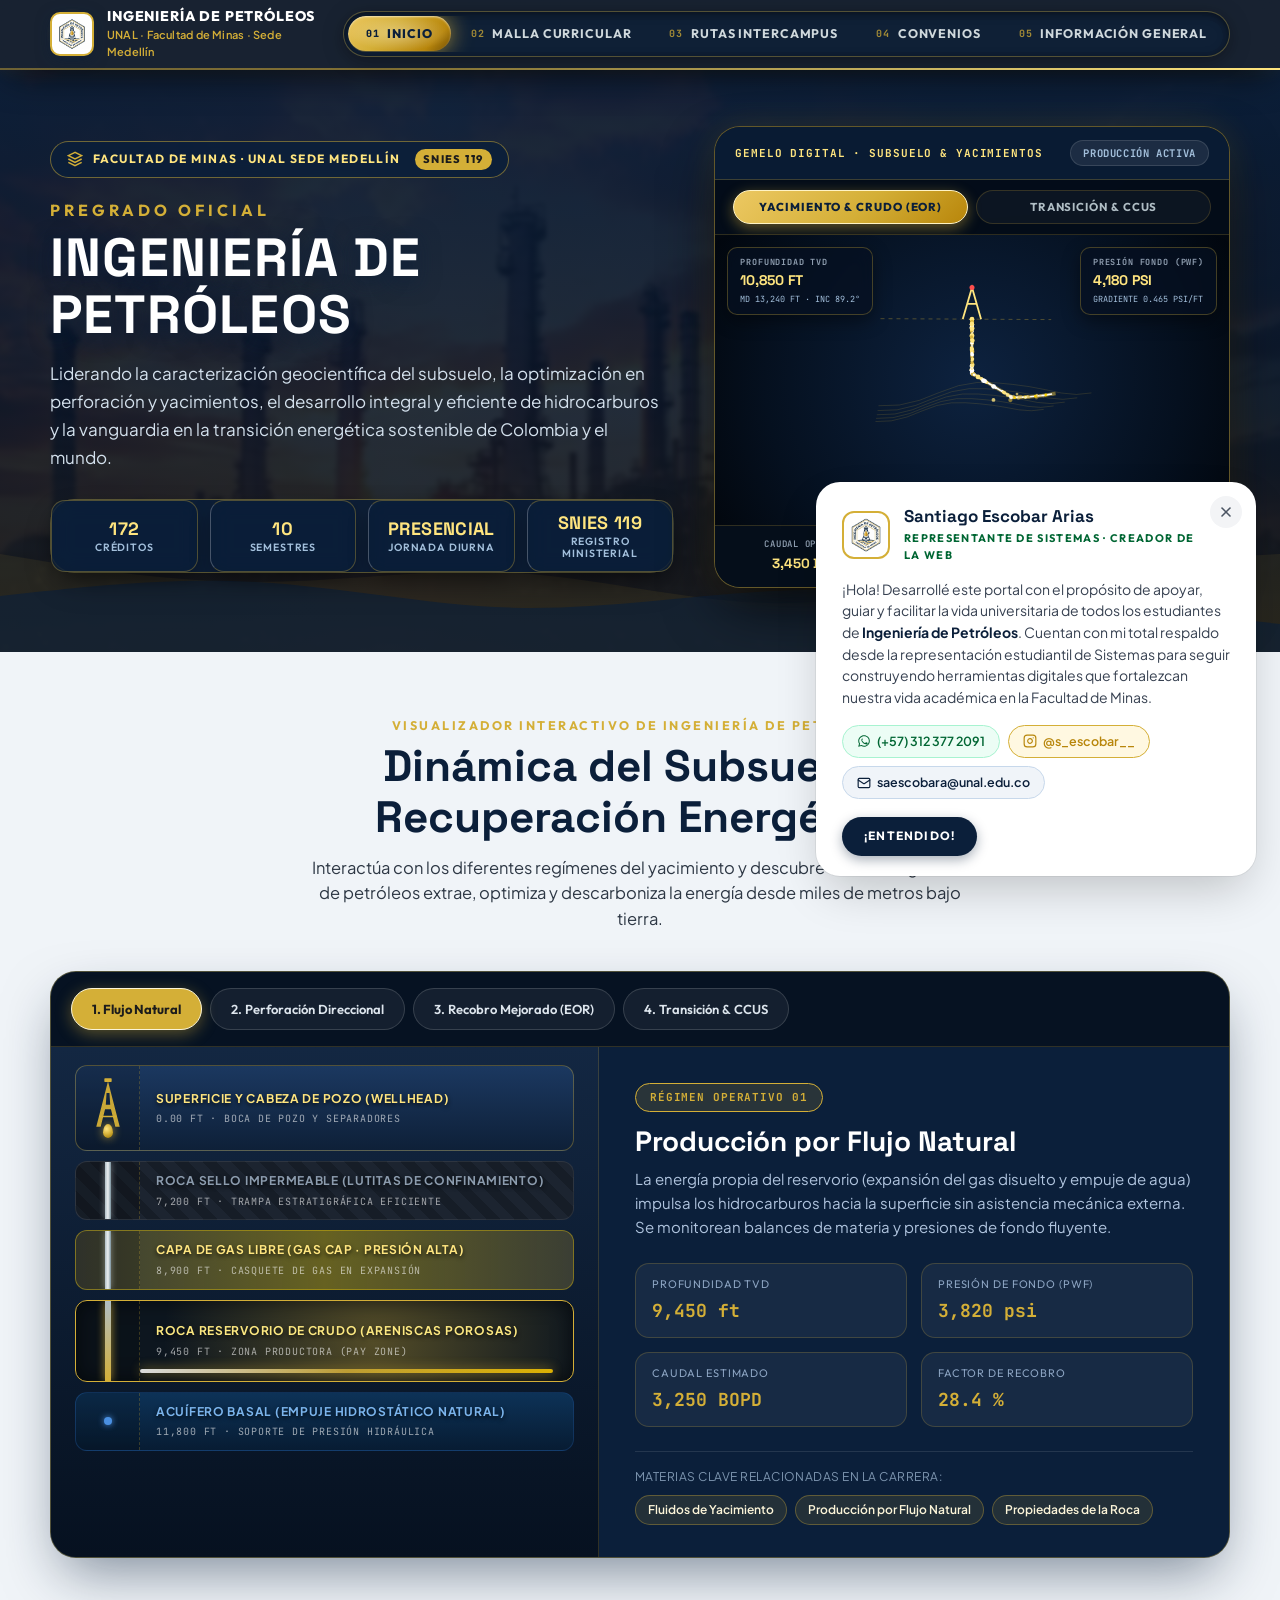
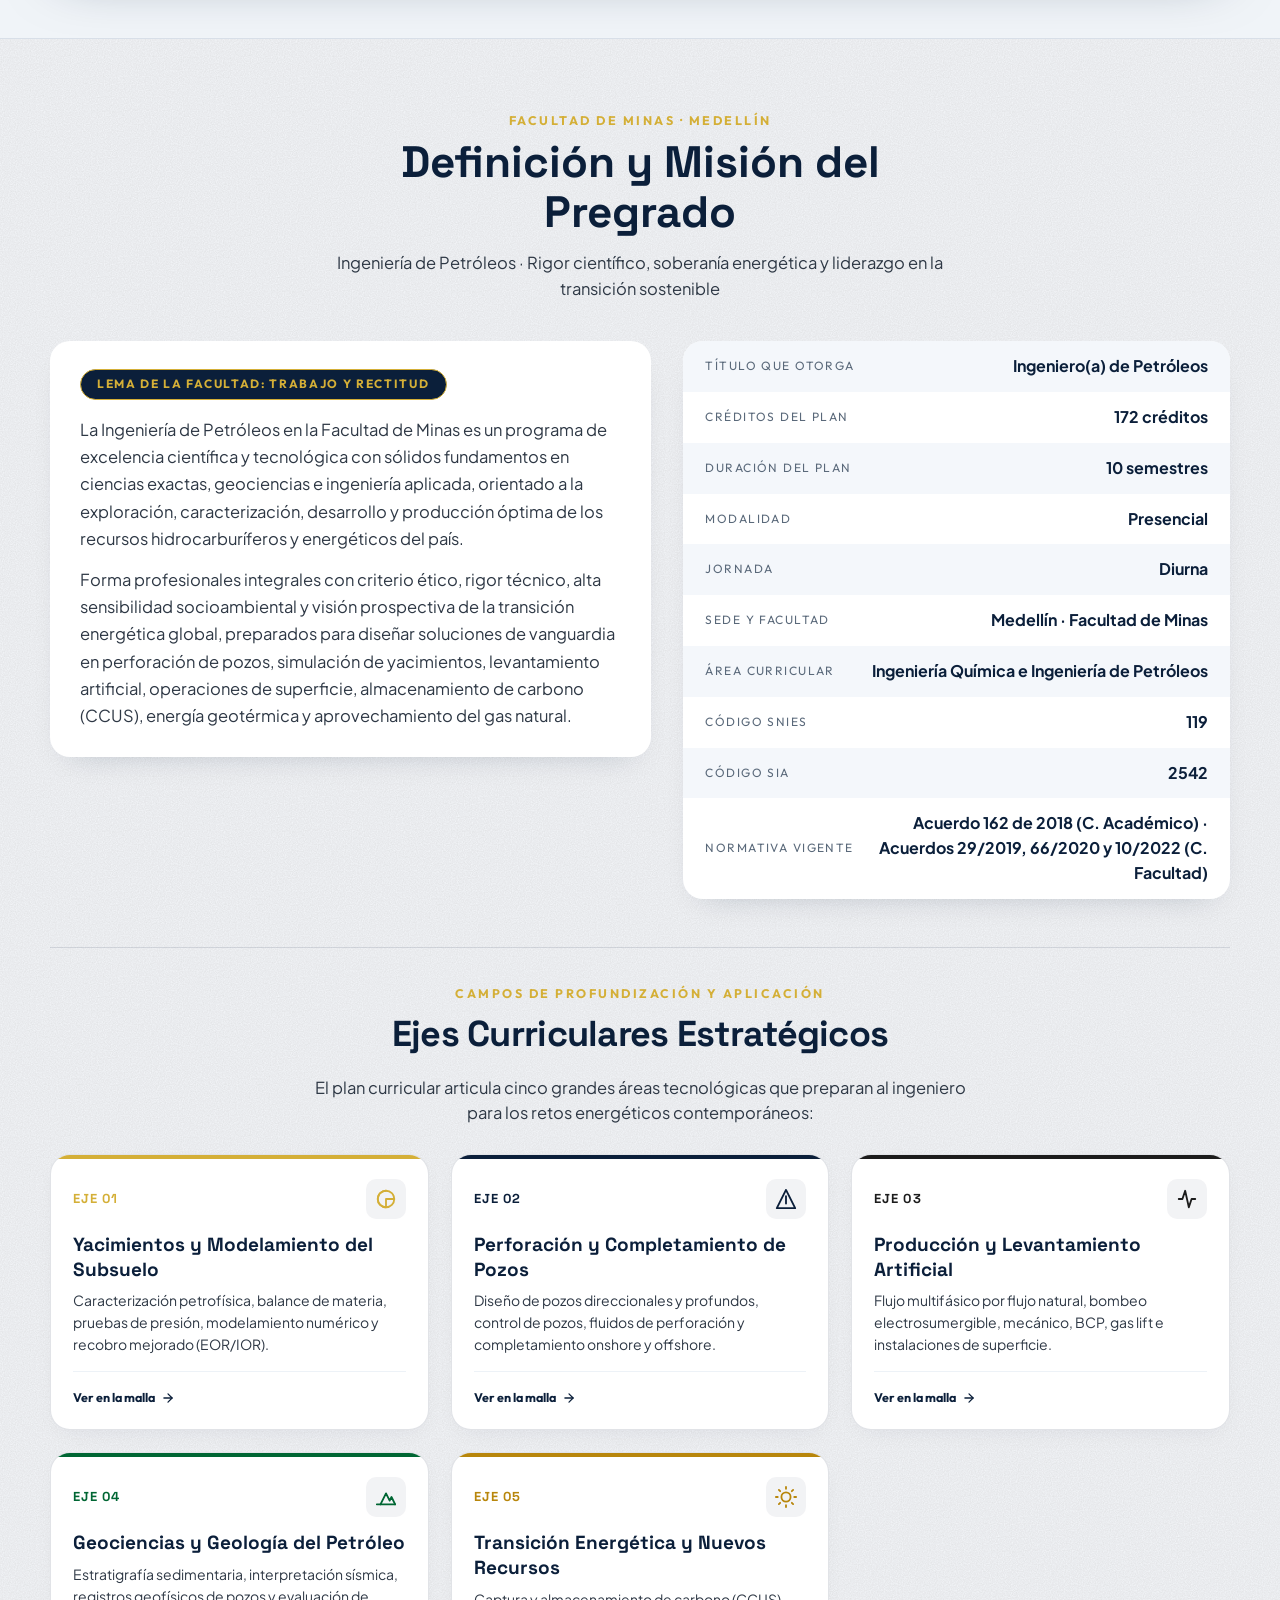
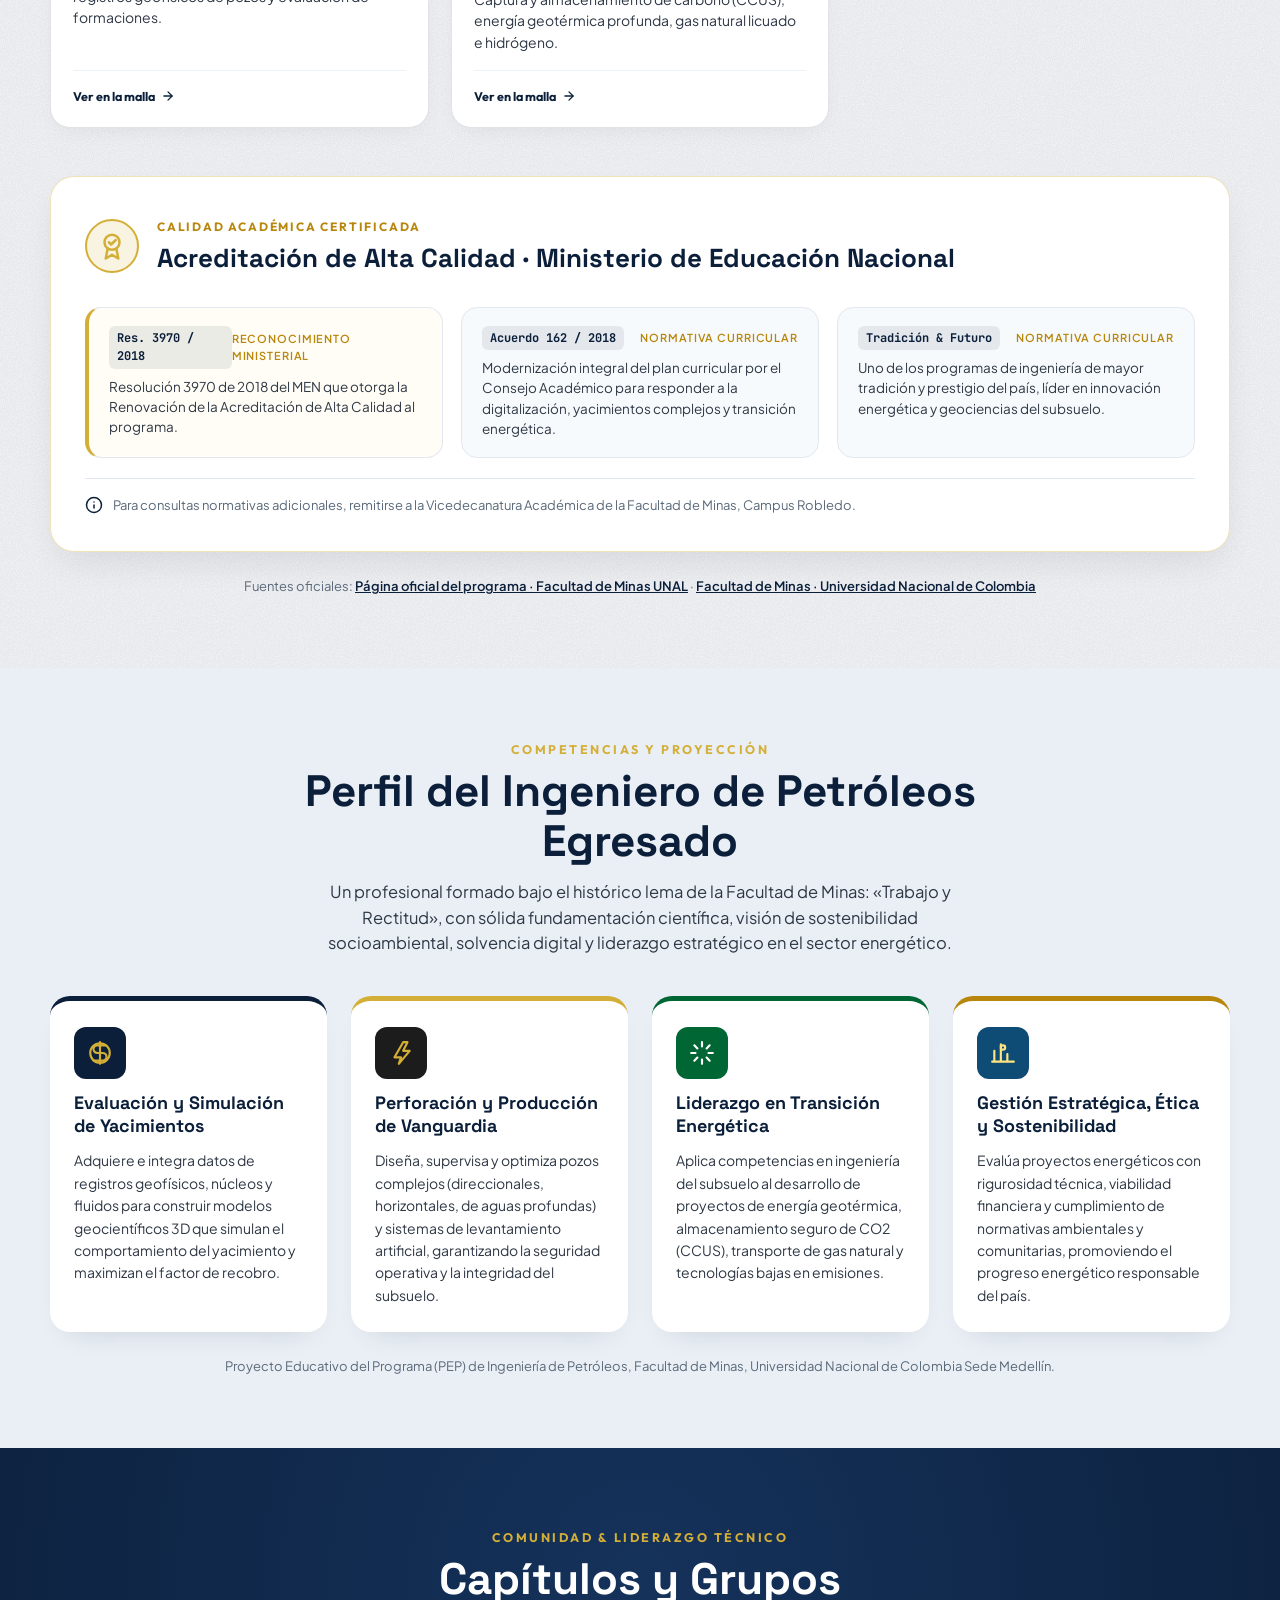
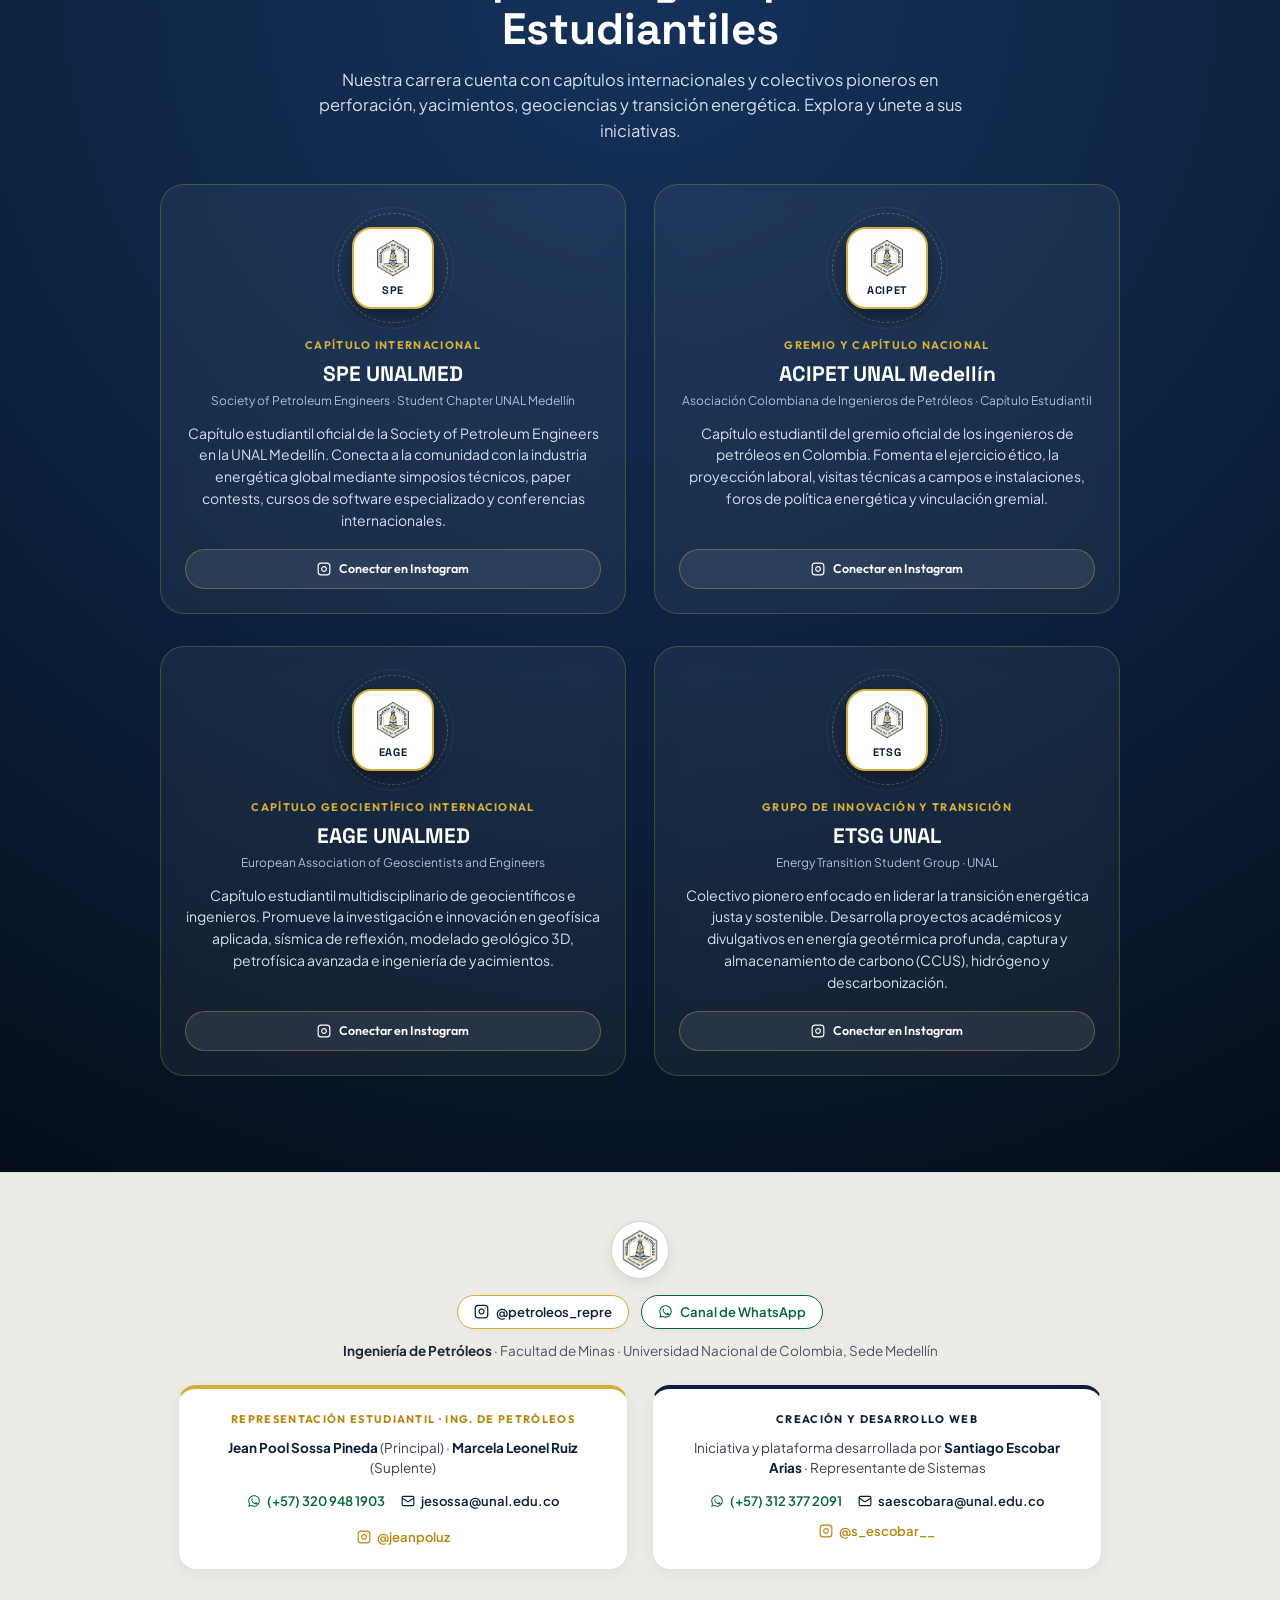
==== index.html @ 53677787 "alpha web ing petroleos" ====
<!doctype html>
<html lang="es">
<head>
  <meta charset="utf-8">
  <meta name="viewport" content="width=device-width, initial-scale=1">
  <title>Ingeniería de Petróleos · UNAL Medellín</title>
  <meta name="description" content="Portal oficial de Ingeniería de Petróleos de la Facultad de Minas, Universidad Nacional de Colombia Sede Medellín: información del programa, malla curricular interactiva (172 créditos), capítulos estudiantiles (SPE, ACIPET, EAGE, ETSG), recursos de estudio y guía estudiantil.">
  <link rel="icon" type="image/png" href="img/logo-petroleos.png">
  <link rel="preconnect" href="https://fonts.googleapis.com">
  <link rel="preconnect" href="https://fonts.gstatic.com" crossorigin>
  <link rel="stylesheet" href="https://fonts.googleapis.com/css2?family=Space+Grotesk:wght@500;600;700&family=Outfit:wght@400;500;600;700;800;900&family=Plus+Jakarta+Sans:ital,wght@0,400;0,500;0,600;0,700;0,800;1,400;1,600&family=JetBrains+Mono:wght@500;700&display=swap">
  <link rel="stylesheet" href="css/base.css">
  <link rel="stylesheet" href="css/inicio.css">
</head>
<body data-pagina="inicio">

  <div id="barra"></div>

  <!-- PORTADA / HERO LANDING -->
  <!-- PORTADA DE INICIO: REDISEÑO EN 2 COLUMNAS CON CENTRO DE ANIMACIÓN PETROLERA -->
  <section class="portada foto foto--entrada hero-petroleos">
    <div class="hero-petroleos__ondas" aria-hidden="true">
      <svg class="hero-petroleos__svg-estratigrafia" viewBox="0 0 1440 320" preserveAspectRatio="none">
        <path fill="rgba(212, 175, 55, 0.08)" d="M0,96L48,112C96,128,192,160,288,160C384,160,480,128,576,138.7C672,149,768,203,864,208C960,213,1056,171,1152,144C1248,117,1344,107,1392,101.3L1440,96L1440,320L1392,320C1344,320,1248,320,1152,320C1056,320,960,320,864,320C768,320,672,320,576,320C480,320,384,320,288,320C192,320,96,320,48,320L0,320Z"></path>
        <path fill="rgba(11, 31, 58, 0.65)" d="M0,192L48,181.3C96,171,192,149,288,160C384,171,480,213,576,218.7C672,224,768,192,864,181.3C960,171,1056,181,1152,197.3C1248,213,1344,235,1392,245.3L1440,256L1440,320L1392,320C1344,320,1248,320,1152,320C1056,320,960,320,864,320C768,320,672,320,576,320C480,320,384,320,288,320C192,320,96,320,48,320L0,320Z"></path>
      </svg>
    </div>

    <div class="contenedor hero-petroleos__grid">
      <!-- COLUMNA IZQUIERDA: INFORMACIÓN Y TITULAR OFICIAL -->
      <div class="hero-petroleos__info">
        <div class="hero-petroleos__insignia">
          <span class="hero-petroleos__icono-unal" aria-hidden="true">
            <svg viewBox="0 0 24 24" fill="none" stroke="currentColor" stroke-width="2.2" width="16" height="16"><path d="M12 2L2 7l10 5 10-5-10-5zM2 17l10 5 10-5M2 12l10 5 10-5"/></svg>
          </span>
          <span>Facultad de Minas · UNAL Sede Medellín</span>
          <span class="hero-petroleos__snies-pill">SNIES 119</span>
        </div>

        <h1 class="hero-petroleos__titulo">
          <span class="hero-petroleos__antetitulo">Pregrado Oficial</span>
          <span class="letras-varsity hero-petroleos__nombre-carrera" data-texto="Ingeniería de Petróleos">Ingeniería de Petróleos</span>
        </h1>

        <p class="hero-petroleos__desc">
          Liderando la caracterización geocientífica del subsuelo, la optimización en perforación y yacimientos, el desarrollo integral y eficiente de hidrocarburos y la vanguardia en la transición energética sostenible de Colombia y el mundo.
        </p>

        <!-- DATOS CLAVE DEL PROGRAMA EN EL HERO (SIN BOTONES DE ACCIÓN) -->
        <ul class="portada__cifras hero-petroleos__cifras" id="portada-cifras" aria-label="Datos clave del programa"></ul>
      </div>

      <!-- COLUMNA DERECHA: GEMELO DIGITAL HOLOGRÁFICO DEL SUBSUELO Y YACIMIENTOS -->
      <div class="hero-petroleos__visual" id="petro-visual-wrap">
        <div class="digital-twin-console" id="digital-twin-console">
          
          <!-- Encabezado de la consola de telemetría -->
          <div class="console-header">
            <div class="console-header__radar">
              <span class="console-title">GEMELO DIGITAL · SUBSUELO &amp; YACIMIENTOS</span>
            </div>
            <div class="console-header__badge">
              <span id="dt-modo-label">PRODUCCIÓN ACTIVA</span>
            </div>
          </div>

          <!-- Selector interactivo de régimen tecnológico -->
          <div class="console-switch" role="group" aria-label="Régimen operativo del gemelo digital">
            <button type="button" class="console-switch__btn is-active" id="btn-dt-produccion" data-modo="produccion">
              <span>Yacimiento &amp; Crudo (EOR)</span>
            </button>
            <button type="button" class="console-switch__btn" id="btn-dt-ccus" data-modo="ccus">
              <span>Transición &amp; CCUS</span>
            </button>
          </div>

          <!-- Lienzo Interactivo 3D con partículas de fluidos y trayectoria del pozo -->
          <div class="console-canvas-wrap">
            <canvas id="canvas-petro-digital" width="520" height="300" aria-label="Simulación 3D interactiva del yacimiento y flujo de hidrocarburos"></canvas>
            
            <!-- HUD de Telemetría Flotante sobre el modelo 3D -->
            <div class="console-hud">
              <div class="hud-item hud-item--depth">
                <span class="hud-label">PROFUNDIDAD TVD</span>
                <span class="hud-val" id="hud-tvd">10,850 FT</span>
                <span class="hud-sub">MD 13,240 FT · INC 89.2°</span>
              </div>
              <div class="hud-item hud-item--pressure">
                <span class="hud-label">PRESIÓN FONDO (PWF)</span>
                <span class="hud-val" id="hud-presion">4,180 PSI</span>
                <span class="hud-sub">GRADIENTE 0.465 PSI/FT</span>
              </div>
            </div>
          </div>

          <!-- Pie de consola: Telemetría de Producción / Almacenamiento -->
          <div class="console-footer">
            <div class="console-metric">
              <span class="metric-label">CAUDAL OPERATIVO</span>
              <span class="metric-val" id="dt-caudal">3,450 BOPD</span>
            </div>
            <div class="console-metric">
              <span class="metric-label">FACTOR DE RECOBRO</span>
              <span class="metric-val" id="dt-recobro">48.2 %</span>
            </div>
            <div class="console-metric console-metric--highlight">
              <span class="metric-label">ESTADO DE FORMACIÓN</span>
              <span class="metric-val" id="dt-estado">POROSIDAD 22% · PAYZONE</span>
            </div>
          </div>

        </div>
      </div>
    </div>
  </section>

  <!-- SECCIÓN INTERACTIVA: EXPLORADOR DEL SUBSUELO Y YACIMIENTOS -->
  <section class="seccion seccion--simulador" id="simulador-subsuelo" aria-labelledby="simulador-titulo">
    <div class="contenedor">
      <div class="seccion-titulo">
        <p class="seccion-titulo__antetitulo">Visualizador Interactivo de Ingeniería de Petróleos</p>
        <h2 id="simulador-titulo">Dinámica del Subsuelo & Recuperación Energética</h2>
        <p class="seccion-titulo__intro">Interactúa con los diferentes regímenes del yacimiento y descubre cómo la ingeniería de petróleos extrae, optimiza y descarboniza la energía desde miles de metros bajo tierra.</p>
      </div>

      <div class="simulador-caja">
        <!-- Selector de modos -->
        <div class="simulador-tabs" role="tablist" aria-label="Modos operativos de yacimiento">
          <button type="button" class="simulador-tab is-activa" data-modo="flujo-natural" role="tab" aria-selected="true">
            1. Flujo Natural
          </button>
          <button type="button" class="simulador-tab" data-modo="perforacion" role="tab" aria-selected="false">
            2. Perforación Direccional
          </button>
          <button type="button" class="simulador-tab" data-modo="recobro-eor" role="tab" aria-selected="false">
            3. Recobro Mejorado (EOR)
          </button>
          <button type="button" class="simulador-tab" data-modo="transicion" role="tab" aria-selected="false">
            4. Transición &amp; CCUS
          </button>
        </div>

        <div class="simulador-grid">
          <!-- Columna Izquierda: Gráfico Visual del Subsuelo con separación limpia de tubería y etiquetas -->
          <div class="simulador-visual" id="simulador-visual">
            <div class="estrato estrato--superficie">
              <div class="estrato__pozo-col">
                <div class="estrato__torre">
                  <svg viewBox="0 0 60 70" width="44" height="52" fill="currentColor" aria-hidden="true">
                    <path d="M30 4 L14 66 L20 66 L26 42 L34 42 L40 66 L46 66 L30 4 Z M28 20 L32 20 L33 36 L27 36 Z" opacity="0.95"/>
                    <rect x="25" y="0" width="10" height="5" rx="1"/>
                    <line x1="18" y1="52" x2="42" y2="52" stroke="currentColor" stroke-width="2"/>
                  </svg>
                  <div class="estrato__gota-animada" id="sim-gota" title="Flujo de hidrocarburos"></div>
                </div>
              </div>
              <div class="estrato__info-col">
                <span class="estrato__etiqueta">Superficie y Cabeza de Pozo (Wellhead)</span>
                <span class="estrato__cota">0.00 FT · BOCA DE POZO Y SEPARADORES</span>
              </div>
            </div>

            <div class="estrato estrato--sello">
              <div class="estrato__pozo-col">
                <div class="estrato__sarta-linea" id="sim-sarta-sello"></div>
              </div>
              <div class="estrato__info-col">
                <span class="estrato__etiqueta">Roca Sello Impermeable (Lutitas de Confinamiento)</span>
                <span class="estrato__cota">7,200 FT · TRAMPA ESTRATIGRÁFICA EFICIENTE</span>
              </div>
            </div>

            <div class="estrato estrato--gas">
              <div class="estrato__pozo-col">
                <div class="estrato__sarta-linea" id="sim-sarta-gas"></div>
              </div>
              <div class="estrato__info-col">
                <span class="estrato__etiqueta">Capa de Gas Libre (Gas Cap · Presión Alta)</span>
                <span class="estrato__cota">8,900 FT · CASQUETE DE GAS EN EXPANSIÓN</span>
              </div>
            </div>

            <div class="estrato estrato--petroleo">
              <div class="estrato__pozo-col">
                <div class="estrato__pozo-interactivo" id="sim-pozo-interactivo"></div>
              </div>
              <div class="estrato__info-col">
                <span class="estrato__etiqueta">Roca Reservorio de Crudo (Areniscas Porosas)</span>
                <span class="estrato__cota">9,450 FT · ZONA PRODUCTORA (PAY ZONE)</span>
              </div>
              <!-- Trayectoria horizontal o swept zone para modos especiales -->
              <div class="estrato__pozo-horizontal-overlay" id="sim-pozo-h"></div>
            </div>

            <div class="estrato estrato--acuifero">
              <div class="estrato__pozo-col">
                <div class="estrato__acuifero-indicador"></div>
              </div>
              <div class="estrato__info-col">
                <span class="estrato__etiqueta">Acuífero Basal (Empuje Hidrostático Natural)</span>
                <span class="estrato__cota">11,800 FT · SOPORTE DE PRESIÓN HIDRÁULICA</span>
              </div>
            </div>
          </div>

          <!-- Columna Derecha: Panel de Telemetría y Explicación Técnica -->
          <div class="simulador-panel">
            <div class="simulador-panel__badge" id="sim-badge">RÉGIMEN OPERATIVO 01</div>
            <h3 class="simulador-panel__titulo" id="sim-titulo">Producción por Flujo Natural</h3>
            <p class="simulador-panel__desc" id="sim-desc">
              La energía propia del reservorio (expansión del gas disuelto y empuje de agua) impulsa los hidrocarburos hacia la superficie sin asistencia mecánica externa. Se monitorean balances de materia y presiones de fondo fluyente.
            </p>

            <div class="simulador-telemetria">
              <div class="telemetria-card">
                <span class="telemetria-card__label">Profundidad TVD</span>
                <span class="telemetria-card__valor" id="sim-prof">9,450 ft</span>
              </div>
              <div class="telemetria-card">
                <span class="telemetria-card__label">Presión de Fondo (Pwf)</span>
                <span class="telemetria-card__valor" id="sim-presion">3,820 psi</span>
              </div>
              <div class="telemetria-card">
                <span class="telemetria-card__label">Caudal Estimado</span>
                <span class="telemetria-card__valor" id="sim-caudal">3,250 BOPD</span>
              </div>
              <div class="telemetria-card">
                <span class="telemetria-card__label">Factor de Recobro</span>
                <span class="telemetria-card__valor" id="sim-recobro">28.4 %</span>
              </div>
            </div>

            <div class="simulador-panel__materias">
              <span class="materias-label">Materias clave relacionadas en la carrera:</span>
              <div class="materias-pildoras" id="sim-materias">
                <a href="malla.html" class="materia-chip">Fluidos de Yacimiento</a>
                <a href="malla.html" class="materia-chip">Producción por Flujo Natural</a>
                <a href="malla.html" class="materia-chip">Propiedades de la Roca</a>
              </div>
            </div>
          </div>
        </div>
      </div>
    </div>
  </section>

  <main>

    <!-- EL PROGRAMA: se carga al abrir la página -->
    <section class="seccion programa" id="programa" aria-labelledby="programa-titulo">
      <div class="contenedor" id="programa-contenido">
        <p class="cargando">Cargando programa…</p>
      </div>
    </section>

    <!-- PERFIL DEL EGRESADO: se carga cuando la persona se acerca -->
    <section class="seccion perfil" id="perfil" aria-labelledby="perfil-titulo" data-carga="perfil">
      <div class="contenedor" id="perfil-contenido">
        <p class="cargando">Cargando perfil…</p>
      </div>
    </section>

    <!-- GRUPOS ESTUDIANTILES Y CAPÍTULOS TÉCNICOS: se carga cuando la persona se acerca -->
    <section class="grupos" id="grupos" aria-labelledby="grupos-titulo" data-carga="grupos">
      <div class="contenedor" id="grupos-contenido">
        <p class="cargando">Cargando grupos…</p>
      </div>
    </section>

  </main>

  <div id="pie"></div>

  <script src="js/comun.js"></script>
  <script src="js/inicio.js"></script>
</body>
</html>
---- css/base.css ----
/* =========================================================
   INGENIERÍA DE PETRÓLEOS · UNAL MEDELLÍN — ESTILOS COMUNES
   Los usan todas las páginas (módulos).
   1. Variables y base
   2. Fondos con fotos
   3. Barra superior y navegación
   4. Portada
   5. Títulos de sección y mensajes
   6. Pie (Diseño con dos tarjetas oficiales)
   7. Mensaje flotante de bienvenida (Diseño modal oficial)
   ========================================================= */


/* ---------- 1. Variables y base ---------- */

:root {
  /* Paleta Oficial Ingeniería de Petróleos */
  --azul-petroleo: #0B1F3A;        /* Primario: Profundo, navegación, encabezados */
  --dorado-ambar: #D4AF37;         /* Acento: Dorado / Ámbar de hidrocarburos y excelencia */
  --dorado-suave: #FBF4D8;         /* Fondo suave de insignias y elementos secundarios */
  --negro-crudo: #1C1C1C;          /* Secundario: Contraste profundo, texto principal */
  --verde-minas: #006633;          /* Institucional: Verde oficial Facultad de Minas */
  --gris-arena: #F5F7FA;           /* Fondo claro: Gris arena moderno y limpio */
  --azul-acero: #1A3E6D;

  /* Aliases para compatibilidad total con módulos existentes */
  --azul-marino: #0B1F3A;          /* Garantiza alto contraste en tabs, modales y textos */
  --verde-bosque: #006633;
  --turquesa: #D4AF37;
  --lima-vibrante: #D4AF37;
  --lima-suave: #FBF4D8;

  --color-primario: var(--azul-petroleo);
  --color-acento: var(--dorado-ambar);
  --color-secundario: var(--negro-crudo);
  --color-institucional: var(--verde-minas);

  --azul: #0B1F3A;
  --azul-oscuro: #061120;
  --azul-brillante: #1E4E8C;
  --papel: #F5F7FA;
  --tinta: #1C1C1C;
  --tinta-suave: #2E3845;
  --gris: #5A697A;
  --linea: #D8DFE8;

  /* Colores de los componentes de la malla */
  --fundamentacion: #0E4B75;       /* Azul Geológico / Ciencias Básicas */
  --disciplinar: #0B1F3A;          /* Azul Petróleo Profundo (Profesional / Disciplinar) */
  --libre: #D4AF37;                /* Dorado / Ámbar (Libre Elección) */

  /* Tipografías modernas para Ingeniería de Petróleos */
  --letra-titulo: 'Space Grotesk', 'Outfit', -apple-system, BlinkMacSystemFont, "Segoe UI", Roboto, sans-serif;
  --letra-universidad: 'Outfit', 'Plus Jakarta Sans', -apple-system, BlinkMacSystemFont, "Segoe UI", Roboto, sans-serif;
  --letra-texto: 'Plus Jakarta Sans', -apple-system, BlinkMacSystemFont, "Segoe UI", Roboto, sans-serif;
  --letra-codigo: 'JetBrains Mono', monospace;
  --letra-estrecha: 'Plus Jakarta Sans', -apple-system, BlinkMacSystemFont, "Segoe UI", Roboto, sans-serif;
}

*, *::before, *::after { box-sizing: border-box; }
[hidden] { display: none !important; }

html { scroll-behavior: smooth; }

body {
  margin: 0;
  font-family: var(--letra-texto);
  line-height: 1.55;
  color: var(--tinta);
  background: url(../img/textura.svg), var(--papel);
}

h1, h2, h3, h4, p { margin: 0; }
svg { display: block; }
button { font: inherit; color: inherit; cursor: pointer; }
a { color: var(--azul-brillante); }

.contenedor {
  width: min(1180px, 100% - 32px);
  margin-inline: auto;
}

.solo-lectores {
  position: absolute;
  width: 1px; height: 1px;
  overflow: hidden;
  clip-path: inset(50%);
  white-space: nowrap;
}

@keyframes aparecer {
  from { opacity: 0; transform: translateY(8px); }
  to { opacity: 1; transform: none; }
}


/* ---------- 2. Fondos con fotos de la Facultad de Minas / Entorno Energético ---------- */

.foto {
  position: relative;
  isolation: isolate;
  overflow: hidden;
  background-color: var(--azul-petroleo);
}
.foto::before,
.foto::after {
  content: '';
  position: absolute;
  z-index: -1;
}
.foto::before {
  inset: -14px;
  background-size: cover;
  background-position: center;
  filter: blur(2px);
}
.foto::after {
  inset: 0;
  background: linear-gradient(180deg, rgba(11, 31, 58, 0.94) 0%, rgba(7, 20, 38, 0.88) 58%, rgba(28, 28, 28, 0.96) 100%);
}
.foto--entrada::before { background-image: url(../img/campus-entrada.jpg); }
.foto--panoramica::before,
.foto--edificio::before { background-image: url(../img/campus-edificio.jpg); }


/* ---------- 3. Barra superior y navegación ---------- */

.barra {
  position: sticky;
  top: 0;
  z-index: 100;
  background: rgba(6, 17, 33, 0.92);
  backdrop-filter: blur(20px);
  -webkit-backdrop-filter: blur(20px);
  border-bottom: 2px solid rgba(212, 175, 55, 0.45);
  box-shadow: 0 12px 36px -10px rgba(0, 0, 0, 0.8), 0 0 20px rgba(212, 175, 55, 0.1);
  transition: background .2s ease, box-shadow .2s ease;
}

/* Línea de oleoducto / haz de energía superior */
.barra::after {
  content: '';
  position: absolute;
  bottom: -2px;
  left: 0;
  right: 0;
  height: 2px;
  background: linear-gradient(90deg, 
    transparent 0%, 
    rgba(212, 175, 55, 0.2) 15%, 
    #FFE57F 50%, 
    rgba(212, 175, 55, 0.2) 85%, 
    transparent 100%);
  background-size: 200% 100%;
  animation: flujoPipeline 6s linear infinite;
  pointer-events: none;
}

@keyframes flujoPipeline {
  0% { background-position: 100% 0; }
  100% { background-position: -100% 0; }
}

.barra__contenido {
  display: flex;
  align-items: center;
  justify-content: space-between;
  gap: 16px;
  min-height: 68px;
}

.barra__marca {
  display: flex;
  align-items: center;
  gap: 13px;
  color: #fff;
  text-decoration: none;
  transition: transform .2s ease;
}

.barra__marca:hover {
  transform: translateY(-1px);
}

.barra__escudo {
  width: 44px;
  height: 44px;
  flex: none;
  display: flex;
  align-items: center;
  justify-content: center;
  position: relative;
}

.barra__escudo-halo {
  position: absolute;
  inset: -4px;
  border-radius: 14px;
  background: radial-gradient(circle, rgba(212, 175, 55, 0.6) 0%, transparent 70%);
  opacity: 0.6;
  animation: haloBreathing 3s ease-in-out infinite alternate;
  pointer-events: none;
}

@keyframes haloBreathing {
  0% { transform: scale(0.95); opacity: 0.3; }
  100% { transform: scale(1.12); opacity: 0.8; }
}

.barra__escudo-img {
  width: 44px;
  height: 44px;
  border-radius: 10px;
  object-fit: contain;
  padding: 2px;
  border: 2px solid var(--dorado-ambar);
  background: #ffffff;
  display: block;
  box-shadow: 0 4px 14px rgba(11, 31, 58, 0.5);
  position: relative;
  z-index: 1;
}

.barra__texto {
  display: flex;
  flex-direction: column;
}

.barra__carrera-nombre {
  font-family: var(--letra-universidad);
  font-size: 14px;
  font-weight: 800;
  line-height: 1.15;
  letter-spacing: .06em;
  text-transform: uppercase;
  color: #ffffff;
}

.barra__carrera-facultad {
  font-family: var(--letra-texto);
  font-size: 11px;
  letter-spacing: .02em;
  color: var(--dorado-ambar);
  font-weight: 600;
  margin-top: 2px;
}

/* =========================================================
   MANIFOLD DE NAVEGACIÓN: OLEODUCTO DINÁMICO DE CRUDO
   ========================================================= */

.nav-manifold {
  position: relative;
  display: inline-flex;
  align-items: center;
  background: rgba(11, 31, 58, 0.65);
  border: 1.5px solid rgba(212, 175, 55, 0.35);
  border-radius: 999px;
  padding: 4px;
  box-shadow: inset 0 2px 10px rgba(0, 0, 0, 0.5), 0 4px 20px rgba(0, 0, 0, 0.35);
  isolation: isolate;
}

/* Tubería / Pista interna del fluido */
.nav-manifold__tuberia {
  position: absolute;
  inset: 4px;
  border-radius: 999px;
  pointer-events: none;
  overflow: hidden;
  z-index: 1;
}

/* El bloque o gota de crudo líquido que se desplaza hacia la pestaña seleccionada */
.nav-manifold__crudo-slider {
  position: absolute;
  top: 0;
  bottom: 0;
  left: 0;
  width: 0;
  border-radius: 999px;
  background: linear-gradient(135deg, #ECC862 0%, #D4AF37 40%, #B8860B 80%, #704E07 100%);
  box-shadow: 0 0 22px rgba(212, 175, 55, 0.75), inset 0 1px 2px rgba(255, 255, 255, 0.6);
  pointer-events: none;
  transform-origin: center;
  will-change: left, width, transform;
}

/* Estilo y onda de viscosidad mientras el crudo viaja */
.nav-manifold__crudo-slider.is-fluyendo {
  background: linear-gradient(90deg, 
    #704E07 0%, 
    #B8860B 20%, 
    #FFE57F 50%, 
    #D4AF37 80%, 
    #704E07 100%);
  background-size: 200% 100%;
  animation: crudoSurge .45s linear infinite;
  box-shadow: 0 0 28px rgba(255, 229, 127, 0.9), inset 0 0 8px rgba(255, 255, 255, 0.8);
}

@keyframes crudoSurge {
  0% { background-position: 100% 0; }
  100% { background-position: -100% 0; }
}

.crudo-slider__onda {
  position: absolute;
  inset: 0;
  border-radius: 999px;
  background: radial-gradient(ellipse at 50% 50%, rgba(255, 255, 255, 0.45) 0%, transparent 70%);
  opacity: 0.7;
}

.crudo-slider__gota {
  position: absolute;
  right: -4px;
  top: 50%;
  transform: translateY(-50%);
  width: 8px;
  height: 8px;
  border-radius: 50%;
  background: #FFE57F;
  box-shadow: 0 0 8px #FFE57F;
  opacity: 0;
  transition: opacity .2s;
}

.nav-manifold__crudo-slider.is-fluyendo .crudo-slider__gota {
  opacity: 1;
}

/* Estaciones de la tubería */
.nav-manifold__estaciones {
  position: relative;
  z-index: 2;
  display: flex;
  align-items: center;
  gap: 2px;
}

.nav-estacion {
  position: relative;
  display: inline-flex;
  align-items: center;
  gap: 8px;
  padding: 8px 18px;
  border-radius: 999px;
  text-decoration: none;
  font-family: var(--letra-universidad);
  font-size: 12.5px;
  font-weight: 700;
  letter-spacing: .07em;
  text-transform: uppercase;
  color: #CFD8DC;
  background: transparent;
  border: none;
  white-space: nowrap;
  cursor: pointer;
  transition: color .2s ease;
  user-select: none;
}

.nav-estacion__cod {
  font-family: var(--letra-codigo);
  font-size: 10px;
  color: var(--dorado-ambar);
  opacity: 0.75;
  transition: color .2s, opacity .2s;
}

.nav-estacion:hover {
  color: #FFE57F;
}

.nav-estacion:hover .nav-estacion__cod {
  opacity: 1;
  color: #FFE57F;
}

/* Pestaña activa: iluminada directamente por el crudo líquido */
.nav-estacion.is-activa {
  color: var(--azul-petroleo) !important;
  font-weight: 800;
}

.nav-estacion.is-activa .nav-estacion__cod {
  color: var(--azul-petroleo) !important;
  opacity: 1;
  font-weight: 800;
}

.nav-estacion__pulso {
  width: 6px;
  height: 6px;
  border-radius: 50%;
  background: var(--azul-petroleo);
  box-shadow: 0 0 0 0 rgba(11, 31, 58, 0.6);
  animation: pulsoEstacion 1.8s infinite;
  margin-left: 2px;
}

@keyframes pulsoEstacion {
  0% { box-shadow: 0 0 0 0 rgba(11, 31, 58, 0.8); }
  70% { box-shadow: 0 0 0 6px rgba(11, 31, 58, 0); }
  100% { box-shadow: 0 0 0 0 rgba(11, 31, 58, 0); }
}

.nav-estacion:focus-visible {
  outline: 2px solid var(--dorado-ambar);
  outline-offset: 2px;
}

/* Botón menú móvil (oculto en pantallas grandes) */
.barra__boton-menu {
  display: none;
  align-items: center;
  gap: 8px;
  padding: 8px 14px;
  border-radius: 999px;
  border: 1.5px solid rgba(212, 175, 55, 0.4);
  background: rgba(255, 255, 255, 0.08);
  color: #fff;
  font-family: var(--letra-universidad);
  font-size: 12px;
  letter-spacing: .1em;
  text-transform: uppercase;
  font-weight: 600;
  transition: background .15s, border-color .15s, color .15s, transform .1s;
}
.barra__boton-menu:hover {
  background: rgba(255, 255, 255, 0.2);
  border-color: #fff;
}
.barra__boton-menu:active {
  transform: scale(0.97);
}
.barra__boton-menu:focus-visible {
  outline: 3px solid var(--dorado-ambar);
  outline-offset: 2px;
}
.barra__icono {
  width: 18px;
  height: 18px;
  display: flex;
  align-items: center;
  justify-content: center;
}
.barra__icono svg {
  width: 18px;
  height: 18px;
}
.barra__icono--cerrar {
  display: none;
}

/* Estado abierto en la barra */
.barra.is-menu-abierto .barra__boton-menu {
  background: #fff;
  color: var(--azul-petroleo);
  border-color: var(--dorado-ambar);
}
.barra.is-menu-abierto .barra__icono--abrir {
  display: none;
}
.barra.is-menu-abierto .barra__icono--cerrar {
  display: flex;
}


/* ---------- 4. Portada ---------- */

.portada__contenido {
  display: flex;
  flex-direction: column;
  align-items: center;
  text-align: center;
  padding: 72px 0 80px;
}
.portada--corta .portada__contenido { padding: 48px 0 52px; }

.portada__lugar {
  display: inline-flex;
  align-items: center;
  gap: 8px;
  padding: 6px 18px;
  border-radius: 999px;
  background: rgba(11, 31, 58, 0.75);
  border: 1.5px solid rgba(212, 175, 55, 0.5);
  color: var(--dorado-ambar);
  font-family: var(--letra-universidad);
  font-size: 12px;
  font-weight: 700;
  letter-spacing: .14em;
  text-transform: uppercase;
  margin-bottom: 16px;
  backdrop-filter: blur(8px);
}
.portada__titulo { margin-top: 6px; }
.portada__antetitulo {
  display: block;
  font-family: var(--letra-universidad);
  font-size: clamp(14px, 2.2vw, 20px);
  letter-spacing: .25em;
  text-transform: uppercase;
  color: var(--dorado-ambar);
  font-weight: 700;
  margin-bottom: 6px;
}

/* Tipografía de portada moderna para Petróleos */
.letras-varsity {
  position: relative;
  display: inline-block;
  font-family: var(--letra-titulo);
  font-weight: 800;
  font-size: clamp(48px, 9vw, 98px);
  line-height: 1;
  letter-spacing: -0.02em;
  text-transform: uppercase;
  color: #ffffff;
  text-shadow: 0 4px 22px rgba(11, 31, 58, 0.85);
}
.portada--corta .letras-varsity { font-size: clamp(40px, 7vw, 82px); }
.letras-varsity--sub {
  display: block;
  margin-top: 4px;
  font-size: clamp(44px, 8.5vw, 92px);
  letter-spacing: -0.01em;
  background: linear-gradient(135deg, #FFE57F 0%, #D4AF37 50%, #F5C518 100%);
  -webkit-background-clip: text;
  -webkit-text-fill-color: transparent;
  filter: drop-shadow(0 4px 18px rgba(11, 31, 58, 0.7));
}
.letras-varsity::before {
  display: none;
}

.portada__logo-wrap {
  margin-bottom: 20px;
}
.portada__logo {
  width: 125px;
  height: 125px;
  border-radius: 20px;
  object-fit: contain;
  padding: 6px;
  border: 4px solid #fff;
  box-shadow: 0 10px 30px rgba(0, 0, 0, .45), 0 0 0 4px var(--dorado-ambar), 0 0 24px rgba(212, 175, 55, 0.35);
  background: #fff;
  display: block;
  margin: 0 auto;
  transition: transform .25s ease;
}
.portada__logo:hover {
  transform: scale(1.05);
}

.portada__subtitulo {
  margin-top: 14px;
  font-family: var(--letra-titulo);
  font-size: clamp(24px, 4.2vw, 44px);
  letter-spacing: .02em;
  text-transform: uppercase;
  font-weight: 700;
  color: #fff;
}
.portada__texto {
  max-width: 620px;
  margin-top: 14px;
  font-size: 17px;
  color: #eaf0f8;
}

.portada__cifras {
  display: flex;
  flex-wrap: wrap;
  justify-content: center;
  margin: 36px 0 0;
  padding: 4px;
  list-style: none;
  border: 1.5px solid rgba(212, 175, 55, .4);
  border-radius: 24px;
  background: rgba(11, 31, 58, .85);
  backdrop-filter: blur(10px);
  box-shadow: 0 14px 34px -10px rgba(0,0,0,0.45);
}
.portada__cifras li {
  display: flex;
  flex-direction: column;
  align-items: center;
  justify-content: center;
  min-width: 130px;
  padding: 12px 24px;
  font-family: var(--letra-titulo);
  font-weight: 700;
  font-size: 26px;
  line-height: 1.1;
  letter-spacing: .02em;
  text-transform: uppercase;
  color: var(--dorado-ambar);
}
.portada__cifras li + li { border-left: 1px solid rgba(255, 255, 255, .25); }
.portada__cifras small {
  margin-top: 3px;
  font-family: var(--letra-texto);
  font-weight: 600;
  font-size: 12px;
  letter-spacing: .02em;
  text-transform: none;
  color: #FBF4D8;
}

.portada__boton {
  display: inline-flex;
  align-items: center;
  gap: 12px;
  height: 54px;
  margin-top: 28px;
  padding: 0 28px;
  border-radius: 999px;
  background: var(--dorado-ambar);
  color: var(--negro-crudo);
  font-family: var(--letra-universidad);
  font-weight: 700;
  font-size: 14.5px;
  letter-spacing: .08em;
  text-transform: uppercase;
  text-decoration: none;
  box-shadow: 0 8px 24px -4px rgba(212, 175, 55, .5), 0 0 0 3px rgba(11, 31, 58, 0.4);
  transition: transform .15s, background .15s, box-shadow .15s;
}
.portada__boton:hover {
  transform: translateY(-2px);
  background: #f7e8a4;
  box-shadow: 0 12px 28px -4px rgba(212, 175, 55, .65), 0 0 0 3px var(--dorado-ambar);
}
.portada__boton svg { width: 18px; height: 18px; color: var(--negro-crudo); }

.portada__acciones {
  display: flex;
  flex-wrap: wrap;
  align-items: center;
  justify-content: center;
  gap: 16px;
  margin-top: 28px;
}
.portada__acciones .portada__boton {
  margin-top: 0;
}
.portada__boton--secundario {
  background: rgba(11, 31, 58, .85);
  color: #fff;
  border: 1.5px solid rgba(212, 175, 55, .5);
  box-shadow: 0 10px 24px -10px rgba(0, 0, 0, .5);
}
.portada__boton--secundario:hover {
  background: var(--azul-petroleo);
  border-color: var(--dorado-ambar);
  color: #fff;
  box-shadow: 0 12px 26px -8px rgba(212, 175, 55, .4);
}
.portada__boton--secundario svg {
  color: var(--dorado-ambar);
}


/* ---------- 5. Títulos de sección y mensajes ---------- */

.seccion { padding: 72px 0; }

.seccion-titulo {
  max-width: 680px;
  margin: 0 auto 40px;
  text-align: center;
}
.seccion-titulo__antetitulo {
  font-family: var(--letra-universidad);
  font-size: 12.5px;
  font-weight: 700;
  letter-spacing: .2em;
  text-transform: uppercase;
  color: var(--dorado-ambar);
}
.seccion-titulo h2 {
  margin-top: 6px;
  font-family: var(--letra-titulo);
  font-weight: 700;
  font-size: clamp(30px, 4.5vw, 44px);
  line-height: 1.15;
  color: var(--azul-petroleo);
  -webkit-text-stroke: 0;
  filter: none;
}
.seccion-titulo__intro { margin-top: 12px; font-size: 16.5px; color: var(--tinta-suave); }

.aviso {
  max-width: 560px;
  margin: 40px auto;
  padding: 22px 24px;
  border: 2px dashed var(--dorado-ambar);
  border-radius: 18px;
  background: #fff;
  text-align: center;
  color: var(--tinta-suave);
}
.aviso strong { color: var(--azul-petroleo); }
.aviso code {
  padding: 2px 6px;
  border-radius: 6px;
  background: #eef3f9;
  font-size: 14px;
}

.cargando {
  padding: 48px 0;
  text-align: center;
  font-family: var(--letra-universidad);
  letter-spacing: .2em;
  text-transform: uppercase;
  font-size: 13px;
  color: var(--gris);
}


/* ---------- 6. Pie de Página (Idéntico al diseño con 2 tarjetas) ---------- */

.pie {
  background: #ecebe6;
  border-top: 1px solid #dddcd6;
  padding: 48px 16px 56px;
  display: flex;
  flex-direction: column;
  align-items: center;
  gap: 24px;
}

.pie__marca-central {
  display: flex;
  flex-direction: column;
  align-items: center;
  text-align: center;
  gap: 12px;
  max-width: 680px;
  margin: 0 auto;
}

.pie__escudo {
  width: 58px;
  height: 58px;
  display: flex;
  align-items: center;
  justify-content: center;
  margin-bottom: 2px;
}

.pie__escudo-img {
  width: 58px;
  height: 58px;
  border-radius: 50%;
  object-fit: contain;
  background: #ffffff;
  padding: 4px;
  border: 1px solid #d4d3cc;
  box-shadow: 0 4px 14px rgba(0, 0, 0, 0.08);
  display: block;
}

.pie__pildoras-carrera {
  display: inline-flex;
  align-items: center;
  justify-content: center;
  gap: 12px;
  flex-wrap: wrap;
  margin-top: 2px;
}

.pie__pildora {
  display: inline-flex;
  align-items: center;
  gap: 7px;
  padding: 6px 16px;
  border-radius: 999px;
  background: #ffffff;
  border: 1px solid #dfded8;
  font-size: 13px;
  font-weight: 600;
  text-decoration: none;
  box-shadow: 0 2px 6px rgba(0, 0, 0, 0.04);
  transition: transform .15s, border-color .15s, box-shadow .15s;
}

.pie__pildora:hover {
  transform: translateY(-1px);
  box-shadow: 0 4px 12px rgba(0, 0, 0, 0.08);
}

.pie__pildora--ig {
  color: var(--azul-petroleo);
  border-color: var(--dorado-ambar);
}
.pie__pildora--ig:hover {
  background: rgba(212, 175, 55, 0.1);
  border-color: var(--azul-petroleo);
}

.pie__pildora--wpp {
  color: var(--verde-minas);
  border-color: var(--verde-minas);
}
.pie__pildora--wpp:hover {
  background: rgba(0, 102, 51, 0.08);
  border-color: var(--verde-minas);
}

.pie__pildora--drive {
  color: var(--azul-petroleo);
  border-color: var(--dorado-ambar);
}
.pie__pildora--drive:hover {
  background: rgba(212, 175, 55, 0.12);
  border-color: var(--azul-petroleo);
}

.pie__titulo-carrera {
  font-size: 13.5px;
  color: #4b5563;
  line-height: 1.5;
  margin: 0;
}

.pie__titulo-carrera strong {
  color: #1f2937;
  font-weight: 700;
}

/* Rejilla de dos tarjetas */
.pie__tarjetas-grid {
  display: grid;
  grid-template-columns: repeat(2, minmax(320px, 450px));
  justify-content: center;
  gap: 24px;
  width: min(940px, 100%);
  margin: 0 auto;
}

.pie__tarjeta {
  background: #ffffff;
  border-radius: 18px;
  padding: 22px 24px;
  box-shadow: 0 4px 18px rgba(0, 0, 0, 0.05);
  border: 1px solid #e2e1db;
  text-align: center;
  display: flex;
  flex-direction: column;
  align-items: center;
  gap: 10px;
  position: relative;
  overflow: hidden;
}

.pie__tarjeta--representacion {
  border-top: 4px solid var(--dorado-ambar);
}

.pie__tarjeta--desarrollo {
  border-top: 4px solid var(--azul-petroleo);
}

.pie__tarjeta-sub {
  font-family: var(--letra-universidad);
  font-size: 11px;
  font-weight: 700;
  letter-spacing: .12em;
  text-transform: uppercase;
}

.pie__tarjeta--representacion .pie__tarjeta-sub {
  color: #B8860B;
}

.pie__tarjeta--desarrollo .pie__tarjeta-sub {
  color: var(--azul-petroleo);
}

.pie__tarjeta-nombre {
  font-size: 13.5px;
  line-height: 1.45;
  color: #374151;
  margin: 0;
}

.pie__tarjeta-nombre strong {
  color: var(--azul-petroleo);
  font-weight: 700;
}

.pie__tarjeta-enlaces {
  display: flex;
  align-items: center;
  justify-content: center;
  gap: 16px;
  flex-wrap: wrap;
  margin-top: 4px;
}

.pie__tarjeta-enlaces--segunda {
  margin-top: 0;
}

.pie__enlace-contacto {
  display: inline-flex;
  align-items: center;
  gap: 6px;
  font-size: 13px;
  text-decoration: none;
  font-weight: 600;
  transition: color .15s, transform .15s;
}

.pie__enlace-contacto:hover {
  transform: translateY(-1px);
}

.pie__enlace-contacto--wpp {
  color: var(--verde-minas);
}
.pie__enlace-contacto--wpp:hover {
  color: #0b8043;
}

.pie__enlace-contacto--correo {
  color: var(--azul-petroleo);
}
.pie__enlace-contacto--correo:hover {
  color: var(--dorado-ambar);
}

.pie__enlace-contacto--ig {
  color: #B8860B;
}
.pie__enlace-contacto--ig:hover {
  color: var(--azul-petroleo);
}


/* ---------- 7. Mensaje flotante de bienvenida (Diseño modal oficial) ---------- */

.toast-autor {
  position: fixed;
  bottom: 24px;
  right: 24px;
  z-index: 9999;
  max-width: 440px;
  width: calc(100% - 32px);
  pointer-events: none;
  opacity: 0;
  transform: translateY(24px) scale(0.96);
  transition: opacity .35s cubic-bezier(0.16, 1, 0.3, 1), transform .35s cubic-bezier(0.16, 1, 0.3, 1);
}

.toast-autor.is-visible {
  pointer-events: auto;
  opacity: 1;
  transform: translateY(0) scale(1);
}

.toast-autor.is-hiding {
  opacity: 0;
  transform: translateY(16px) scale(0.95);
}

.toast-autor__tarjeta {
  background: #ffffff;
  border-radius: 24px;
  padding: 24px 26px 20px;
  box-shadow: 0 20px 48px -10px rgba(0, 0, 0, 0.22), 0 0 0 1px rgba(0, 0, 0, 0.06);
  display: flex;
  flex-direction: column;
  gap: 14px;
  position: relative;
}

.toast-autor__cerrar {
  position: absolute;
  top: 14px;
  right: 14px;
  width: 32px;
  height: 32px;
  border-radius: 50%;
  background: #f3f4f6;
  border: none;
  color: #4b5563;
  display: grid;
  place-items: center;
  cursor: pointer;
  transition: background .15s, color .15s, transform .1s;
}

.toast-autor__cerrar:hover {
  background: #e5e7eb;
  color: #111827;
  transform: scale(1.05);
}

.toast-autor__cabecera {
  display: flex;
  align-items: center;
  gap: 14px;
  padding-right: 32px;
}

.toast-autor__avatar {
  width: 48px;
  height: 48px;
  border-radius: 12px;
  border: 2px solid var(--dorado-ambar);
  padding: 2px;
  background: #ffffff;
  flex-shrink: 0;
  overflow: hidden;
}

.toast-autor__avatar-img {
  width: 100%;
  height: 100%;
  object-fit: contain;
  border-radius: 10px;
  display: block;
}

.toast-autor__titulos {
  display: flex;
  flex-direction: column;
  gap: 2px;
}

.toast-autor__nombre {
  font-family: var(--letra-titulo);
  font-size: 17px;
  font-weight: 700;
  color: var(--azul-petroleo);
  line-height: 1.2;
}

.toast-autor__cargo {
  font-family: var(--letra-universidad);
  font-size: 11px;
  font-weight: 700;
  letter-spacing: .12em;
  text-transform: uppercase;
  color: var(--verde-minas);
  margin-top: 2px;
}

.toast-autor__mensaje {
  font-size: 14px;
  line-height: 1.55;
  color: #374151;
  margin: 0;
}

.toast-autor__mensaje strong {
  color: var(--azul-petroleo);
  font-weight: 700;
}

.toast-autor__pildoras {
  display: flex;
  flex-wrap: wrap;
  gap: 8px;
  margin-top: 2px;
}

.toast-autor__pildora {
  display: inline-flex;
  align-items: center;
  gap: 6px;
  border-radius: 999px;
  padding: 6px 14px;
  font-size: 12.5px;
  font-weight: 600;
  text-decoration: none;
  transition: transform .15s, box-shadow .15s;
}

.toast-autor__pildora:hover {
  transform: translateY(-1px);
}

.toast-autor__pildora--wpp {
  background: #ecfdf5;
  border: 1px solid #a7f3d0;
  color: var(--verde-minas);
}

.toast-autor__pildora--ig {
  background: #fff8e1;
  border: 1px solid var(--dorado-ambar);
  color: #B8860B;
}

.toast-autor__pildora--correo {
  background: #f0f4f9;
  border: 1px solid #c7d8eb;
  color: var(--azul-petroleo);
}

.toast-autor__btn-ok {
  background: var(--azul-petroleo);
  color: #ffffff;
  border: none;
  border-radius: 999px;
  padding: 10px 22px;
  font-family: var(--letra-universidad);
  font-size: 12px;
  font-weight: 700;
  letter-spacing: .1em;
  text-transform: uppercase;
  cursor: pointer;
  width: fit-content;
  margin-top: 4px;
  box-shadow: 0 4px 12px rgba(11, 31, 58, 0.35);
  transition: background .15s, transform .1s;
}

.toast-autor__btn-ok:hover {
  background: var(--dorado-ambar);
  color: var(--negro-crudo);
  transform: translateY(-1px);
}


/* ---------- Tablet y móvil ---------- */

@keyframes menuDesplegar {
  from {
    opacity: 0;
    transform: translateY(-8px);
  }
  to {
    opacity: 1;
    transform: translateY(0);
  }
}

@media (min-width: 981px) and (max-width: 1140px) {
  .nav-estacion {
    padding: 8px 12px;
    font-size: 11.5px;
    gap: 6px;
  }
}

@media (max-width: 980px) {
  .barra__contenido {
    min-height: 58px;
    padding-block: 8px;
  }
  .barra__boton-menu {
    display: inline-flex;
    flex-shrink: 0;
  }
  .nav-manifold {
    display: none;
    position: absolute;
    top: 100%;
    left: 0;
    right: 0;
    background: rgba(6, 17, 33, 0.98);
    backdrop-filter: blur(20px);
    -webkit-backdrop-filter: blur(20px);
    border-radius: 0;
    border: none;
    border-bottom: 3.5px solid var(--dorado-ambar);
    box-shadow: 0 16px 36px -6px rgba(0, 0, 0, .85);
    padding: 16px;
    flex-direction: column;
    max-height: calc(100vh - 65px);
    overflow-y: auto;
  }
  .barra.is-menu-abierto .nav-manifold {
    display: flex;
    animation: menuDesplegar .2s ease-out;
  }
  .nav-manifold__tuberia {
    display: none;
  }
  .nav-manifold__estaciones {
    flex-direction: column;
    width: 100%;
    gap: 8px;
  }
  .nav-estacion {
    width: 100%;
    justify-content: flex-start;
    padding: 12px 18px;
    border-radius: 12px;
    background: rgba(255, 255, 255, 0.05);
    border: 1px solid rgba(212, 175, 55, 0.2);
    color: #fff;
  }
  .nav-estacion.is-activa {
    background: var(--dorado-ambar) !important;
    color: var(--azul-petroleo) !important;
    border-color: #FFF3C4;
    font-weight: 800;
  }
}

@media (max-width: 720px) {
  .portada__contenido { padding: 48px 0 56px; }
  .portada__cifras li { min-width: 50%; }
  .portada__cifras li:nth-child(odd) { border-left: 0; }
  .portada__cifras li:nth-child(n + 3) { border-top: 1px solid rgba(255, 255, 255, .25); }
  .seccion { padding: 52px 0; }

  .pie__tarjetas-grid {
    grid-template-columns: 1fr;
  }
}

@media (max-width: 480px) {
  .toast-autor {
    bottom: 12px;
    right: 12px;
    left: 12px;
    width: auto;
    max-width: none;
  }
  .toast-autor__tarjeta {
    padding: 18px 18px 16px;
  }
  .toast-autor__btn-ok {
    text-align: center;
    width: 100%;
  }
  .barra__escudo,
  .barra__escudo-img {
    width: 38px;
    height: 38px;
  }
  .barra__texto {
    font-size: 12px;
    letter-spacing: .04em;
  }
  .barra__texto small {
    font-size: 10.5px;
  }
  .barra__boton-menu {
    padding: 7px 11px;
    font-size: 11px;
  }
}
---- css/inicio.css ----
/* =========================================================
   MÓDULO INICIO — INGENIERÍA DE PETRÓLEOS
   1. Hero Landing 2-Columnas & Visual Petrolero
   2. Simulador Interactivo de Subsuelo y Yacimientos
   3. El Programa (Ficha, Ejes Curriculares y Acreditación)
   4. Perfil del Egresado
   5. Capítulos Estudiantiles (Nódulos Técnicos)
   ========================================================= */


/* ---------- 1. Hero Landing Petrolero (Distribución en 2 Columnas) ---------- */

.hero-petroleos {
  position: relative;
  background: radial-gradient(circle at 75% 25%, #183B68 0%, #0B1F3A 45%, #050E1A 100%);
  overflow: hidden;
  padding: 56px 0 64px;
}

.hero-petroleos__ondas {
  position: absolute;
  bottom: 0;
  left: 0;
  right: 0;
  height: 140px;
  pointer-events: none;
  z-index: 1;
}

.hero-petroleos__svg-estratigrafia {
  width: 100%;
  height: 100%;
  display: block;
}

.hero-petroleos__grid {
  display: grid;
  grid-template-columns: 1.15fr 0.95fr;
  gap: 40px;
  align-items: center;
  position: relative;
  z-index: 2;
}

.hero-petroleos__info {
  display: flex;
  flex-direction: column;
  align-items: flex-start;
  text-align: left;
}

.hero-petroleos__insignia {
  display: inline-flex;
  align-items: center;
  gap: 10px;
  padding: 7px 16px;
  border-radius: 999px;
  background: rgba(11, 31, 58, 0.85);
  border: 1.5px solid rgba(212, 175, 55, 0.5);
  color: #FFE57F;
  font-family: var(--letra-universidad);
  font-size: 12px;
  font-weight: 700;
  letter-spacing: .12em;
  text-transform: uppercase;
  margin-bottom: 20px;
  backdrop-filter: blur(8px);
}

.hero-petroleos__icono-unal {
  display: flex;
  color: var(--dorado-ambar);
}

.hero-petroleos__snies-pill {
  padding: 2px 8px;
  border-radius: 999px;
  background: var(--dorado-ambar);
  color: var(--negro-crudo);
  font-size: 11px;
  font-weight: 800;
  margin-left: 4px;
}

.hero-petroleos__titulo {
  margin: 0 0 16px;
}

.hero-petroleos__antetitulo {
  display: block;
  font-family: var(--letra-universidad);
  font-size: clamp(13px, 1.8vw, 16px);
  letter-spacing: .25em;
  text-transform: uppercase;
  color: var(--dorado-ambar);
  font-weight: 700;
  margin-bottom: 8px;
}

.hero-petroleos__nombre-carrera {
  font-size: clamp(34px, 4.2vw, 54px);
  line-height: 1.05;
  display: block;
  letter-spacing: .02em;
  color: #ffffff;
}

.hero-petroleos__desc {
  font-size: clamp(15px, 1.35vw, 17px);
  line-height: 1.65;
  color: #D3E0EC;
  max-width: 620px;
  margin-bottom: 28px;
}

/* Grilla de cifras clave directamente en el Hero */
.hero-petroleos__cifras {
  margin: 0;
  padding: 0;
  display: grid;
  grid-template-columns: repeat(4, 1fr);
  gap: 12px;
  width: 100%;
  list-style: none;
}

.hero-petroleos__cifras li {
  background: rgba(11, 31, 58, 0.7);
  backdrop-filter: blur(10px);
  border: 1.5px solid rgba(212, 175, 55, 0.35);
  border-radius: 14px;
  padding: 12px 14px;
  text-align: center;
  display: flex;
  flex-direction: column;
  justify-content: center;
  font-family: var(--letra-titulo);
  font-size: 18px;
  font-weight: 700;
  color: #FFE57F;
  box-shadow: 0 8px 24px -6px rgba(0, 0, 0, 0.4);
  transition: transform .2s ease, border-color .2s ease;
}

.hero-petroleos__cifras li:hover {
  transform: translateY(-2px);
  border-color: var(--dorado-ambar);
}

.hero-petroleos__cifras li small {
  font-family: var(--letra-universidad);
  font-size: 10.5px;
  letter-spacing: .08em;
  text-transform: uppercase;
  color: #A3BFDB;
  font-weight: 600;
  margin-top: 3px;
}

/* =========================================================
   GEMELO DIGITAL HOLOGRÁFICO DEL SUBSUELO (HERO PRO VISUAL)
   ========================================================= */

.hero-petroleos__visual {
  position: relative;
  width: 100%;
  perspective: 1200px;
}

.digital-twin-console {
  background: rgba(6, 17, 33, 0.9);
  backdrop-filter: blur(24px);
  -webkit-backdrop-filter: blur(24px);
  border: 1.5px solid rgba(212, 175, 55, 0.45);
  border-radius: 26px;
  box-shadow: 0 24px 60px -12px rgba(0, 0, 0, 0.85), 0 0 35px rgba(212, 175, 55, 0.15);
  overflow: hidden;
  transition: transform 0.25s ease-out, box-shadow 0.25s ease-out;
  transform-style: preserve-3d;
}

.digital-twin-console:hover {
  border-color: rgba(212, 175, 55, 0.7);
  box-shadow: 0 30px 70px -10px rgba(0, 0, 0, 0.9), 0 0 45px rgba(212, 175, 55, 0.25);
}

.console-header {
  display: flex;
  align-items: center;
  justify-content: space-between;
  padding: 13px 20px;
  background: rgba(11, 31, 58, 0.75);
  border-bottom: 1px solid rgba(212, 175, 55, 0.25);
}

.console-header__radar {
  display: flex;
  align-items: center;
}

.console-title {
  font-family: var(--letra-codigo);
  font-size: 11px;
  font-weight: 700;
  letter-spacing: .08em;
  color: #FFE57F;
}

.console-header__badge {
  display: inline-flex;
  align-items: center;
  font-family: var(--letra-codigo);
  font-size: 10.5px;
  font-weight: 700;
  color: #A3BFDB;
  background: rgba(255, 255, 255, 0.08);
  padding: 4px 12px;
  border-radius: 999px;
  border: 1px solid rgba(255, 255, 255, 0.12);
  letter-spacing: .06em;
}

/* Selector de régimen */
.console-switch {
  display: flex;
  gap: 8px;
  padding: 10px 18px;
  background: rgba(3, 10, 20, 0.65);
  border-bottom: 1px solid rgba(212, 175, 55, 0.2);
}

.console-switch__btn {
  flex: 1;
  display: inline-flex;
  align-items: center;
  justify-content: center;
  gap: 6px;
  padding: 7px 12px;
  border-radius: 999px;
  border: 1px solid rgba(212, 175, 55, 0.2);
  background: rgba(255, 255, 255, 0.04);
  color: #B0BEC5;
  font-family: var(--letra-universidad);
  font-size: 11.5px;
  font-weight: 700;
  letter-spacing: .08em;
  text-transform: uppercase;
  cursor: pointer;
  transition: all .2s ease;
}

.console-switch__btn:hover {
  color: #fff;
  border-color: rgba(212, 175, 55, 0.5);
  background: rgba(255, 255, 255, 0.08);
}

.console-switch__btn.is-active {
  background: linear-gradient(135deg, #ECC862 0%, #D4AF37 55%, #B8860B 100%);
  color: #0B1F3A;
  border-color: #FFF3C4;
  font-weight: 800;
  box-shadow: 0 4px 14px rgba(212, 175, 55, 0.45);
}

/* Área de renderizado del lienzo Canvas 3D */
.console-canvas-wrap {
  position: relative;
  background: radial-gradient(circle at 50% 50%, #0d223f 0%, #05101f 70%, #02070e 100%);
  overflow: hidden;
  height: 290px;
  display: flex;
  align-items: center;
  justify-content: center;
}

#canvas-petro-digital {
  width: 100%;
  height: 100%;
  display: block;
}

/* HUD de Telemetría Flotante */
.console-hud {
  position: absolute;
  inset: 12px;
  display: flex;
  justify-content: space-between;
  align-items: flex-start;
  pointer-events: none;
}

.hud-item {
  display: flex;
  flex-direction: column;
  background: rgba(6, 17, 33, 0.7);
  backdrop-filter: blur(8px);
  border: 1px solid rgba(212, 175, 55, 0.3);
  border-radius: 10px;
  padding: 8px 12px;
  box-shadow: 0 6px 18px rgba(0, 0, 0, 0.4);
}

.hud-label {
  font-family: var(--letra-codigo);
  font-size: 8.5px;
  letter-spacing: .1em;
  color: #8E9DAF;
  font-weight: 700;
}

.hud-val {
  font-family: var(--letra-titulo);
  font-size: 14px;
  font-weight: 800;
  color: #FFE57F;
  margin: 1px 0;
}

.hud-sub {
  font-family: var(--letra-codigo);
  font-size: 8.5px;
  color: #A3BFDB;
}

/* Pie de consola con métricas de fondo */
.console-footer {
  display: grid;
  grid-template-columns: repeat(3, 1fr);
  gap: 8px;
  padding: 12px 18px;
  background: rgba(5, 14, 26, 0.88);
  border-top: 1px solid rgba(212, 175, 55, 0.2);
}

.console-metric {
  display: flex;
  flex-direction: column;
  text-align: center;
}

.metric-label {
  font-family: var(--letra-codigo);
  font-size: 9px;
  letter-spacing: .08em;
  color: #8E9DAF;
  font-weight: 600;
}

.metric-val {
  font-family: var(--letra-titulo);
  font-size: 13.5px;
  font-weight: 800;
  color: #FFE57F;
  margin-top: 2px;
  transition: color 0.3s;
}

.console-metric--highlight .metric-val {
  color: #2EE59D;
  font-size: 12px;
}


/* ---------- 2. Simulador Interactivo de Subsuelo y Yacimientos ---------- */

.seccion--simulador {
  background: #F0F4F8;
  padding: 64px 0 80px;
  border-bottom: 1px solid var(--linea);
}

.simulador-caja {
  background: #0B1F3A;
  border: 1.5px solid rgba(212, 175, 55, 0.35);
  border-radius: 26px;
  box-shadow: 0 24px 56px -12px rgba(11, 31, 58, 0.5), 0 0 0 1px rgba(255, 255, 255, 0.05);
  overflow: hidden;
}

/* Barra de pestañas / modos */
.simulador-tabs {
  display: flex;
  flex-wrap: wrap;
  gap: 8px;
  padding: 16px 20px;
  background: rgba(5, 14, 26, 0.75);
  border-bottom: 1px solid rgba(212, 175, 55, 0.2);
}

.simulador-tab {
  display: inline-flex;
  align-items: center;
  gap: 10px;
  padding: 10px 20px;
  border-radius: 999px;
  border: 1px solid rgba(255, 255, 255, 0.15);
  background: rgba(255, 255, 255, 0.06);
  color: #DDE5ED;
  font-family: var(--letra-universidad);
  font-size: 13px;
  font-weight: 600;
  cursor: pointer;
  transition: all .2s ease;
}

.simulador-tab:hover {
  background: rgba(255, 255, 255, 0.14);
  color: #fff;
  border-color: rgba(212, 175, 55, 0.4);
}

.simulador-tab.is-activa {
  background: var(--dorado-ambar);
  color: var(--negro-crudo);
  border-color: #FBF4D8;
  font-weight: 700;
  box-shadow: 0 4px 16px rgba(212, 175, 55, 0.4);
}

.simulador-tab__punto {
  width: 8px;
  height: 8px;
  border-radius: 50%;
  background: currentColor;
  opacity: 0.8;
}

/* Grid del simulador */
.simulador-grid {
  display: grid;
  grid-template-columns: 1fr 1.15fr;
  gap: 0;
  min-height: 480px;
}

/* Columna visual del subsuelo */
.simulador-visual {
  position: relative;
  background: linear-gradient(180deg, #132742 0%, #061120 100%);
  border-right: 1px solid rgba(212, 175, 55, 0.2);
  display: flex;
  flex-direction: column;
  justify-content: stretch;
  padding: 18px 24px;
  gap: 10px;
  overflow: hidden;
}

.estrato {
  position: relative;
  border-radius: 12px;
  padding: 0;
  color: #fff;
  overflow: hidden;
  border: 1px solid rgba(255, 255, 255, 0.08);
  display: flex;
  flex-direction: row;
  align-items: stretch;
  min-height: 58px;
}

/* Columna exclusiva para tubería y sarta de perforación: evita choques con texto */
.estrato__pozo-col {
  width: 64px;
  flex-shrink: 0;
  display: flex;
  align-items: center;
  justify-content: center;
  position: relative;
  border-right: 1px dashed rgba(212, 175, 55, 0.25);
  background: rgba(0, 0, 0, 0.2);
}

.estrato__info-col {
  flex: 1;
  display: flex;
  flex-direction: column;
  justify-content: center;
  padding: 10px 16px;
  position: relative;
  z-index: 2;
}

.estrato__etiqueta {
  font-size: 12px;
  font-weight: 700;
  letter-spacing: .06em;
  text-transform: uppercase;
  text-shadow: 0 2px 4px rgba(0, 0, 0, 0.8);
}

.estrato__cota {
  font-family: var(--letra-codigo);
  font-size: 10px;
  letter-spacing: .08em;
  color: rgba(255, 255, 255, 0.6);
  margin-top: 3px;
}

/* Estrato 1: Superficie y Derrick */
.estrato--superficie {
  min-height: 86px;
  background: linear-gradient(180deg, #1b3860 0%, #0e2038 100%);
  border-color: rgba(212, 175, 55, 0.35);
}
.estrato--superficie .estrato__etiqueta {
  color: #FFE57F;
}

.estrato__torre {
  position: relative;
  color: var(--dorado-ambar);
  display: flex;
  flex-direction: column;
  align-items: center;
  justify-content: center;
}

.estrato__gota-animada {
  width: 10px;
  height: 14px;
  background: radial-gradient(circle at 35% 35%, #FFE57F, #D4AF37, #997300);
  border-radius: 50% 50% 50% 50% / 60% 60% 40% 40%;
  animation: caidaGota 2s ease-in-out infinite;
  box-shadow: 0 0 10px rgba(212, 175, 55, 0.8);
  margin-top: -6px;
}

@keyframes caidaGota {
  0% { transform: translateY(-3px) scale(0.9); opacity: 0.6; }
  50% { transform: translateY(3px) scale(1.1); opacity: 1; }
  100% { transform: translateY(-3px) scale(0.9); opacity: 0.6; }
}

/* Tubería continua alineada en columna exclusiva */
.estrato__sarta-linea {
  width: 6px;
  height: 100%;
  background: linear-gradient(90deg, #B0BEC5, #ECEFF1, #78909C);
  box-shadow: 0 0 6px rgba(255, 255, 255, 0.4);
}

/* Estrato 2: Sello */
.estrato--sello {
  background: repeating-linear-gradient(45deg, #1C2430, #1C2430 10px, #161D27 10px, #161D27 20px);
  color: #8C9CAE;
}

/* Estrato 3: Gas */
.estrato--gas {
  background: linear-gradient(90deg, rgba(212, 175, 55, 0.2) 0%, rgba(255, 215, 0, 0.35) 50%, rgba(212, 175, 55, 0.2) 100%), #142233;
  border-color: rgba(255, 215, 0, 0.35);
}
.estrato--gas .estrato__etiqueta {
  color: #FFE680;
}

/* Estrato 4: Petróleo */
.estrato--petroleo {
  min-height: 82px;
  background: radial-gradient(circle at 60% 50%, rgba(212, 175, 55, 0.35), transparent 70%), #0D161F;
  border-color: var(--dorado-ambar);
  box-shadow: inset 0 0 20px rgba(0, 0, 0, 0.6);
}
.estrato--petroleo .estrato__etiqueta {
  color: #FCE881;
}

.estrato__pozo-interactivo {
  width: 6px;
  height: 100%;
  background: linear-gradient(180deg, #B0BEC5 0%, var(--dorado-ambar) 100%);
  box-shadow: 0 0 8px rgba(212, 175, 55, 0.8);
}

.estrato__pozo-horizontal-overlay {
  position: absolute;
  bottom: 8px;
  left: 64px;
  right: 20px;
  height: 4px;
  background: linear-gradient(90deg, #fff, var(--dorado-ambar), #ffcc00);
  border-radius: 4px;
  box-shadow: 0 0 12px rgba(212, 175, 55, 0.8);
  opacity: 0.85;
  animation: pulsoPozo 2.5s infinite alternate;
}

@keyframes pulsoPozo {
  0% { opacity: 0.7; filter: drop-shadow(0 0 4px #D4AF37); }
  100% { opacity: 1; filter: drop-shadow(0 0 14px #FFE57F); }
}

/* Estrato 5: Acuífero */
.estrato--acuifero {
  background: linear-gradient(180deg, #0d3257 0%, #071c33 100%);
  border-color: rgba(30, 78, 140, 0.4);
}
.estrato--acuifero .estrato__etiqueta {
  color: #7BB4EC;
}

.estrato__acuifero-indicador {
  width: 8px;
  height: 8px;
  border-radius: 50%;
  background: #4A90E2;
  box-shadow: 0 0 6px #4A90E2;
}

/* Modos del simulador aplicados al estrato de petróleo */
.modo-flujo-natural .estrato__pozo-horizontal-overlay {
  display: none;
}

.modo-perforacion .estrato__pozo-horizontal-overlay {
  display: block;
}

.modo-recobro-eor .estrato__pozo-horizontal-overlay {
  display: block;
  background: linear-gradient(90deg, #2ee59d, #D4AF37, #FFE57F);
}

.modo-transicion .estrato__pozo-horizontal-overlay {
  display: block;
  background: linear-gradient(90deg, #00bcc8, #2ee59d, #FFE57F);
}

/* Columna de telemetría */
.simulador-panel {
  padding: 36px 36px 32px;
  display: flex;
  flex-direction: column;
  justify-content: space-between;
  background: #0B1F3A;
  color: #fff;
}

.simulador-panel__badge {
  display: inline-flex;
  align-self: flex-start;
  padding: 5px 14px;
  border-radius: 999px;
  background: rgba(212, 175, 55, 0.15);
  border: 1px solid var(--dorado-ambar);
  color: var(--dorado-ambar);
  font-family: var(--letra-codigo);
  font-size: 11px;
  font-weight: 700;
  letter-spacing: .08em;
  text-transform: uppercase;
}

.simulador-panel__titulo {
  font-family: var(--letra-titulo);
  font-size: clamp(22px, 2.5vw, 28px);
  color: #ffffff;
  margin: 12px 0 8px;
  line-height: 1.25;
}

.simulador-panel__desc {
  font-size: 15px;
  line-height: 1.6;
  color: #B0C4DE;
  margin-bottom: 24px;
}

/* Tarjetas de telemetría digital */
.simulador-telemetria {
  display: grid;
  grid-template-columns: repeat(2, 1fr);
  gap: 14px;
  margin-bottom: 24px;
}

.telemetria-card {
  background: rgba(255, 255, 255, 0.05);
  border: 1px solid rgba(212, 175, 55, 0.22);
  border-radius: 14px;
  padding: 12px 16px;
  display: flex;
  flex-direction: column;
  gap: 4px;
  transition: border-color .2s ease;
}

.telemetria-card:hover {
  border-color: var(--dorado-ambar);
}

.telemetria-card__label {
  font-family: var(--letra-universidad);
  font-size: 11px;
  letter-spacing: .08em;
  text-transform: uppercase;
  color: #8CA4C2;
}

.telemetria-card__valor {
  font-family: var(--letra-codigo);
  font-size: 18px;
  font-weight: 700;
  color: var(--dorado-ambar);
}

/* Materias vinculadas */
.simulador-panel__materias {
  border-top: 1px solid rgba(255, 255, 255, 0.1);
  padding-top: 16px;
}

.materias-label {
  display: block;
  font-size: 12px;
  color: #7E96B0;
  margin-bottom: 8px;
  text-transform: uppercase;
  letter-spacing: .04em;
}

.materias-pildoras {
  display: flex;
  flex-wrap: wrap;
  gap: 8px;
}

.materia-chip {
  display: inline-flex;
  align-items: center;
  padding: 5px 12px;
  border-radius: 999px;
  background: rgba(212, 175, 55, 0.12);
  border: 1px solid rgba(212, 175, 55, 0.35);
  color: #FBF4D8;
  font-size: 12px;
  font-weight: 600;
  text-decoration: none;
  transition: all .15s ease;
}

.materia-chip:hover {
  background: var(--dorado-ambar);
  color: var(--negro-crudo);
  transform: translateY(-1px);
}


/* ---------- 3. El Programa (Ficha y Ejes) ---------- */

.programa__rejilla {
  display: grid;
  grid-template-columns: 1.1fr 1fr;
  gap: 32px;
  align-items: start;
}

.programa__texto {
  display: flex;
  flex-direction: column;
  gap: 16px;
  padding: 28px 30px;
  border-radius: 20px;
  background: #fff;
  box-shadow: 0 14px 30px -20px rgba(11, 31, 58, .25);
  font-size: 16.5px;
  color: var(--tinta-suave);
}

.programa__lema {
  display: inline-flex;
  align-self: flex-start;
  padding: 6px 16px;
  border-radius: 999px;
  background: var(--azul-petroleo);
  border: 1px solid var(--dorado-ambar);
  font-family: var(--letra-universidad);
  font-size: 12px;
  letter-spacing: .14em;
  text-transform: uppercase;
  color: var(--dorado-ambar);
  font-weight: 700;
  line-height: 1.4;
  max-width: 100%;
}

.ficha {
  margin: 0;
  padding: 0;
  list-style: none;
  border-radius: 20px;
  background: #fff;
  box-shadow: 0 14px 30px -20px rgba(11, 31, 58, .25);
  overflow: hidden;
}
.ficha li {
  display: flex;
  justify-content: space-between;
  align-items: center;
  gap: 16px;
  padding: 13px 22px;
}
.ficha li:nth-child(odd) { background: #f4f7fb; }
.ficha__etiqueta {
  font-family: var(--letra-universidad);
  font-size: 12px;
  letter-spacing: .12em;
  text-transform: uppercase;
  color: var(--gris);
  flex-shrink: 0;
}
.ficha__valor {
  text-align: right;
  font-weight: 700;
  color: var(--azul-petroleo);
  word-break: break-word;
}

.programa__parrafos {
  display: flex;
  flex-direction: column;
  gap: 14px;
  line-height: 1.65;
}


/* ---------- Ejes Curriculares / Rutas ---------- */

.rutas-curriculares {
  margin-top: 48px;
  padding-top: 36px;
  border-top: 1px solid rgba(11, 31, 58, 0.12);
}

.seccion-titulo--rutas {
  margin-bottom: 28px;
}

.rutas__titulo {
  font-family: var(--letra-titulo);
  font-size: clamp(26px, 3.2vw, 36px);
  color: var(--azul-petroleo);
  letter-spacing: -.02em;
  margin: 4px 0 10px;
}

.rutas__grid {
  display: grid;
  grid-template-columns: repeat(auto-fit, minmax(280px, 1fr));
  gap: 22px;
}

.ruta-card {
  position: relative;
  display: flex;
  flex-direction: column;
  padding: 24px 22px 20px;
  background: #ffffff;
  border-radius: 20px;
  border: 1px solid rgba(11, 31, 58, 0.12);
  box-shadow: 0 8px 24px -10px rgba(11, 31, 58, 0.08);
  transition: transform .25s ease, box-shadow .25s ease, border-color .25s ease;
  overflow: hidden;
}

.ruta-card::before {
  content: "";
  position: absolute;
  top: 0;
  left: 0;
  right: 0;
  height: 4px;
  background: var(--color-ruta, var(--dorado-ambar));
}

.ruta-card:hover {
  transform: translateY(-4px);
  box-shadow: 0 16px 36px -12px rgba(11, 31, 58, 0.18);
  border-color: var(--color-ruta, var(--dorado-ambar));
}

.ruta-card__encabezado {
  display: flex;
  align-items: center;
  justify-content: space-between;
  margin-bottom: 14px;
}

.ruta-card__numero {
  font-family: var(--letra-titulo);
  font-size: 13px;
  font-weight: 700;
  letter-spacing: .08em;
  color: var(--color-ruta, var(--dorado-ambar));
}

.ruta-card__icono {
  width: 40px;
  height: 40px;
  border-radius: 10px;
  background: rgba(11, 31, 58, 0.05);
  display: flex;
  align-items: center;
  justify-content: center;
  color: var(--color-ruta, var(--dorado-ambar));
}

.ruta-card__icono svg {
  width: 22px;
  height: 22px;
}

.ruta-card__nombre {
  font-family: var(--letra-titulo);
  font-size: 19px;
  font-weight: 700;
  color: var(--azul-petroleo);
  margin-bottom: 8px;
  line-height: 1.3;
}

.ruta-card__descripcion {
  font-size: 14px;
  color: var(--tinta-suave);
  line-height: 1.55;
  margin-bottom: 16px;
  flex-grow: 1;
}

.ruta-card__pie {
  margin-top: auto;
  padding-top: 12px;
  border-top: 1px solid #edf2f7;
}

.ruta-card__enlace {
  display: inline-flex;
  align-items: center;
  gap: 6px;
  font-family: var(--letra-universidad);
  font-size: 12.5px;
  font-weight: 700;
  color: var(--azul-petroleo);
  text-decoration: none;
  transition: gap .15s, color .15s;
}

.ruta-card__enlace:hover {
  gap: 10px;
  color: #B8860B;
}


/* ---------- Acreditación ---------- */

.acreditacion {
  margin-top: 48px;
  padding: 36px 34px;
  background: #ffffff;
  border-radius: 24px;
  border: 1px solid rgba(212, 175, 55, 0.35);
  box-shadow: 0 16px 36px -12px rgba(11, 31, 58, 0.12);
}

.acreditacion__cabecera {
  display: flex;
  align-items: center;
  gap: 18px;
  margin-bottom: 28px;
}

.acreditacion__sello-icono {
  width: 54px;
  height: 54px;
  border-radius: 50%;
  background: rgba(212, 175, 55, 0.15);
  border: 2px solid var(--dorado-ambar);
  color: var(--dorado-ambar);
  display: flex;
  align-items: center;
  justify-content: center;
  flex-shrink: 0;
}

.acreditacion__sello-icono svg {
  width: 30px;
  height: 30px;
}

.acreditacion__antetitulo {
  font-family: var(--letra-universidad);
  font-size: 12px;
  font-weight: 700;
  letter-spacing: .15em;
  text-transform: uppercase;
  color: #B8860B;
}

.acreditacion__estado {
  font-family: var(--letra-titulo);
  font-size: clamp(20px, 2.5vw, 26px);
  color: var(--azul-petroleo);
  font-weight: 700;
}

.acreditacion__rejilla {
  display: grid;
  grid-template-columns: repeat(auto-fit, minmax(260px, 1fr));
  gap: 18px;
}

.acreditacion__tarjeta {
  background: #F7FAFC;
  border: 1px solid #E2E8F0;
  border-radius: 16px;
  padding: 18px 20px;
  display: flex;
  flex-direction: column;
  gap: 8px;
}

.acreditacion__tarjeta--renovacion {
  border-left: 4px solid var(--dorado-ambar);
  background: #fffdf5;
}

.acreditacion__tarjeta-encabezado {
  display: flex;
  align-items: center;
  justify-content: space-between;
}

.acreditacion__anio-badge {
  font-family: var(--letra-codigo);
  font-size: 12px;
  font-weight: 700;
  color: var(--azul-petroleo);
  background: rgba(11, 31, 58, 0.08);
  padding: 3px 8px;
  border-radius: 6px;
}

.acreditacion__hito-tipo {
  font-size: 11px;
  text-transform: uppercase;
  letter-spacing: .08em;
  color: #B8860B;
  font-weight: 600;
}

.acreditacion__texto {
  font-size: 13.5px;
  line-height: 1.5;
  color: var(--tinta-suave);
}

.acreditacion__pie {
  display: flex;
  align-items: center;
  gap: 10px;
  margin-top: 20px;
  padding-top: 16px;
  border-top: 1px solid #E2E8F0;
  font-size: 13px;
  color: var(--gris);
}

.acreditacion__info-icono {
  width: 18px;
  height: 18px;
  color: var(--azul-petroleo);
  flex-shrink: 0;
}

.fuentes {
  margin-top: 24px;
  text-align: center;
  font-size: 13px;
  color: var(--gris);
}
.fuentes a { color: var(--azul-petroleo); font-weight: 600; }


/* ---------- 4. Perfil del Egresado ---------- */

.perfil {
  background: #EAEFF5;
}

.perfil__tarjetas {
  display: grid;
  grid-template-columns: repeat(auto-fit, minmax(260px, 1fr));
  gap: 24px;
  margin: 0;
  padding: 0;
  list-style: none;
}

.rasgo {
  display: flex;
  flex-direction: column;
  gap: 12px;
  padding: 26px 24px;
  border-radius: 20px;
  background: #fff;
  border-top: 5px solid var(--azul-petroleo);
  box-shadow: 0 14px 30px -20px rgba(11, 31, 58, .2);
  transition: transform .2s ease;
}

.rasgo:hover {
  transform: translateY(-3px);
}

.rasgo:nth-child(2) { border-top-color: var(--dorado-ambar); }
.rasgo:nth-child(3) { border-top-color: var(--verde-minas); }
.rasgo:nth-child(4) { border-top-color: #B8860B; }

.rasgo__icono {
  display: grid;
  place-items: center;
  width: 52px;
  height: 52px;
  border-radius: 12px;
  background: var(--azul-petroleo);
  color: var(--dorado-ambar);
}
.rasgo:nth-child(2) .rasgo__icono { background: #1C1C1C; color: var(--dorado-ambar); }
.rasgo:nth-child(3) .rasgo__icono { background: var(--verde-minas); color: #fff; }
.rasgo:nth-child(4) .rasgo__icono { background: #0E4B75; color: #FFE57F; }

.rasgo__icono svg { width: 26px; height: 26px; }

.rasgo h3 {
  font-family: var(--letra-titulo);
  font-weight: 700;
  font-size: 18px;
  color: var(--azul-petroleo);
  line-height: 1.3;
}

.rasgo p {
  font-size: 14px;
  line-height: 1.6;
  color: var(--tinta-suave);
}

.perfil__fuente {
  margin-top: 24px;
  text-align: center;
  font-size: 13px;
  color: var(--gris);
}


/* ---------- 5. Capítulos Estudiantiles (Nódulos Técnicos Petroleros) ---------- */

.grupos {
  padding: 80px 0 96px;
  background: radial-gradient(circle at 50% 10%, #15325b 0%, #0B1F3A 60%, #050E1A 100%);
}

.grupos .seccion-titulo__antetitulo { color: var(--dorado-ambar); }
.grupos .seccion-titulo h2 { color: #ffffff; }
.grupos .seccion-titulo__intro { color: #D0DFEE; }

.grupos__grid-nodos {
  list-style: none;
  max-width: 960px;
  margin: 0 auto;
  padding: 0;
  display: grid;
  grid-template-columns: repeat(auto-fit, minmax(380px, 1fr));
  gap: 32px 28px;
}

.grupo-nodo {
  background: rgba(255, 255, 255, 0.05);
  border: 1.5px solid rgba(212, 175, 55, 0.25);
  border-radius: 24px;
  padding: 28px 24px 24px;
  backdrop-filter: blur(10px);
  display: flex;
  flex-direction: column;
  align-items: center;
  text-align: center;
  position: relative;
  transition: transform .25s ease, border-color .25s ease, box-shadow .25s ease;
}

.grupo-nodo:hover {
  transform: translateY(-5px);
  border-color: var(--dorado-ambar);
  box-shadow: 0 16px 40px -10px rgba(0, 0, 0, 0.6), 0 0 24px rgba(212, 175, 55, 0.25);
}

.grupo-nodo__enlace-ig {
  text-decoration: none;
  color: inherit;
  margin-bottom: 14px;
  outline: none;
}

.grupo-nodo__capsula {
  position: relative;
  width: 110px;
  height: 110px;
  display: flex;
  align-items: center;
  justify-content: center;
}

.grupo-nodo__anillos {
  position: absolute;
  inset: 0;
  border-radius: 50%;
  pointer-events: none;
}

.grupo-nodo__onda {
  position: absolute;
  inset: 0;
  border-radius: 50%;
  border: 1.5px dashed var(--dorado-ambar);
  opacity: 0.4;
  animation: radarGirar 12s linear infinite;
}

.grupo-nodo__onda--2 {
  inset: -6px;
  border-style: solid;
  border-width: 1px;
  border-color: rgba(255, 255, 255, 0.15);
  animation: radarGirar 20s linear infinite reverse;
}

@keyframes radarGirar {
  0% { transform: rotate(0deg); }
  100% { transform: rotate(360deg); }
}

.grupo-nodo__emblema {
  width: 82px;
  height: 82px;
  border-radius: 20px;
  background: #ffffff;
  border: 2.5px solid var(--dorado-ambar);
  padding: 6px;
  box-shadow: 0 8px 20px rgba(0, 0, 0, 0.4);
  display: flex;
  flex-direction: column;
  align-items: center;
  justify-content: center;
  z-index: 2;
  transition: transform .2s ease;
}

.grupo-nodo:hover .grupo-nodo__emblema {
  transform: scale(1.06);
}

.grupo-nodo__emblema-img {
  width: 44px;
  height: 44px;
  object-fit: contain;
  display: block;
}

.grupo-nodo__sigla {
  font-family: var(--letra-titulo);
  font-size: 11px;
  font-weight: 800;
  color: var(--azul-petroleo);
  letter-spacing: .06em;
  margin-top: 2px;
}

.grupo-nodo__hover-pill {
  position: absolute;
  bottom: -10px;
  display: inline-flex;
  align-items: center;
  gap: 5px;
  padding: 4px 12px;
  border-radius: 999px;
  background: var(--dorado-ambar);
  color: var(--negro-crudo);
  font-family: var(--letra-universidad);
  font-size: 11px;
  font-weight: 700;
  opacity: 0;
  transform: translateY(6px);
  transition: all .2s ease;
  z-index: 3;
  box-shadow: 0 4px 12px rgba(0, 0, 0, 0.4);
}

.grupo-nodo:hover .grupo-nodo__hover-pill {
  opacity: 1;
  transform: translateY(0);
}

.grupo-nodo__contenido {
  display: flex;
  flex-direction: column;
  align-items: center;
  flex-grow: 1;
  width: 100%;
}

.grupo-nodo__tipo {
  font-family: var(--letra-universidad);
  font-size: 11px;
  font-weight: 700;
  letter-spacing: .12em;
  text-transform: uppercase;
  color: var(--dorado-ambar);
  margin-bottom: 4px;
}

.grupo-nodo__nombre {
  font-family: var(--letra-titulo);
  font-size: 21px;
  font-weight: 700;
  color: #ffffff;
  margin-bottom: 2px;
}

.grupo-nodo__subtitulo {
  font-size: 12px;
  color: #A9C2DC;
  margin-bottom: 12px;
}

.grupo-nodo__desc {
  font-size: 14px;
  line-height: 1.55;
  color: #D3E0EE;
  margin-bottom: 18px;
  flex-grow: 1;
}

.grupo-nodo__pie {
  margin-top: auto;
  width: 100%;
}

.grupo-nodo__btn-accion {
  display: inline-flex;
  align-items: center;
  justify-content: center;
  gap: 8px;
  width: 100%;
  padding: 9px 18px;
  border-radius: 999px;
  background: rgba(255, 255, 255, 0.08);
  border: 1px solid rgba(212, 175, 55, 0.35);
  color: #fff;
  font-family: var(--letra-universidad);
  font-size: 12.5px;
  font-weight: 600;
  text-decoration: none;
  transition: all .15s ease;
}

.grupo-nodo__btn-accion:hover {
  background: var(--dorado-ambar);
  color: var(--negro-crudo);
  border-color: #FBF4D8;
}


/* ---------- Responsive ---------- */

@media (max-width: 980px) {
  .hero-petroleos {
    padding: 40px 0 50px;
  }
  .hero-petroleos__grid {
    grid-template-columns: 1fr;
    gap: 32px;
  }
  .hero-petroleos__cifras {
    grid-template-columns: repeat(2, 1fr);
  }
  .simulador-grid {
    grid-template-columns: 1fr;
  }
  .simulador-visual {
    border-right: none;
    border-bottom: 1px solid rgba(212, 175, 55, 0.2);
  }
  .programa__rejilla {
    grid-template-columns: 1fr;
  }
  .grupos__grid-nodos {
    grid-template-columns: 1fr;
  }
}

@media (max-width: 600px) {
  .hero-petroleos__cifras {
    grid-template-columns: 1fr;
  }
  .petro-rig-card__footer {
    grid-template-columns: 1fr;
  }
  .simulador-telemetria {
    grid-template-columns: 1fr;
  }
  .simulador-tabs {
    flex-direction: column;
  }
  .simulador-tab {
    width: 100%;
    justify-content: flex-start;
  }
}
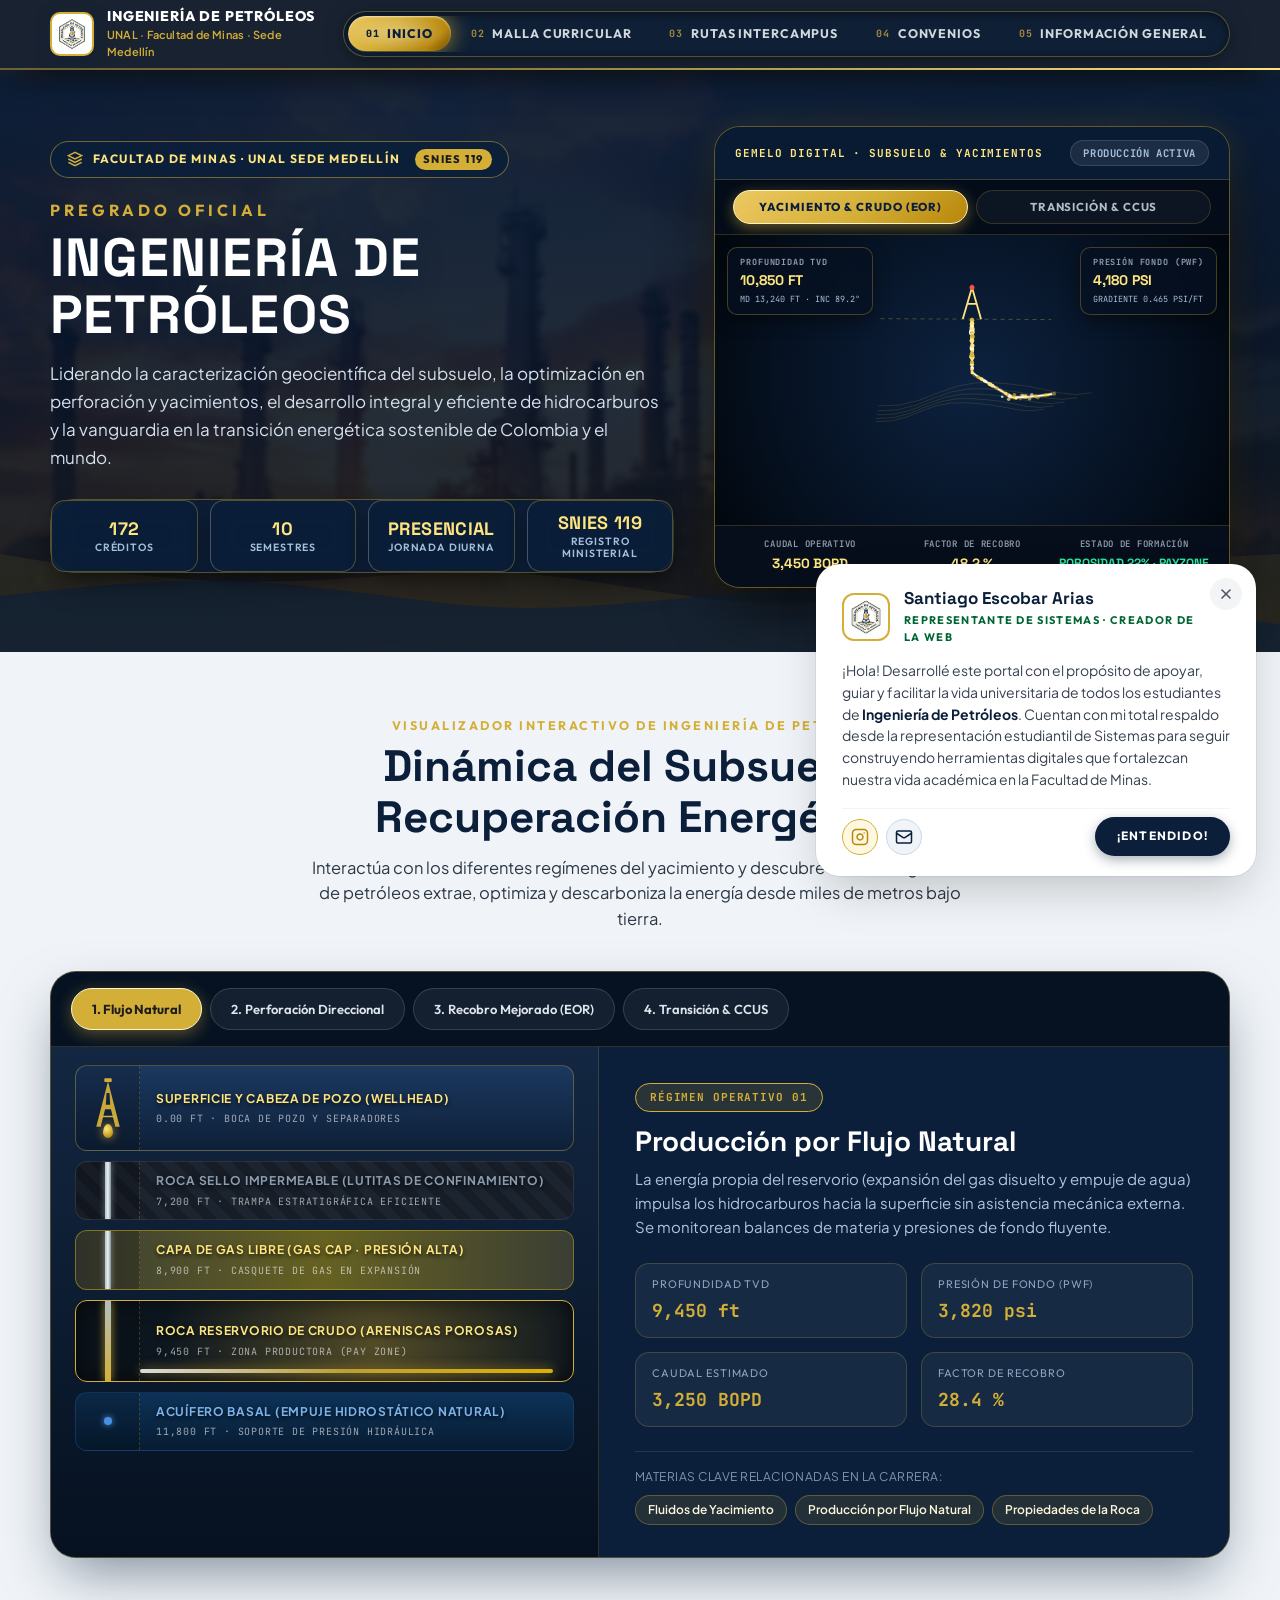
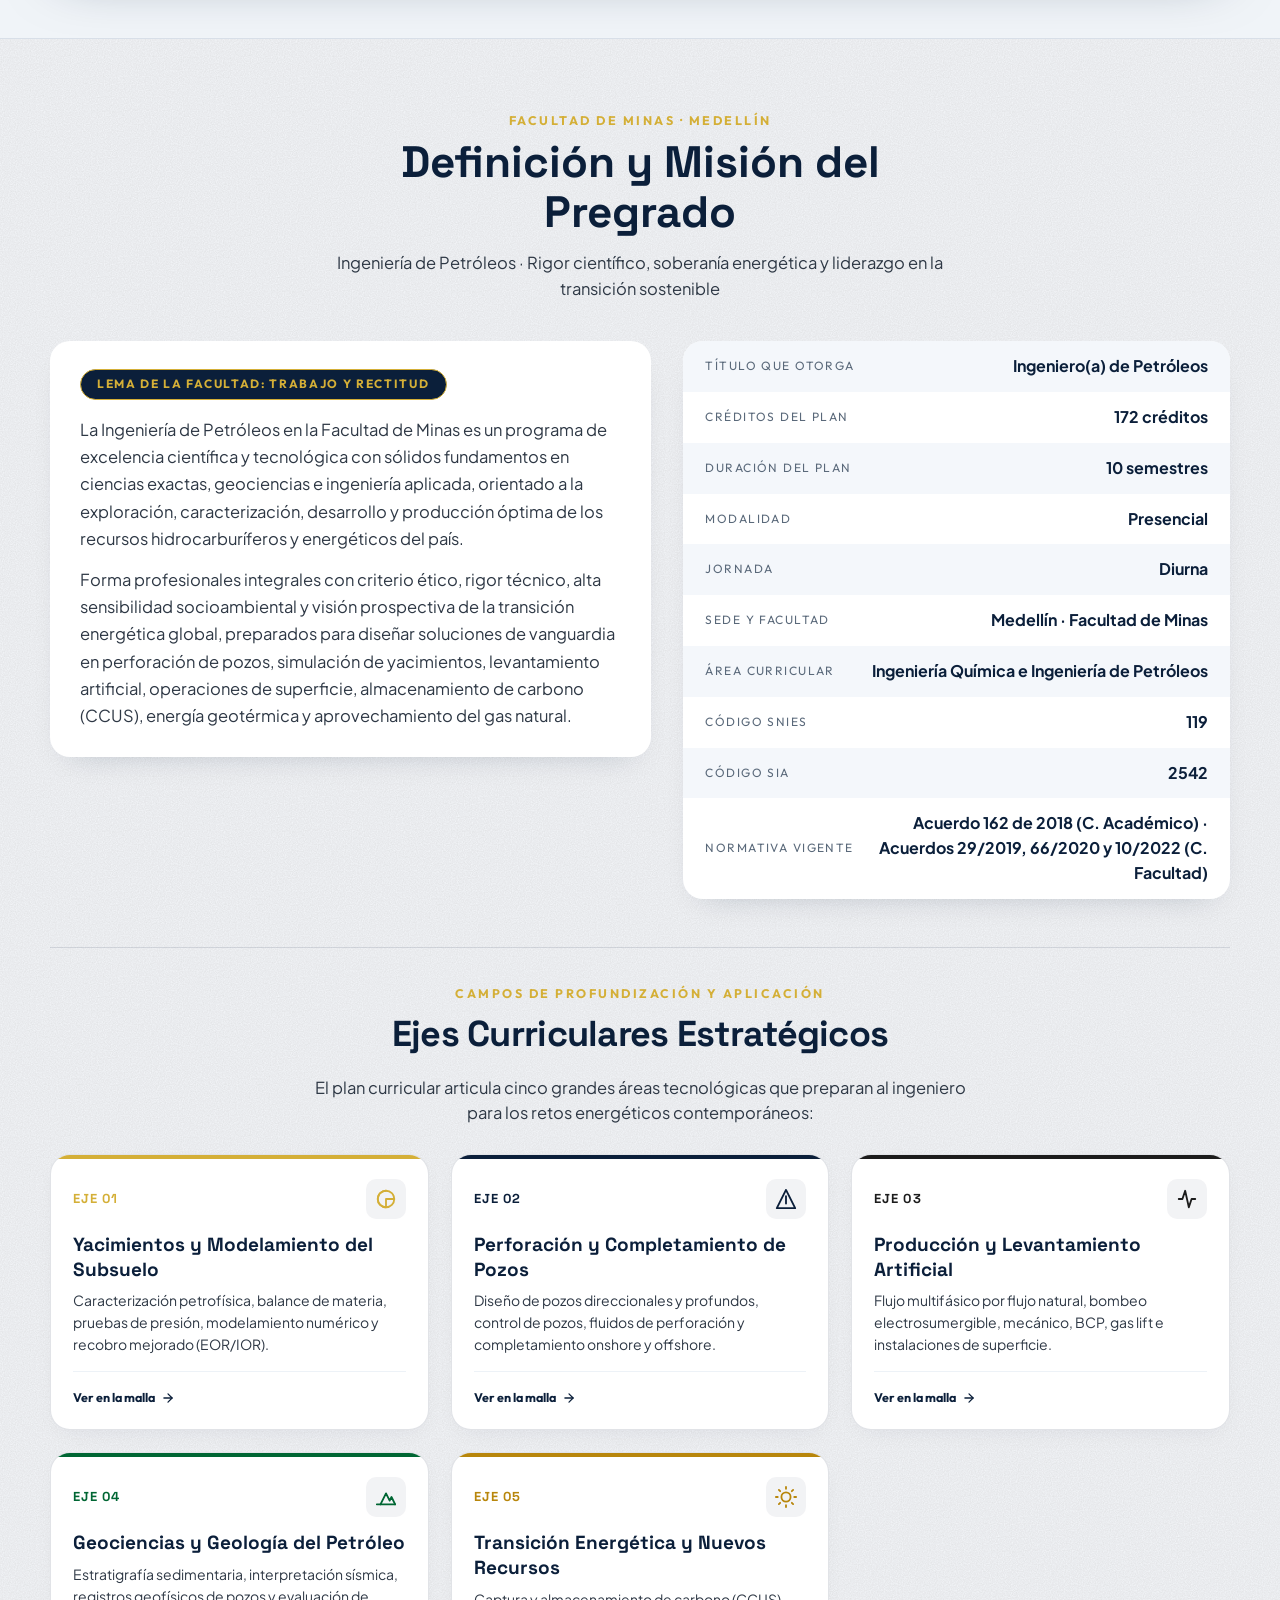
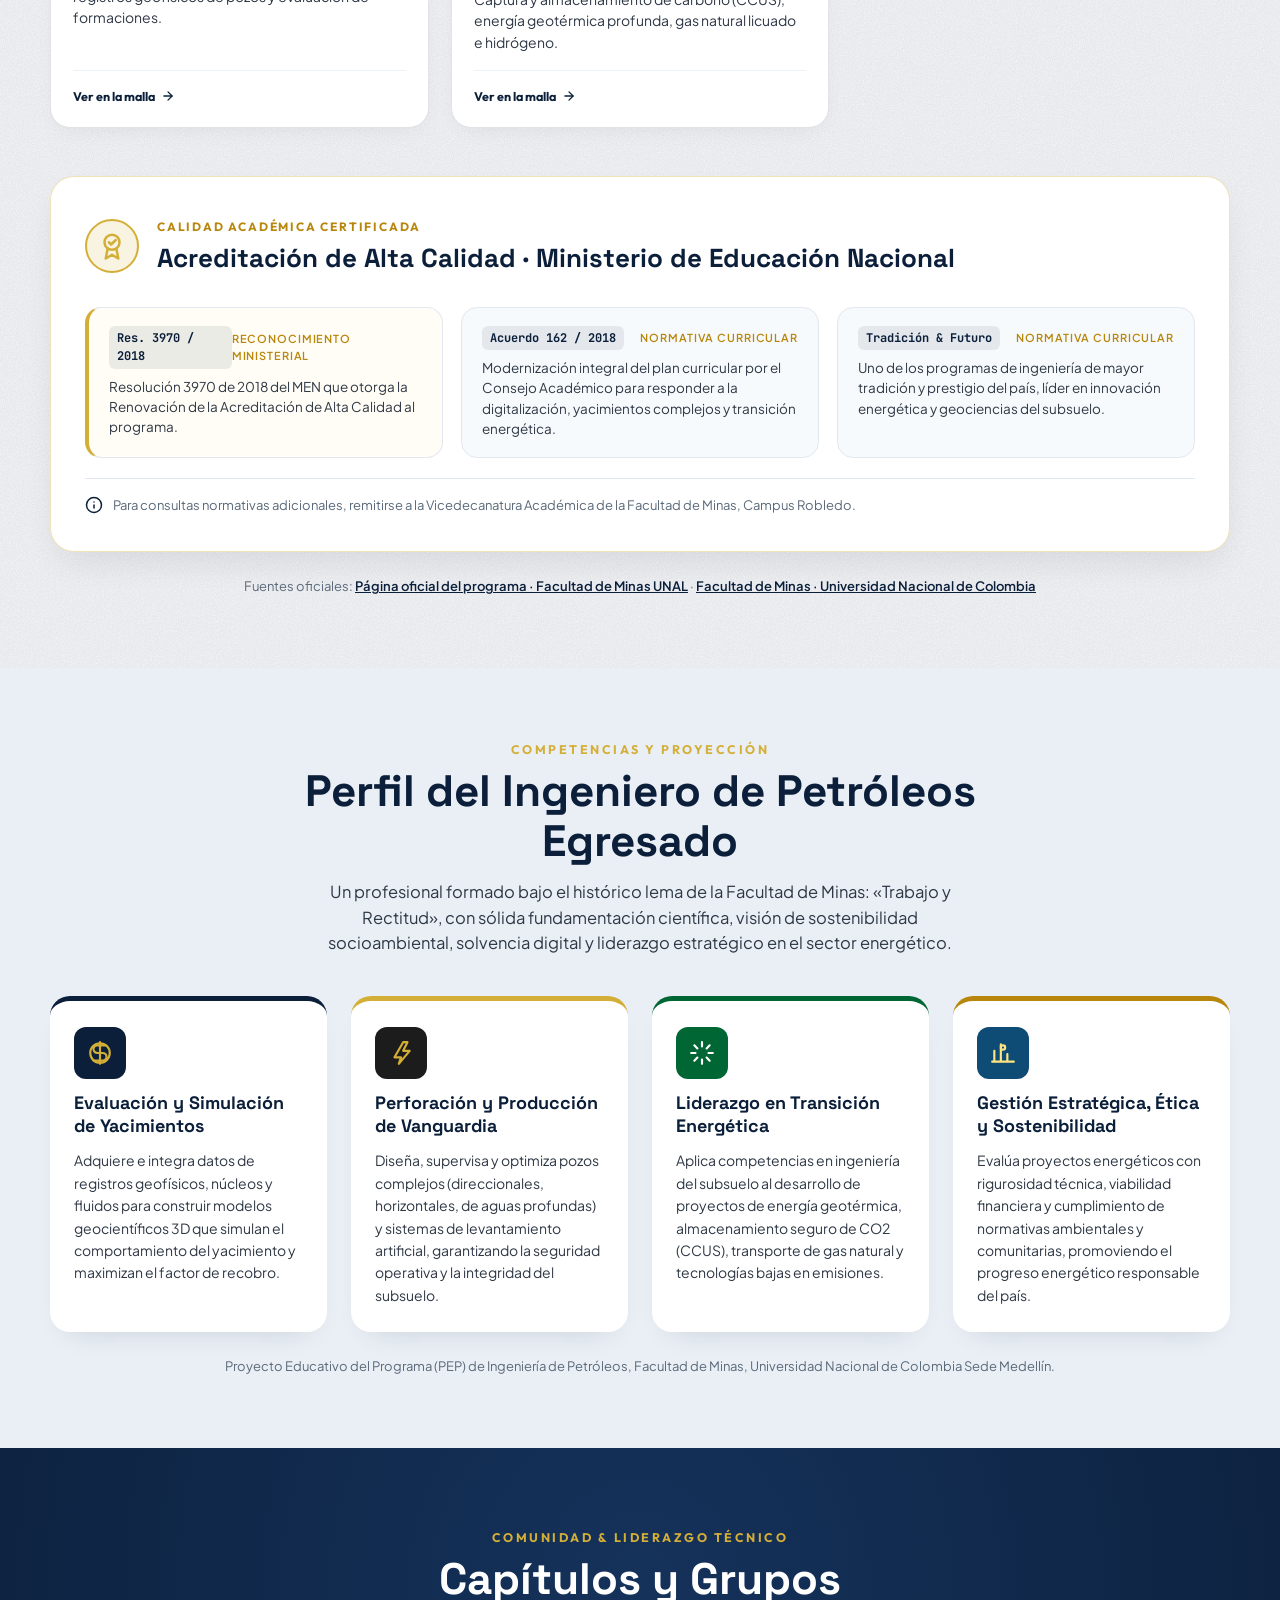
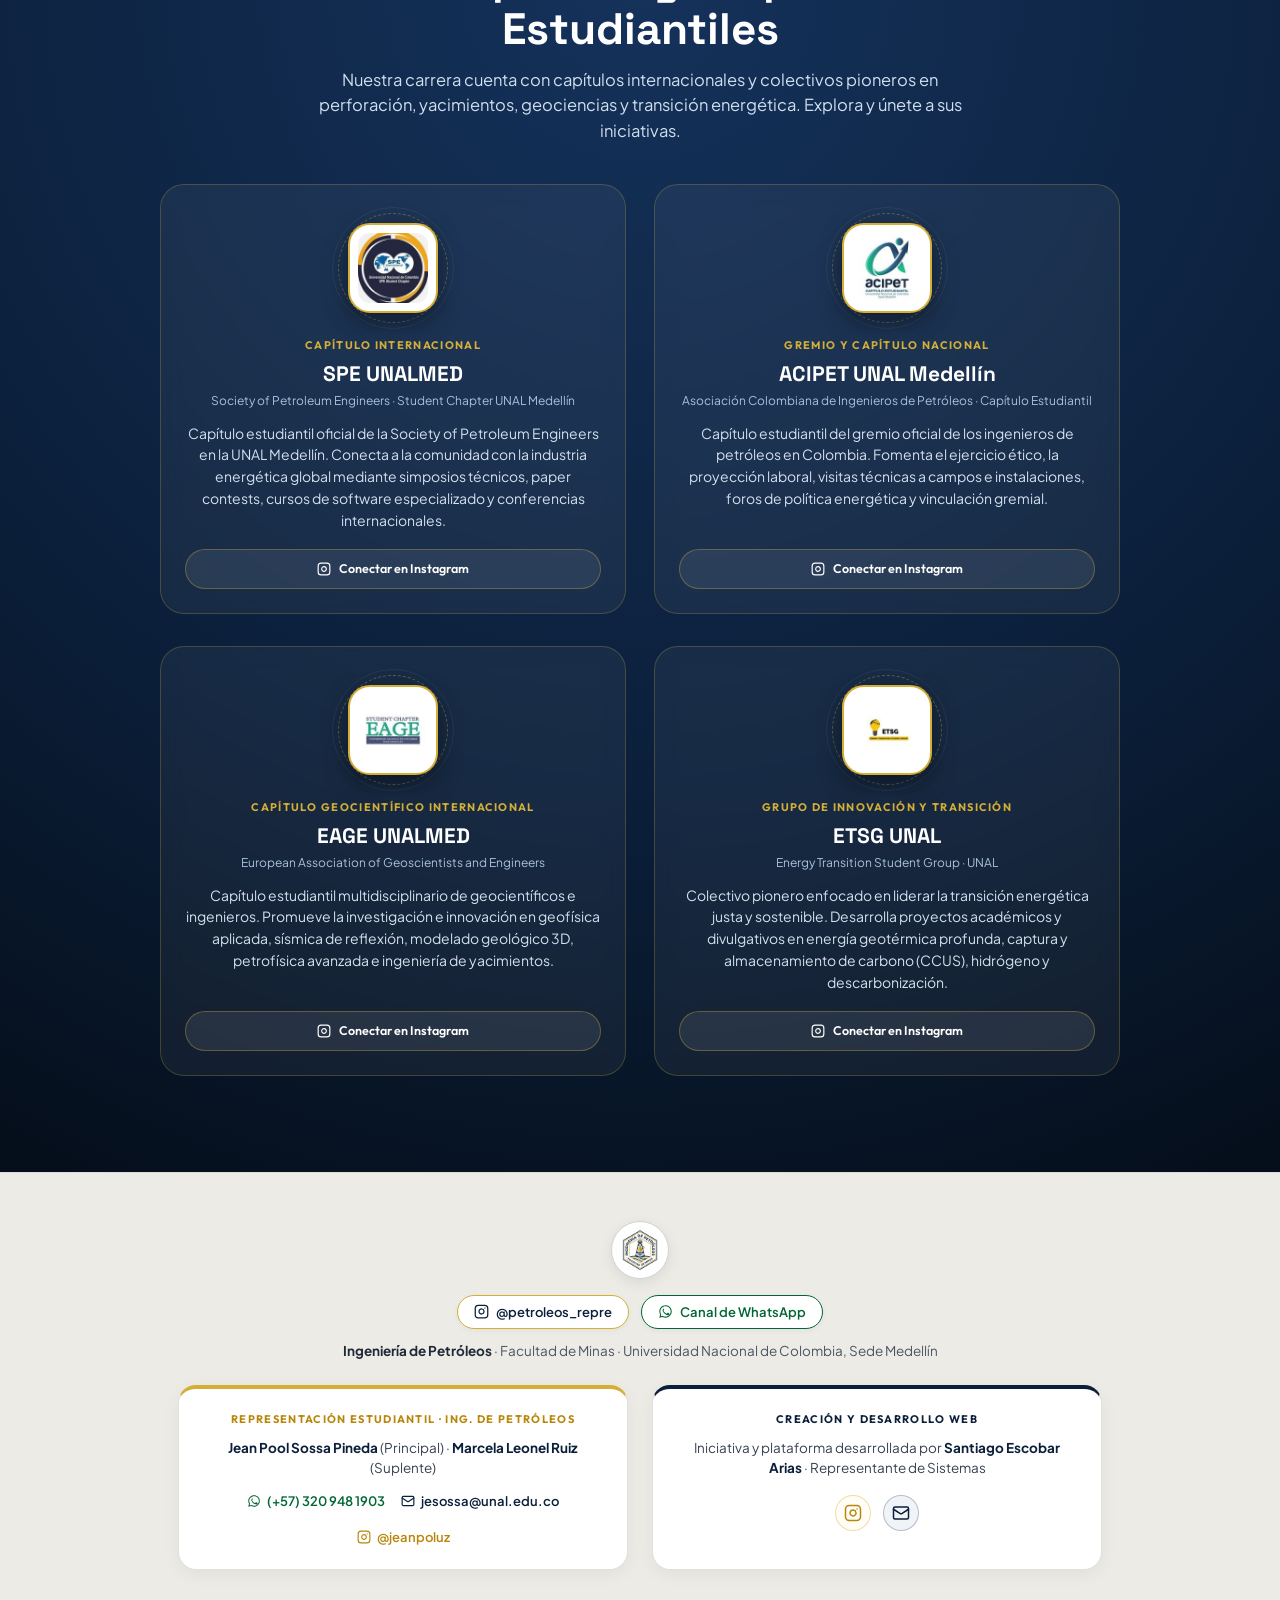
==== commit 1ff413a1: "Actualización de datos y parte legal" ====
--- a/index.html
+++ b/index.html
@@ -1,6 +1,51 @@
+<!--
+  ==========================================================================
+  PORTAL DIGITAL OFICIAL · INGENIERÍA DE PETRÓLEOS
+  UNIVERSIDAD NACIONAL DE COLOMBIA · FACULTAD DE MINAS (SEDE MEDELLÍN)
+
+  Diseño, arquitectura de software y desarrollo realizado por:
+  SANTIAGO ESCOBAR ARIAS
+  Representante Estudiantil de Ingeniería de Sistemas
+  Contacto: saescobara@unal.edu.co | Instagram: @s_escobar__
+
+  © 2026 Santiago Escobar Arias. Todos los derechos reservados.
+  Obra protegida por la Ley 23 de 1982 (Colombia) y la Decisión 351 (CAN).
+  Queda prohibida su clonación, plagio o remoción de créditos de autoría.
+  ==========================================================================
+-->
 <!doctype html>
 <html lang="es">
 <head>
+  <!-- METADATOS DE AUTORÍA Y PROPIEDAD INTELECTUAL -->
+  <meta name="author" content="Santiago Escobar Arias · Representante Estudiantil de Ingeniería de Sistemas">
+  <meta name="creator" content="Santiago Escobar Arias">
+  <meta name="publisher" content="Santiago Escobar Arias · Facultad de Minas, UNAL Medellín">
+  <meta name="copyright" content="© 2026 Santiago Escobar Arias. Todos los derechos reservados.">
+  <meta property="article:author" content="Santiago Escobar Arias">
+  <meta property="og:site_name" content="Ingeniería de Petróleos · UNAL Medellín">
+  <script type="application/ld+json">
+  {
+    "@context": "https://schema.org",
+    "@type": "WebApplication",
+    "name": "Portal Ingeniería de Petróleos - UNAL Medellín",
+    "author": {
+      "@type": "Person",
+      "name": "Santiago Escobar Arias",
+      "jobTitle": "Representante Estudiantil de Ingeniería de Sistemas",
+      "email": "saescobara@unal.edu.co",
+      "affiliation": {
+        "@type": "EducationalOrganization",
+        "name": "Universidad Nacional de Colombia · Facultad de Minas"
+      }
+    },
+    "copyrightHolder": {
+      "@type": "Person",
+      "name": "Santiago Escobar Arias"
+    },
+    "copyrightYear": "2026"
+  }
+  </script>
+
   <meta charset="utf-8">
   <meta name="viewport" content="width=device-width, initial-scale=1">
   <title>Ingeniería de Petróleos · UNAL Medellín</title>
--- a/css/base.css
+++ b/css/base.css
@@ -1,3 +1,9 @@
+/**
+ * PLATAFORMA DIGITAL · INGENIERÍA DE PETRÓLEOS (UNAL MEDELLÍN)
+ * Diseño y Estilos por: Santiago Escobar Arias · Representante de Sistemas
+ * © 2026 Santiago Escobar Arias. Todos los derechos reservados.
+ * Obra protegida por la Ley 23 de 1982 y Decisión 351 (CAN).
+ */
 /* =========================================================
    INGENIERÍA DE PETRÓLEOS · UNAL MEDELLÍN — ESTILOS COMUNES
    Los usan todas las páginas (módulos).
@@ -943,6 +949,52 @@
   color: var(--azul-petroleo);
 }
 
+.pie__tarjeta-enlaces--iconos {
+  gap: 12px;
+  margin-top: 8px;
+}
+
+.pie__enlace-contacto--icono {
+  width: 36px;
+  height: 36px;
+  border-radius: 50%;
+  display: inline-flex;
+  align-items: center;
+  justify-content: center;
+  background: #f8fafc;
+  border: 1.5px solid #e2e8f0;
+  transition: all .2s ease;
+  padding: 0;
+}
+
+.pie__enlace-contacto--icono.pie__enlace-contacto--ig {
+  color: #B8860B;
+  border-color: rgba(212, 175, 55, 0.4);
+  background: #fffdf5;
+}
+
+.pie__enlace-contacto--icono.pie__enlace-contacto--ig:hover {
+  background: #B8860B;
+  color: #ffffff;
+  border-color: #B8860B;
+  transform: translateY(-2px);
+  box-shadow: 0 4px 12px rgba(184, 134, 11, 0.3);
+}
+
+.pie__enlace-contacto--icono.pie__enlace-contacto--correo {
+  color: var(--azul-petroleo);
+  border-color: rgba(11, 31, 58, 0.25);
+  background: #f0f4f9;
+}
+
+.pie__enlace-contacto--icono.pie__enlace-contacto--correo:hover {
+  background: var(--azul-petroleo);
+  color: #ffffff;
+  border-color: var(--azul-petroleo);
+  transform: translateY(-2px);
+  box-shadow: 0 4px 12px rgba(11, 31, 58, 0.3);
+}
+
 
 /* ---------- 7. Mensaje flotante de bienvenida (Diseño modal oficial) ---------- */
 
@@ -1106,6 +1158,59 @@
   color: var(--azul-petroleo);
 }
 
+.toast-autor__acciones {
+  display: flex;
+  align-items: center;
+  justify-content: space-between;
+  gap: 12px;
+  margin-top: 4px;
+  padding-top: 8px;
+  border-top: 1px solid #f1f5f9;
+}
+
+.toast-autor__iconos {
+  display: flex;
+  align-items: center;
+  gap: 8px;
+}
+
+.toast-autor__icono {
+  width: 36px;
+  height: 36px;
+  border-radius: 50%;
+  display: inline-flex;
+  align-items: center;
+  justify-content: center;
+  text-decoration: none;
+  transition: all .2s ease;
+}
+
+.toast-autor__icono--ig {
+  background: #fff8e1;
+  border: 1.5px solid var(--dorado-ambar);
+  color: #B8860B;
+}
+
+.toast-autor__icono--ig:hover {
+  background: #B8860B;
+  color: #ffffff;
+  transform: translateY(-2px);
+  box-shadow: 0 4px 12px rgba(184, 134, 11, 0.3);
+}
+
+.toast-autor__icono--correo {
+  background: #f0f4f9;
+  border: 1.5px solid #c7d8eb;
+  color: var(--azul-petroleo);
+}
+
+.toast-autor__icono--correo:hover {
+  background: var(--azul-petroleo);
+  color: #ffffff;
+  transform: translateY(-2px);
+  box-shadow: 0 4px 12px rgba(11, 31, 58, 0.3);
+}
+
 .toast-autor__btn-ok {
   background: var(--azul-petroleo);
   color: #ffffff;
@@ -1119,7 +1224,7 @@
   text-transform: uppercase;
   cursor: pointer;
   width: fit-content;
-  margin-top: 4px;
+  margin-top: 0;
   box-shadow: 0 4px 12px rgba(11, 31, 58, 0.35);
   transition: background .15s, transform .1s;
 }
@@ -1231,6 +1336,14 @@
   .toast-autor__tarjeta {
     padding: 18px 18px 16px;
   }
+  .toast-autor__acciones {
+    flex-direction: column-reverse;
+    gap: 12px;
+  }
+  .toast-autor__iconos {
+    justify-content: center;
+    width: 100%;
+  }
   .toast-autor__btn-ok {
     text-align: center;
     width: 100%;
--- a/css/inicio.css
+++ b/css/inicio.css
@@ -1,3 +1,9 @@
+/**
+ * PLATAFORMA DIGITAL · INGENIERÍA DE PETRÓLEOS (UNAL MEDELLÍN)
+ * Diseño y Estilos por: Santiago Escobar Arias · Representante de Sistemas
+ * © 2026 Santiago Escobar Arias. Todos los derechos reservados.
+ * Obra protegida por la Ley 23 de 1982 y Decisión 351 (CAN).
+ */
 /* =========================================================
    MÓDULO INICIO — INGENIERÍA DE PETRÓLEOS
    1. Hero Landing 2-Columnas & Visual Petrolero
@@ -1242,39 +1248,33 @@
 }
 
 .grupo-nodo__emblema {
-  width: 82px;
-  height: 82px;
-  border-radius: 20px;
+  width: 90px;
+  height: 90px;
+  border-radius: 22px;
   background: #ffffff;
   border: 2.5px solid var(--dorado-ambar);
-  padding: 6px;
-  box-shadow: 0 8px 20px rgba(0, 0, 0, 0.4);
-  display: flex;
-  flex-direction: column;
+  padding: 8px;
+  box-shadow: 0 8px 24px rgba(0, 0, 0, 0.45);
+  display: flex;
   align-items: center;
   justify-content: center;
   z-index: 2;
-  transition: transform .2s ease;
+  transition: transform .25s ease, box-shadow .25s ease, border-color .25s ease;
+  overflow: hidden;
 }
 
 .grupo-nodo:hover .grupo-nodo__emblema {
-  transform: scale(1.06);
+  transform: scale(1.08);
+  border-color: #FFE57F;
+  box-shadow: 0 12px 30px rgba(0, 0, 0, 0.6), 0 0 20px rgba(212, 175, 55, 0.4);
 }
 
 .grupo-nodo__emblema-img {
-  width: 44px;
-  height: 44px;
+  width: 100%;
+  height: 100%;
   object-fit: contain;
   display: block;
-}
-
-.grupo-nodo__sigla {
-  font-family: var(--letra-titulo);
-  font-size: 11px;
-  font-weight: 800;
-  color: var(--azul-petroleo);
-  letter-spacing: .06em;
-  margin-top: 2px;
+  border-radius: 12px;
 }
 
 .grupo-nodo__hover-pill {
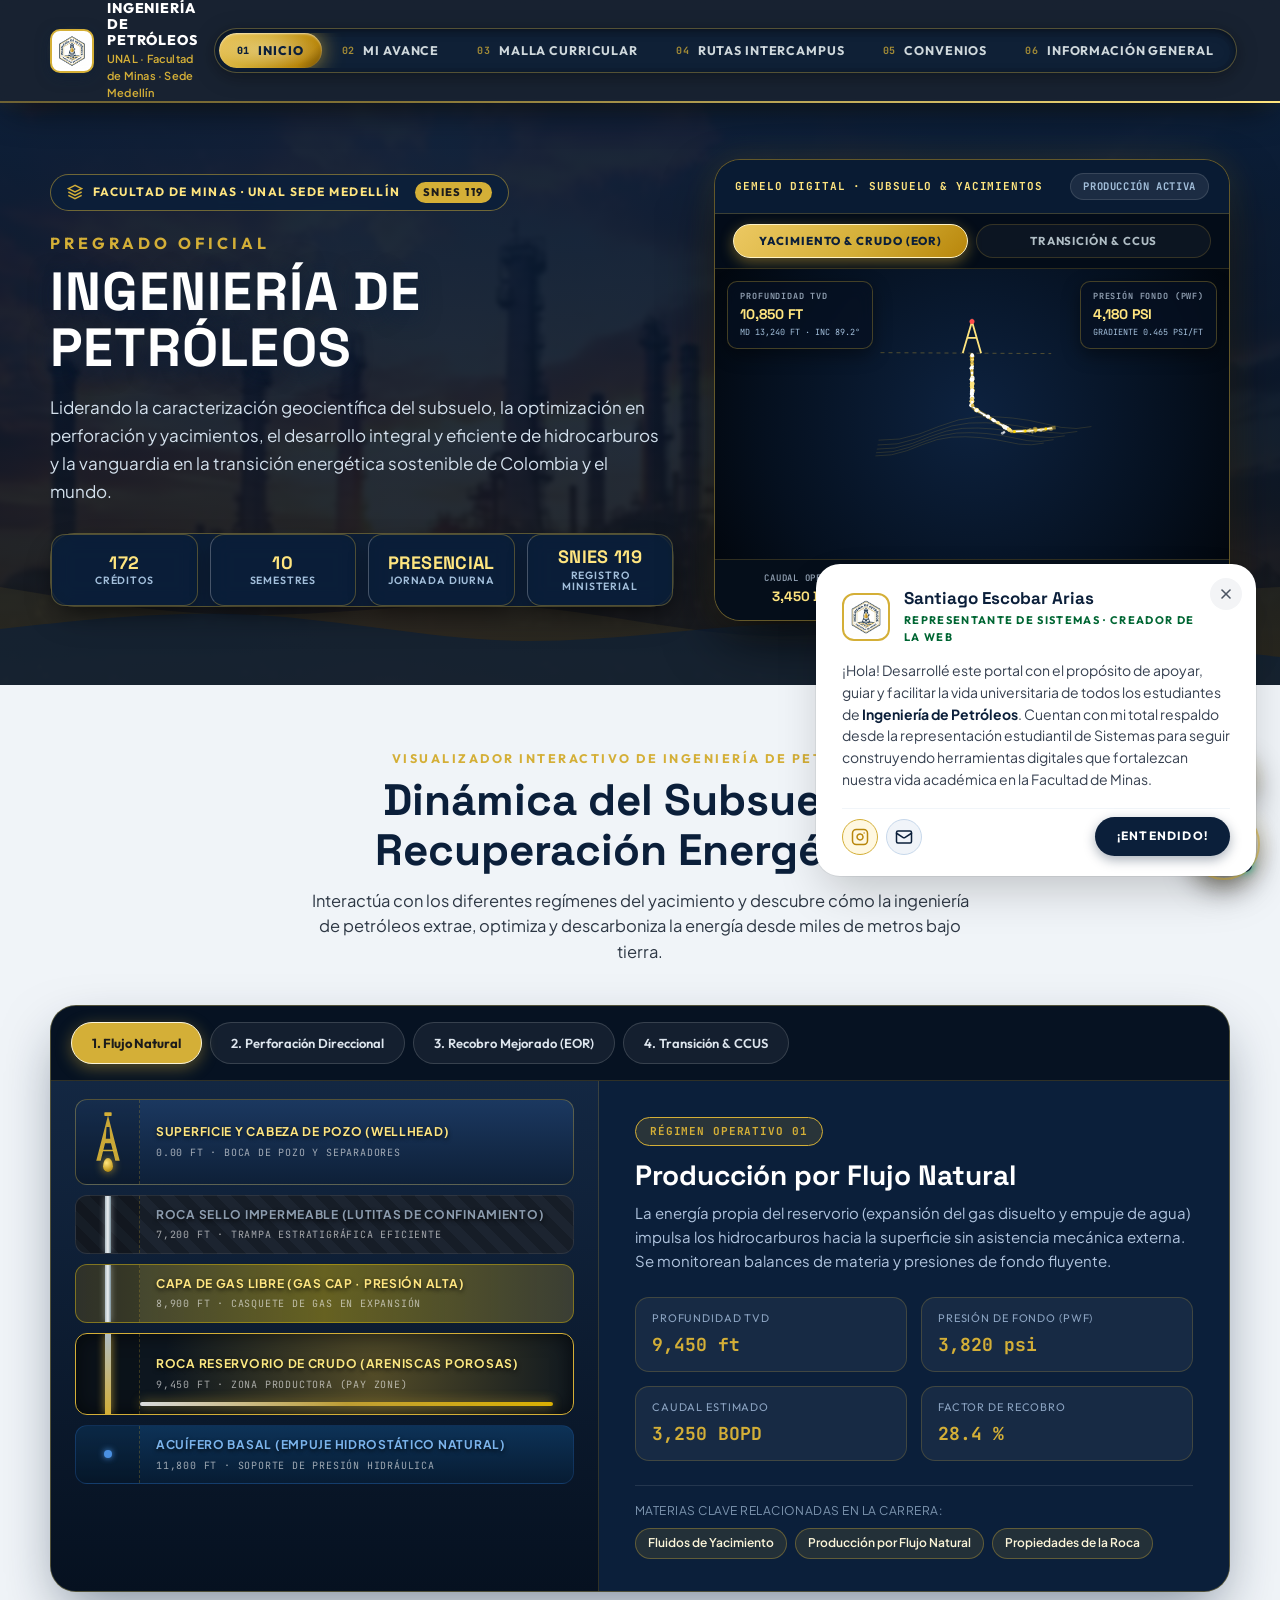
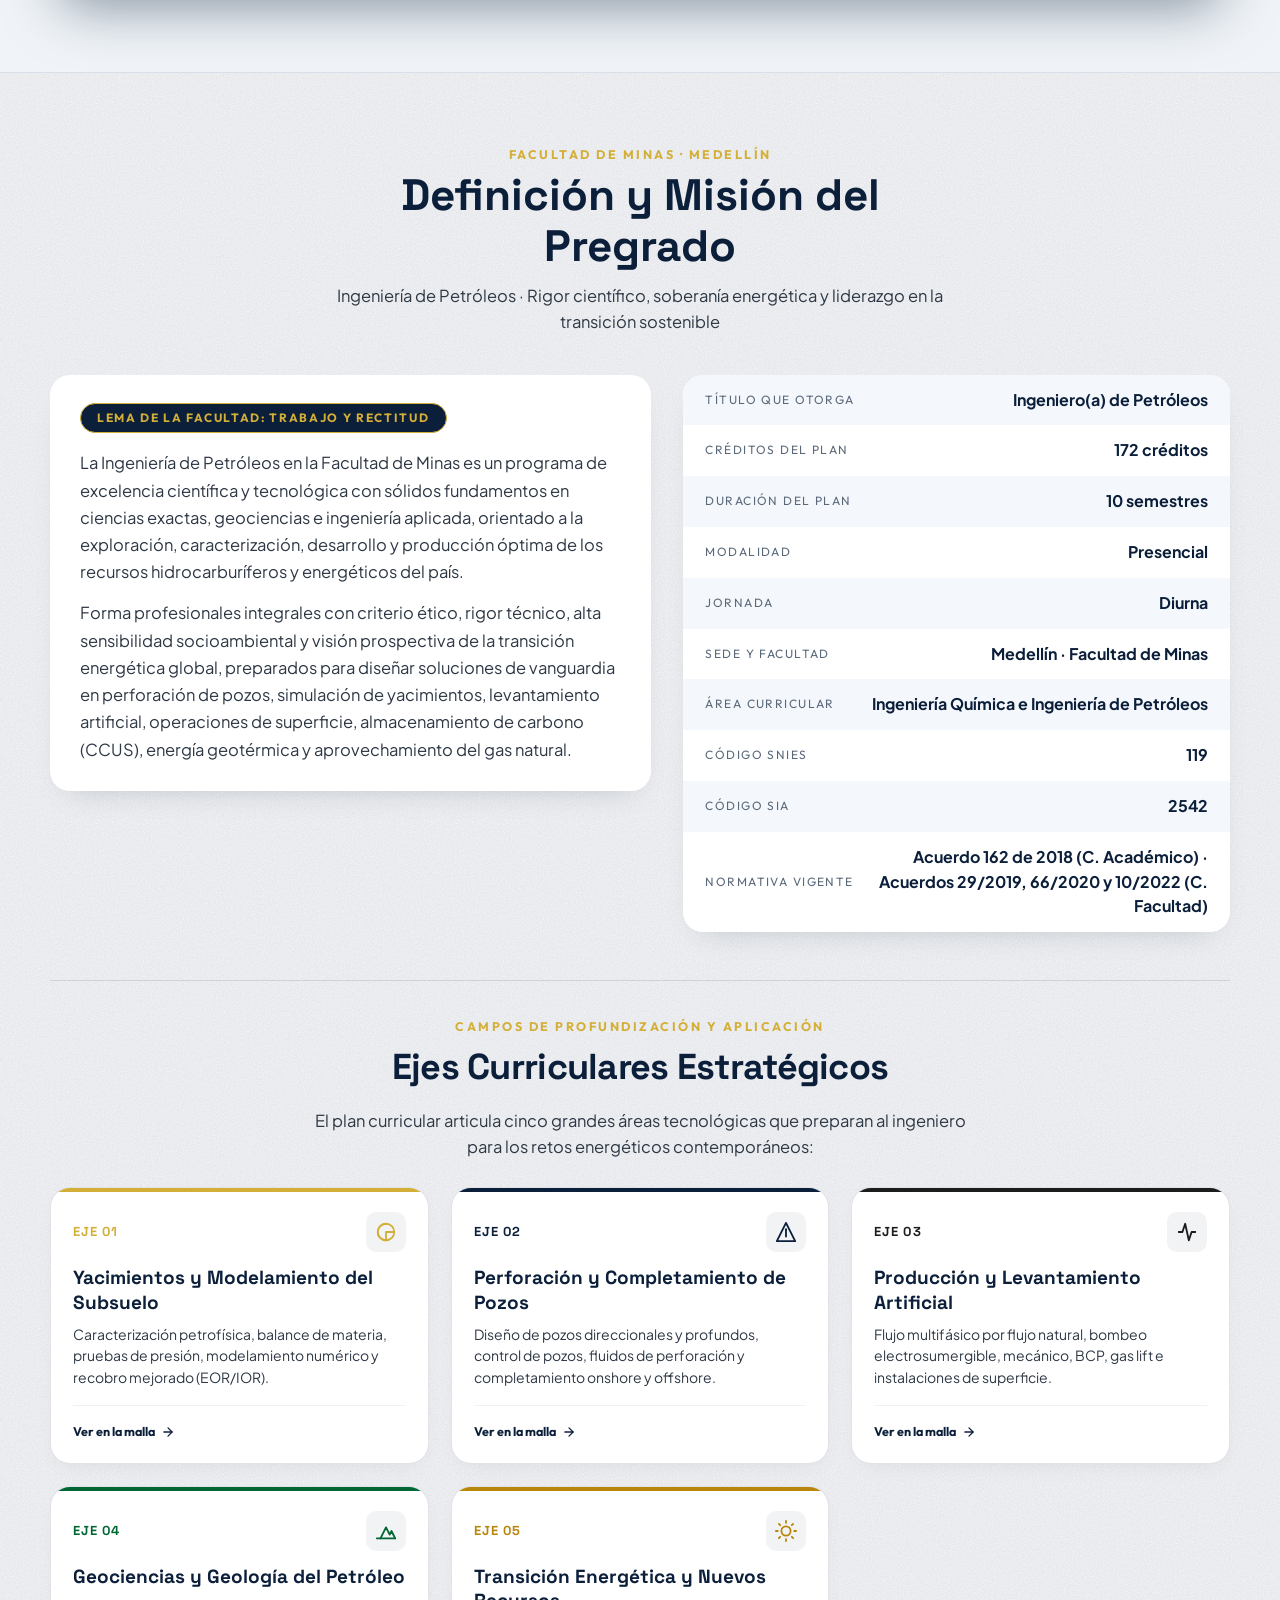
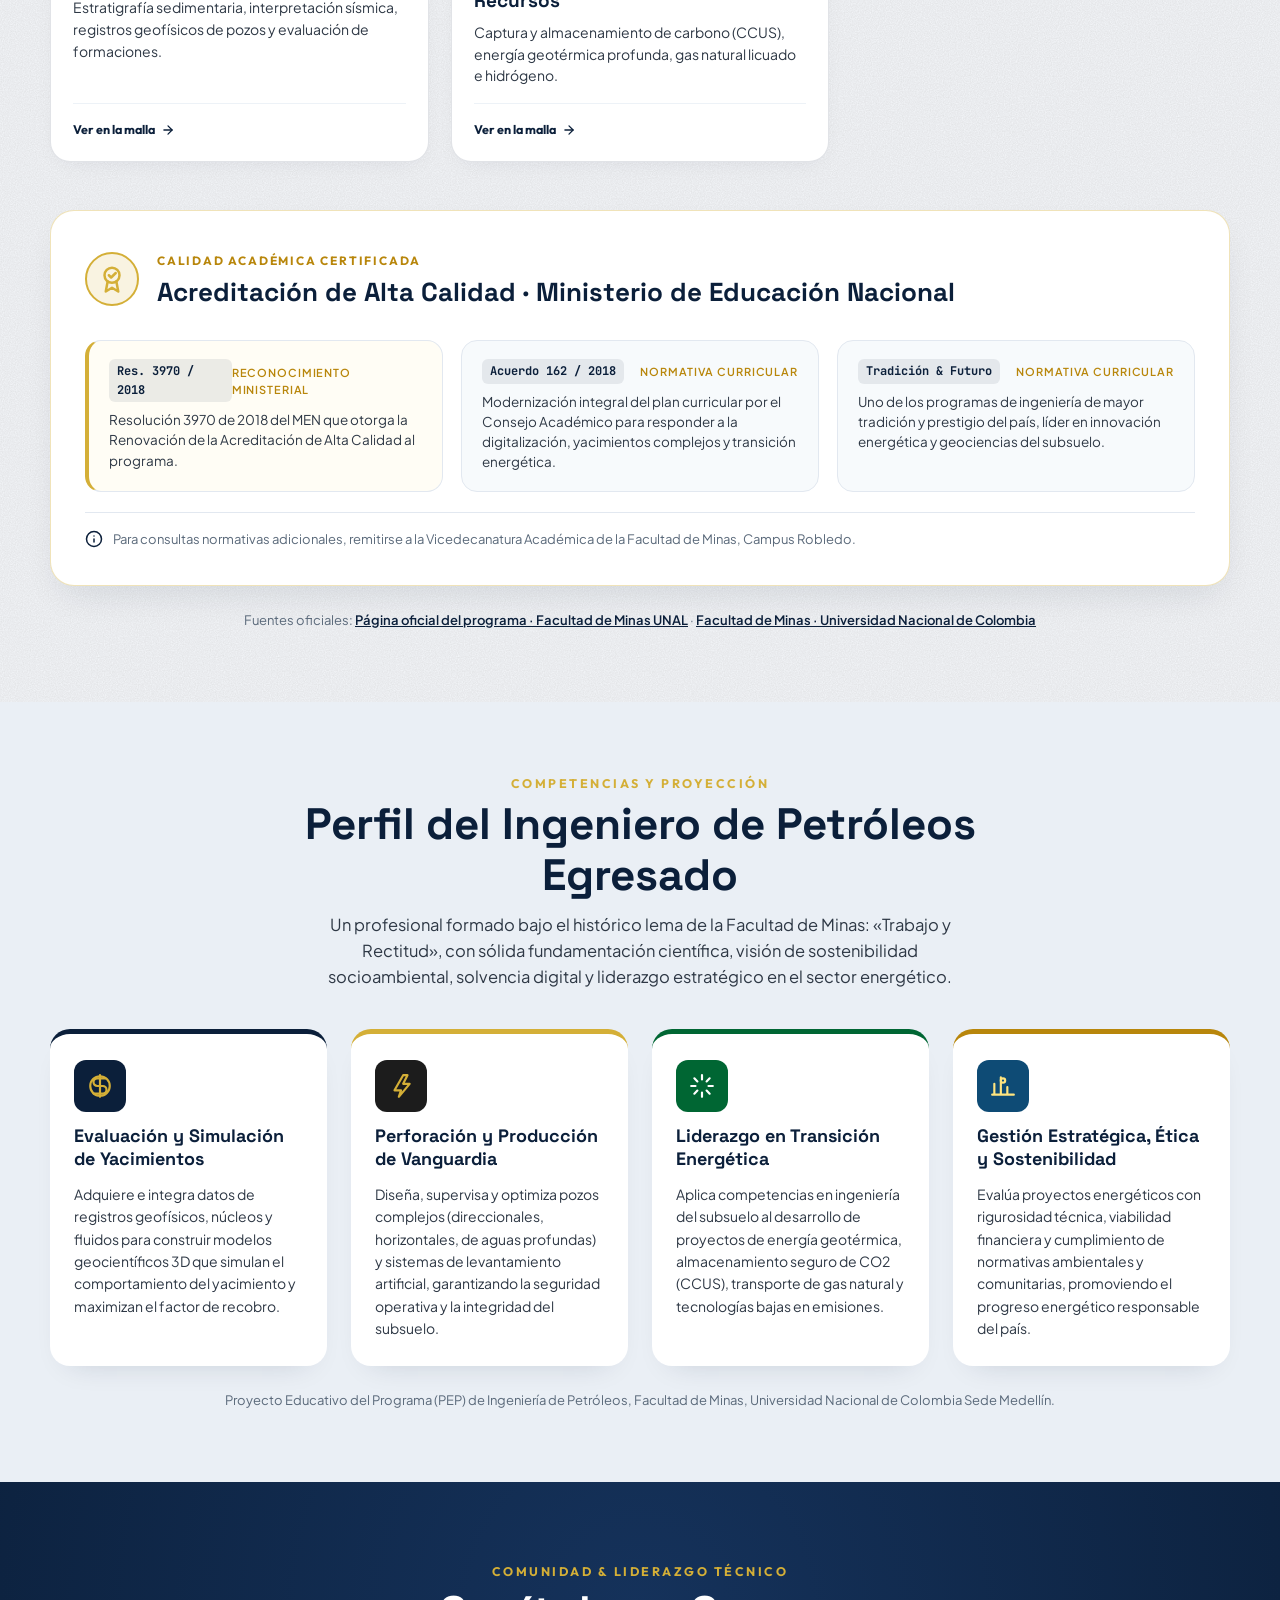
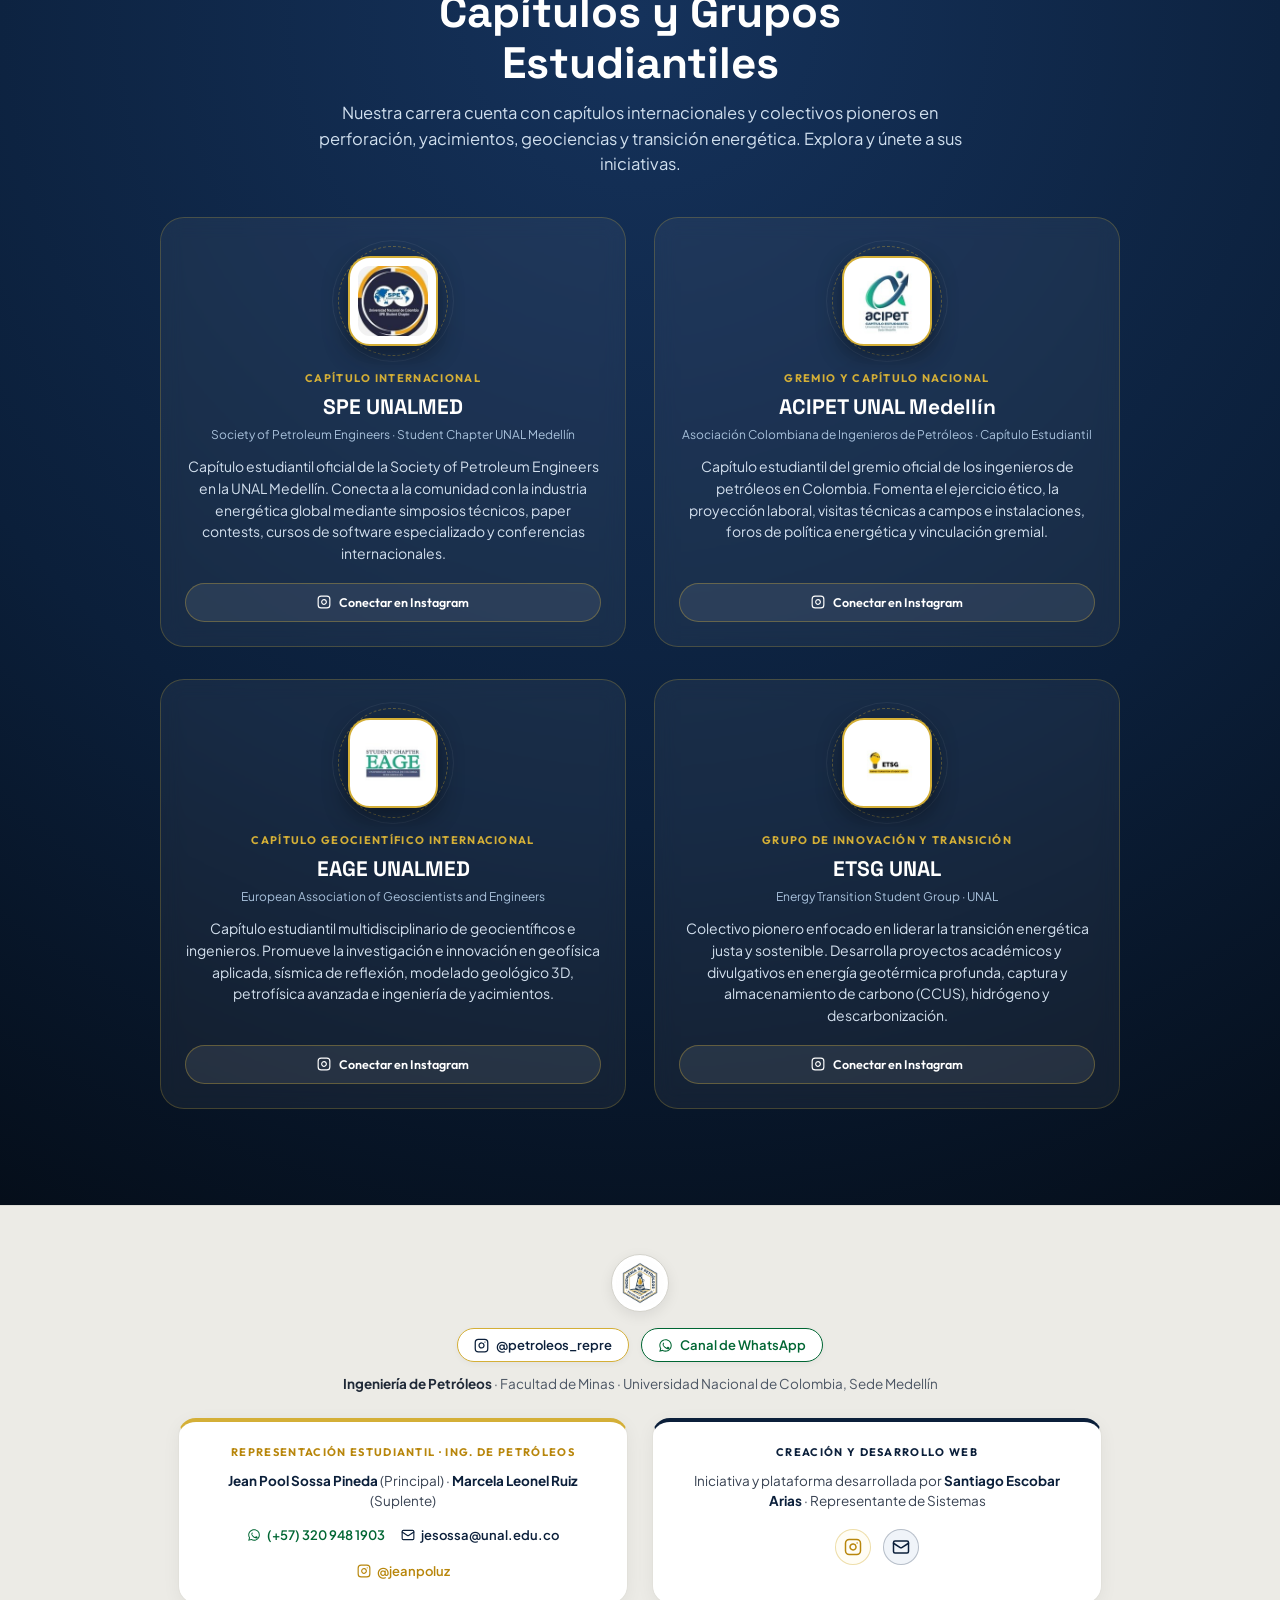
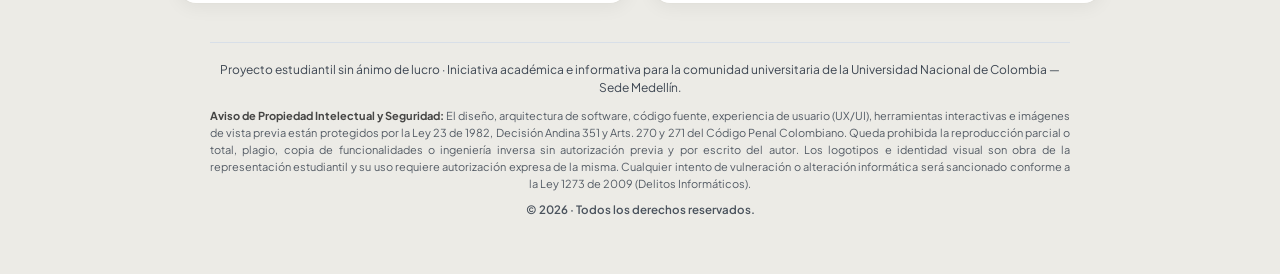
==== commit 72eb523b: "integración sofIA" ====
--- a/index.html
+++ b/index.html
@@ -56,6 +56,8 @@
   <link rel="stylesheet" href="https://fonts.googleapis.com/css2?family=Space+Grotesk:wght@500;600;700&family=Outfit:wght@400;500;600;700;800;900&family=Plus+Jakarta+Sans:ital,wght@0,400;0,500;0,600;0,700;0,800;1,400;1,600&family=JetBrains+Mono:wght@500;700&display=swap">
   <link rel="stylesheet" href="css/base.css">
   <link rel="stylesheet" href="css/inicio.css">
+  <link rel="stylesheet" href="css/sofia.css">
+  <script src="js/sofia.js" defer></script>
 </head>
 <body data-pagina="inicio">
 
--- a/css/base.css
+++ b/css/base.css
@@ -1365,3 +1365,53 @@
     font-size: 11px;
   }
 }
+
+/* ---------- Pie legal y derechos de autor ---------- */
+
+
+/* ---------- Aviso Legal y Propiedad Intelectual ---------- */
+.pie__legal {
+  display: flex;
+  flex-direction: column;
+  align-items: center;
+  gap: 10px;
+  max-width: 860px;
+  margin: 14px auto 0;
+  padding-top: 18px;
+  border-top: 1px solid var(--linea, rgba(0, 0, 0, 0.12));
+  text-align: center;
+}
+
+.pie__legal-texto {
+  font-family: var(--letra-texto, sans-serif);
+  font-size: 12px;
+  color: var(--tinta-suave, #555555);
+  line-height: 1.5;
+  margin: 0;
+  opacity: 0.92;
+}
+
+.pie__legal-aviso {
+  font-family: var(--letra-texto, sans-serif);
+  font-size: 11px;
+  color: var(--tinta-suave, #666666);
+  line-height: 1.55;
+  margin: 0;
+  opacity: 0.8;
+  text-align: justify;
+  text-align-last: center;
+}
+
+.pie__legal-aviso strong {
+  color: var(--tinta, #222222);
+}
+
+.pie__copyright {
+  font-family: var(--letra-texto, sans-serif);
+  font-size: 11.5px;
+  font-weight: 600;
+  color: var(--tinta-suave, #555555);
+  line-height: 1.4;
+  margin: 0;
+  opacity: 0.85;
+}
--- a/css/sofia.css
+++ b/css/sofia.css
@@ -0,0 +1,689 @@
+/* ==============================================================================
+   PORTAL WEB OFICIAL · INGENIERÍA DE PETRÓLEOS · UNAL SEDE MEDELLÍN
+   Arquitectura de software, maquetación y desarrollo integral por:
+   Santiago Escobar Arias · Representante Estudiantil de Sistemas e Informática
+   Canales Oficiales e Información de Ingeniería de Petróleos:
+   Facultad de Minas — Universidad Nacional de Colombia, Sede Medellín
+   ============================================================================== */
+
+/* ---------- sofIA: Asistente Virtual Inteligente de Petróleos UNAL ---------- */
+
+:root {
+  --sofia-petroleo-principal: #0B1F3A;
+  --sofia-dorado-acento: #D4AF37;
+  --sofia-ambar-vibrante: #F59E0B;
+  --sofia-oro-claro: #E6C65A;
+  --sofia-verde-minas: #006633;
+  --sofia-azul-acero: #1A3E6D;
+  --sofia-fondo-tarjeta: rgba(8, 20, 38, 0.96);
+  --sofia-fondo-chat: rgba(6, 15, 29, 0.94);
+  --sofia-borde: rgba(212, 175, 55, 0.35);
+  --sofia-brillo: rgba(212, 175, 55, 0.22);
+  --sofia-texto: #FFFFFF;
+  --sofia-texto-suave: #CBD5E1;
+  --sofia-sombra: 0 20px 50px rgba(0, 0, 0, 0.7);
+}
+
+/* ==========================================================================
+   1. BOTÓN FLOTANTE (TRIGGER)
+   ========================================================================== */
+
+.sofia-flotante-wrap {
+  position: fixed;
+  bottom: 24px;
+  right: 24px;
+  z-index: 999;
+  display: flex;
+  flex-direction: column;
+  align-items: flex-end;
+  gap: 10px;
+  pointer-events: none;
+}
+
+.sofia-flotante-wrap > * {
+  pointer-events: auto;
+}
+
+/* Tooltip / Globo de bienvenida inicial */
+.sofia-globo-bienvenida {
+  display: flex;
+  align-items: center;
+  gap: 10px;
+  background: rgba(11, 31, 58, 0.95);
+  border: 1px solid var(--sofia-borde);
+  backdrop-filter: blur(12px);
+  padding: 8px 14px 8px 16px;
+  border-radius: 999px;
+  box-shadow: 0 10px 30px rgba(0, 0, 0, 0.45), 0 0 16px var(--sofia-brillo);
+  color: var(--sofia-texto);
+  font-family: var(--letra-texto, 'Plus Jakarta Sans', sans-serif);
+  font-size: 13px;
+  line-height: 1.25;
+  cursor: pointer;
+  animation: sofiaGloboEntrar 0.4s cubic-bezier(0.16, 1, 0.3, 1);
+  transition: transform 0.2s, background 0.2s;
+  max-width: 290px;
+}
+
+.sofia-globo-bienvenida:hover {
+  transform: translateY(-2px);
+  background: rgba(18, 45, 82, 0.98);
+}
+
+.sofia-globo-texto strong {
+  color: var(--sofia-dorado-acento);
+  font-weight: 600;
+}
+
+.sofia-globo-cerrar {
+  background: none;
+  border: none;
+  color: var(--sofia-texto-suave);
+  cursor: pointer;
+  padding: 2px 4px;
+  font-size: 14px;
+  line-height: 1;
+  opacity: 0.7;
+  transition: opacity 0.2s, color 0.2s;
+}
+
+.sofia-globo-cerrar:hover {
+  opacity: 1;
+  color: #ffffff;
+}
+
+/* Botón principal circular */
+.sofia-boton {
+  position: relative;
+  width: 64px;
+  height: 64px;
+  border-radius: 50%;
+  border: 2px solid var(--sofia-dorado-acento);
+  background: radial-gradient(circle at 35% 35%, #1A3E6D 0%, #0B1F3A 65%, #05101E 100%);
+  color: #ffffff;
+  cursor: pointer;
+  padding: 0;
+  display: flex;
+  align-items: center;
+  justify-content: center;
+  box-shadow: 0 12px 28px rgba(0, 0, 0, 0.55), 0 0 24px rgba(212, 175, 55, 0.3);
+  transition: transform 0.25s cubic-bezier(0.34, 1.56, 0.64, 1), box-shadow 0.25s ease;
+  overflow: visible;
+}
+
+.sofia-boton:hover {
+  transform: scale(1.08);
+  box-shadow: 0 16px 36px rgba(0, 0, 0, 0.65), 0 0 32px rgba(212, 175, 55, 0.5);
+  border-color: var(--sofia-oro-claro);
+}
+
+.sofia-boton:active {
+  transform: scale(0.96);
+}
+
+/* Halo radar pulsante */
+.sofia-boton__halo {
+  position: absolute;
+  inset: -6px;
+  border-radius: 50%;
+  border: 2px solid var(--sofia-dorado-acento);
+  opacity: 0.6;
+  animation: sofiaRadarHalo 2.6s cubic-bezier(0.25, 0.46, 0.45, 0.94) infinite;
+  pointer-events: none;
+}
+
+/* Indicador de estado en línea */
+.sofia-boton__badge {
+  position: absolute;
+  bottom: 2px;
+  right: 2px;
+  width: 14px;
+  height: 14px;
+  border-radius: 50%;
+  background: #10B981;
+  border: 2.5px solid #0B1F3A;
+  box-shadow: 0 0 8px #10B981;
+}
+
+/* Avatar SVG dentro del botón */
+.sofia-avatar-svg {
+  width: 44px;
+  height: 44px;
+  display: block;
+  filter: drop-shadow(0 2px 6px rgba(0, 0, 0, 0.5));
+  transition: transform 0.3s ease;
+}
+
+.sofia-boton:hover .sofia-avatar-svg {
+  transform: scale(1.05);
+}
+
+/* ==========================================================================
+   2. VENTANA DE CHAT (MODAL INTERACTIVO)
+   ========================================================================== */
+
+.sofia-ventana {
+  position: fixed;
+  bottom: 98px;
+  right: 24px;
+  width: 410px;
+  max-width: calc(100vw - 32px);
+  height: min(640px, calc(100vh - 120px));
+  background: var(--sofia-fondo-tarjeta);
+  border: 1.5px solid var(--sofia-borde);
+  border-radius: 22px;
+  box-shadow: var(--sofia-sombra), 0 0 30px rgba(212, 175, 55, 0.15);
+  backdrop-filter: blur(18px);
+  -webkit-backdrop-filter: blur(18px);
+  z-index: 1000;
+  display: flex;
+  flex-direction: column;
+  overflow: hidden;
+  font-family: var(--letra-texto, 'Plus Jakarta Sans', sans-serif);
+  transform-origin: bottom right;
+  opacity: 0;
+  visibility: hidden;
+  transform: scale(0.7) translateY(40px);
+  transition: opacity 0.28s cubic-bezier(0.16, 1, 0.3, 1),
+              transform 0.28s cubic-bezier(0.16, 1, 0.3, 1),
+              visibility 0.28s;
+  pointer-events: none;
+}
+
+.sofia-ventana.is-abierta {
+  opacity: 1;
+  visibility: visible;
+  transform: scale(1) translateY(0);
+  pointer-events: auto;
+}
+
+/* Encabezado */
+.sofia-cabecera {
+  display: flex;
+  align-items: center;
+  justify-content: space-between;
+  padding: 14px 18px;
+  background: linear-gradient(135deg, rgba(11, 31, 58, 0.95), rgba(14, 43, 80, 0.9));
+  border-bottom: 1px solid var(--sofia-borde);
+  gap: 12px;
+}
+
+.sofia-cabecera__identidad {
+  display: flex;
+  align-items: center;
+  gap: 12px;
+  min-width: 0;
+}
+
+.sofia-cabecera__avatar-wrap {
+  position: relative;
+  width: 42px;
+  height: 42px;
+  border-radius: 50%;
+  border: 1.5px solid var(--sofia-dorado-acento);
+  background: radial-gradient(circle at 35% 35%, #1A3E6D, #0B1F3A);
+  display: flex;
+  align-items: center;
+  justify-content: center;
+  flex-shrink: 0;
+  box-shadow: 0 0 12px rgba(212, 175, 55, 0.35);
+}
+
+.sofia-cabecera__avatar-wrap .sofia-avatar-svg {
+  width: 32px;
+  height: 32px;
+}
+
+.sofia-cabecera__datos {
+  display: flex;
+  flex-direction: column;
+  min-width: 0;
+}
+
+.sofia-cabecera__nombre-wrap {
+  display: flex;
+  align-items: center;
+  gap: 6px;
+}
+
+.sofia-cabecera__nombre {
+  font-family: var(--letra-titulos, 'Outfit', sans-serif);
+  font-weight: 800;
+  font-size: 17px;
+  color: #ffffff;
+  letter-spacing: -0.3px;
+  margin: 0;
+}
+
+.sofia-cabecera__tag {
+  font-size: 10px;
+  font-weight: 700;
+  padding: 1px 6px;
+  border-radius: 4px;
+  background: rgba(212, 175, 55, 0.22);
+  border: 1px solid rgba(212, 175, 55, 0.45);
+  color: var(--sofia-dorado-acento);
+  text-transform: uppercase;
+  letter-spacing: 0.5px;
+}
+
+.sofia-cabecera__estado {
+  display: flex;
+  align-items: center;
+  gap: 5px;
+  font-size: 11.5px;
+  color: var(--sofia-texto-suave);
+  margin-top: 1px;
+}
+
+.sofia-cabecera__punto-estado {
+  width: 7px;
+  height: 7px;
+  border-radius: 50%;
+  background: #10B981;
+  box-shadow: 0 0 6px #10B981;
+}
+
+.sofia-cabecera__acciones {
+  display: flex;
+  align-items: center;
+  gap: 4px;
+}
+
+.sofia-btn-icono {
+  background: none;
+  border: none;
+  width: 32px;
+  height: 32px;
+  border-radius: 8px;
+  color: var(--sofia-texto-suave);
+  cursor: pointer;
+  display: flex;
+  align-items: center;
+  justify-content: center;
+  transition: background 0.2s, color 0.2s, transform 0.15s;
+}
+
+.sofia-btn-icono:hover {
+  background: rgba(212, 175, 55, 0.15);
+  color: #ffffff;
+  transform: scale(1.05);
+}
+
+.sofia-btn-icono:active {
+  transform: scale(0.95);
+}
+
+/* ==========================================================================
+   3. CUERPO DE MENSAJES (CONVERSACIÓN)
+   ========================================================================== */
+
+.sofia-mensajes {
+  flex: 1;
+  overflow-y: auto;
+  padding: 16px;
+  display: flex;
+  flex-direction: column;
+  gap: 14px;
+  background: var(--sofia-fondo-chat);
+  scrollbar-width: thin;
+  scrollbar-color: rgba(212, 175, 55, 0.3) transparent;
+}
+
+.sofia-mensajes::-webkit-scrollbar {
+  width: 6px;
+}
+
+.sofia-mensajes::-webkit-scrollbar-thumb {
+  background: rgba(212, 175, 55, 0.3);
+  border-radius: 4px;
+}
+
+.sofia-mensajes::-webkit-scrollbar-track {
+  background: transparent;
+}
+
+/* Filas de mensaje */
+.sofia-mensaje-fila {
+  display: flex;
+  gap: 10px;
+  max-width: 90%;
+  animation: sofiaMensajeAparecer 0.25s ease-out;
+}
+
+.sofia-mensaje-fila--bot {
+  align-self: flex-start;
+}
+
+.sofia-mensaje-fila--usuario {
+  align-self: flex-end;
+  flex-direction: row-reverse;
+}
+
+.sofia-mensaje-avatar {
+  width: 28px;
+  height: 28px;
+  border-radius: 50%;
+  border: 1px solid var(--sofia-dorado-acento);
+  background: #0B1F3A;
+  display: flex;
+  align-items: center;
+  justify-content: center;
+  flex-shrink: 0;
+  margin-top: 2px;
+  box-shadow: 0 2px 6px rgba(0, 0, 0, 0.3);
+}
+
+.sofia-mensaje-avatar .sofia-avatar-svg {
+  width: 20px;
+  height: 20px;
+}
+
+/* Burbujas de mensaje */
+.sofia-burbuja {
+  padding: 11px 14px;
+  border-radius: 14px;
+  font-size: 13.5px;
+  line-height: 1.5;
+  color: #ffffff !important;
+  word-break: break-word;
+}
+
+.sofia-mensaje-fila--bot .sofia-burbuja {
+  background: rgba(14, 38, 70, 0.95);
+  border: 1px solid rgba(212, 175, 55, 0.35);
+  border-top-left-radius: 4px;
+  box-shadow: 0 4px 14px rgba(0, 0, 0, 0.25);
+}
+
+.sofia-mensaje-fila--usuario .sofia-burbuja {
+  background: linear-gradient(135deg, #0B1F3A 0%, #1A3E6D 100%);
+  border: 1px solid rgba(212, 175, 55, 0.4);
+  color: #ffffff !important;
+  border-top-right-radius: 4px;
+  box-shadow: 0 4px 14px rgba(0, 0, 0, 0.3);
+}
+
+/* Formato dentro de la burbuja */
+.sofia-burbuja p {
+  margin: 0 0 8px 0;
+  color: #ffffff !important;
+}
+
+.sofia-burbuja p:last-child {
+  margin-bottom: 0;
+}
+
+.sofia-burbuja ul, .sofia-burbuja ol {
+  margin: 6px 0 8px 0;
+  padding-left: 18px;
+}
+
+.sofia-burbuja li {
+  margin-bottom: 4px;
+  color: #ffffff !important;
+}
+
+.sofia-burbuja strong {
+  color: var(--sofia-dorado-acento) !important;
+  font-weight: 600;
+}
+
+.sofia-burbuja a {
+  color: var(--sofia-oro-claro);
+  text-decoration: underline;
+  text-underline-offset: 2px;
+  font-weight: 500;
+  transition: color 0.15s;
+}
+
+.sofia-burbuja a:hover {
+  color: #ffffff;
+}
+
+.sofia-burbuja code {
+  background: rgba(0, 0, 0, 0.35);
+  border: 1px solid rgba(212, 175, 55, 0.25);
+  padding: 1px 5px;
+  border-radius: 4px;
+  font-family: var(--letra-mono, monospace);
+  font-size: 12px;
+  color: var(--sofia-dorado-acento);
+}
+
+.sofia-burbuja h3 {
+  font-size: 14px;
+  font-weight: 700;
+  color: #ffffff;
+  margin: 0 0 6px 0;
+}
+
+/* Sugerencias / Chips de acción rápida */
+.sofia-chips-contenedor {
+  display: flex;
+  flex-wrap: wrap;
+  gap: 6px;
+  margin-top: 10px;
+}
+
+.sofia-chip {
+  background: rgba(11, 31, 58, 0.7);
+  border: 1px solid rgba(212, 175, 55, 0.35);
+  color: var(--sofia-dorado-acento);
+  padding: 6px 11px;
+  border-radius: 999px;
+  font-size: 12px;
+  font-weight: 500;
+  cursor: pointer;
+  transition: all 0.2s ease;
+  font-family: var(--letra-texto, 'Plus Jakarta Sans', sans-serif);
+  line-height: 1.2;
+}
+
+.sofia-chip:hover {
+  background: rgba(212, 175, 55, 0.2);
+  border-color: var(--sofia-dorado-acento);
+  color: #ffffff;
+  transform: translateY(-1px);
+}
+
+.sofia-chip:active {
+  transform: translateY(0);
+}
+
+/* Indicador de escritura "sofIA está pensando…" */
+.sofia-escribiendo {
+  display: flex;
+  align-items: center;
+  gap: 4px;
+  padding: 8px 12px;
+}
+
+.sofia-escribiendo-punto {
+  width: 6px;
+  height: 6px;
+  border-radius: 50%;
+  background: var(--sofia-dorado-acento);
+  opacity: 0.4;
+  animation: sofiaPuntoOnda 1.4s infinite ease-in-out both;
+}
+
+.sofia-escribiendo-punto:nth-child(1) { animation-delay: -0.32s; }
+.sofia-escribiendo-punto:nth-child(2) { animation-delay: -0.16s; }
+
+/* ==========================================================================
+   4. FORMULARIO DE ENTRADA
+   ========================================================================== */
+
+.sofia-formulario {
+  display: flex;
+  align-items: center;
+  gap: 8px;
+  padding: 12px 14px;
+  background: rgba(11, 31, 58, 0.95);
+  border-top: 1px solid var(--sofia-borde);
+}
+
+.sofia-input {
+  flex: 1;
+  background: rgba(6, 17, 32, 0.85);
+  border: 1px solid rgba(212, 175, 55, 0.3);
+  border-radius: 12px;
+  padding: 10px 14px;
+  font-family: var(--letra-texto, 'Plus Jakarta Sans', sans-serif);
+  font-size: 13.5px;
+  color: #ffffff;
+  outline: none;
+  transition: border-color 0.2s, box-shadow 0.2s;
+}
+
+.sofia-input:focus {
+  border-color: var(--sofia-dorado-acento);
+  box-shadow: 0 0 10px rgba(212, 175, 55, 0.25);
+}
+
+.sofia-input::placeholder {
+  color: rgba(203, 213, 225, 0.5);
+}
+
+.sofia-btn-enviar {
+  width: 40px;
+  height: 40px;
+  border-radius: 10px;
+  border: 1px solid var(--sofia-dorado-acento);
+  background: linear-gradient(135deg, #D4AF37 0%, #B8860B 100%);
+  color: #061120;
+  cursor: pointer;
+  display: flex;
+  align-items: center;
+  justify-content: center;
+  flex-shrink: 0;
+  box-shadow: 0 4px 12px rgba(212, 175, 55, 0.3);
+  transition: transform 0.2s, box-shadow 0.2s, filter 0.2s;
+}
+
+.sofia-btn-enviar:hover {
+  transform: scale(1.06);
+  filter: brightness(1.1);
+  box-shadow: 0 6px 16px rgba(212, 175, 55, 0.45);
+}
+
+.sofia-btn-enviar:active {
+  transform: scale(0.95);
+}
+
+.sofia-btn-enviar svg {
+  width: 18px;
+  height: 18px;
+  display: block;
+}
+
+/* Pie legal diminuto */
+.sofia-pie-aviso {
+  padding: 6px 14px 8px;
+  text-align: center;
+  font-size: 10.5px;
+  color: rgba(203, 213, 225, 0.55);
+  background: rgba(11, 31, 58, 0.95);
+  border-top: none;
+  line-height: 1.2;
+}
+
+/* ==========================================================================
+   5. ANIMACIONES
+   ========================================================================== */
+
+@keyframes sofiaRadarHalo {
+  0% {
+    transform: scale(0.95);
+    opacity: 0.8;
+  }
+  50% {
+    transform: scale(1.28);
+    opacity: 0.2;
+  }
+  100% {
+    transform: scale(1.5);
+    opacity: 0;
+  }
+}
+
+@keyframes sofiaGloboEntrar {
+  from {
+    opacity: 0;
+    transform: translateY(8px) scale(0.95);
+  }
+  to {
+    opacity: 1;
+    transform: translateY(0) scale(1);
+  }
+}
+
+@keyframes sofiaVentanaEntrar {
+  from {
+    opacity: 0;
+    transform: scale(0.85) translateY(20px);
+  }
+  to {
+    opacity: 1;
+    transform: scale(1) translateY(0);
+  }
+}
+
+@keyframes sofiaMensajeAparecer {
+  from {
+    opacity: 0;
+    transform: translateY(6px);
+  }
+  to {
+    opacity: 1;
+    transform: translateY(0);
+  }
+}
+
+@keyframes sofiaPuntoOnda {
+  0%, 80%, 100% {
+    transform: scale(0.6);
+    opacity: 0.3;
+  }
+  40% {
+    transform: scale(1.1);
+    opacity: 1;
+  }
+}
+
+/* ==========================================================================
+   6. RESPONSIVE (MÓVILES)
+   ========================================================================== */
+
+@media (max-width: 640px) {
+  .sofia-flotante-wrap {
+    bottom: 16px;
+    right: 16px;
+  }
+
+  .sofia-ventana {
+    bottom: 84px;
+    right: 12px;
+    left: 12px;
+    width: auto;
+    height: 520px;
+    max-height: calc(100vh - 100px);
+    border-radius: 18px;
+  }
+
+  .sofia-boton {
+    width: 58px;
+    height: 58px;
+  }
+
+  .sofia-avatar-svg {
+    width: 40px;
+    height: 40px;
+  }
+
+  .sofia-globo-bienvenida {
+    max-width: calc(100vw - 110px);
+    font-size: 12px;
+  }
+}
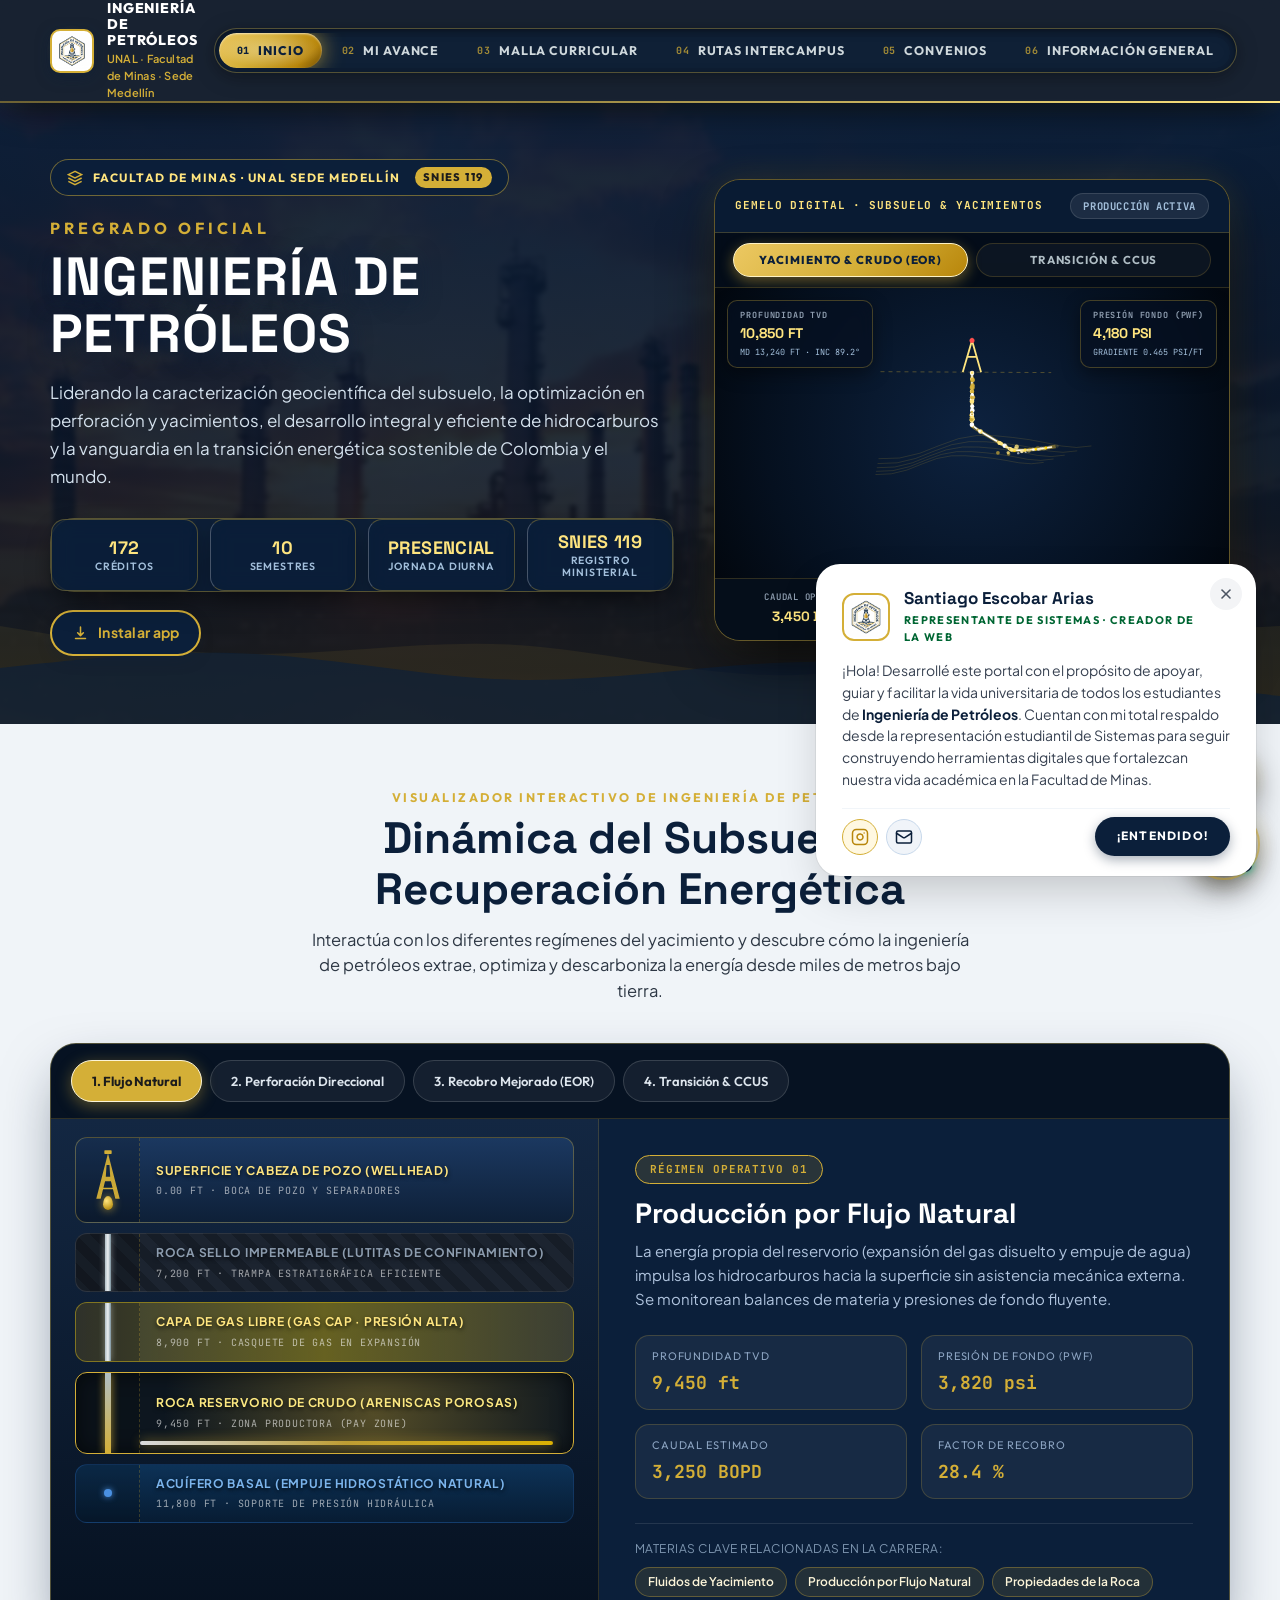
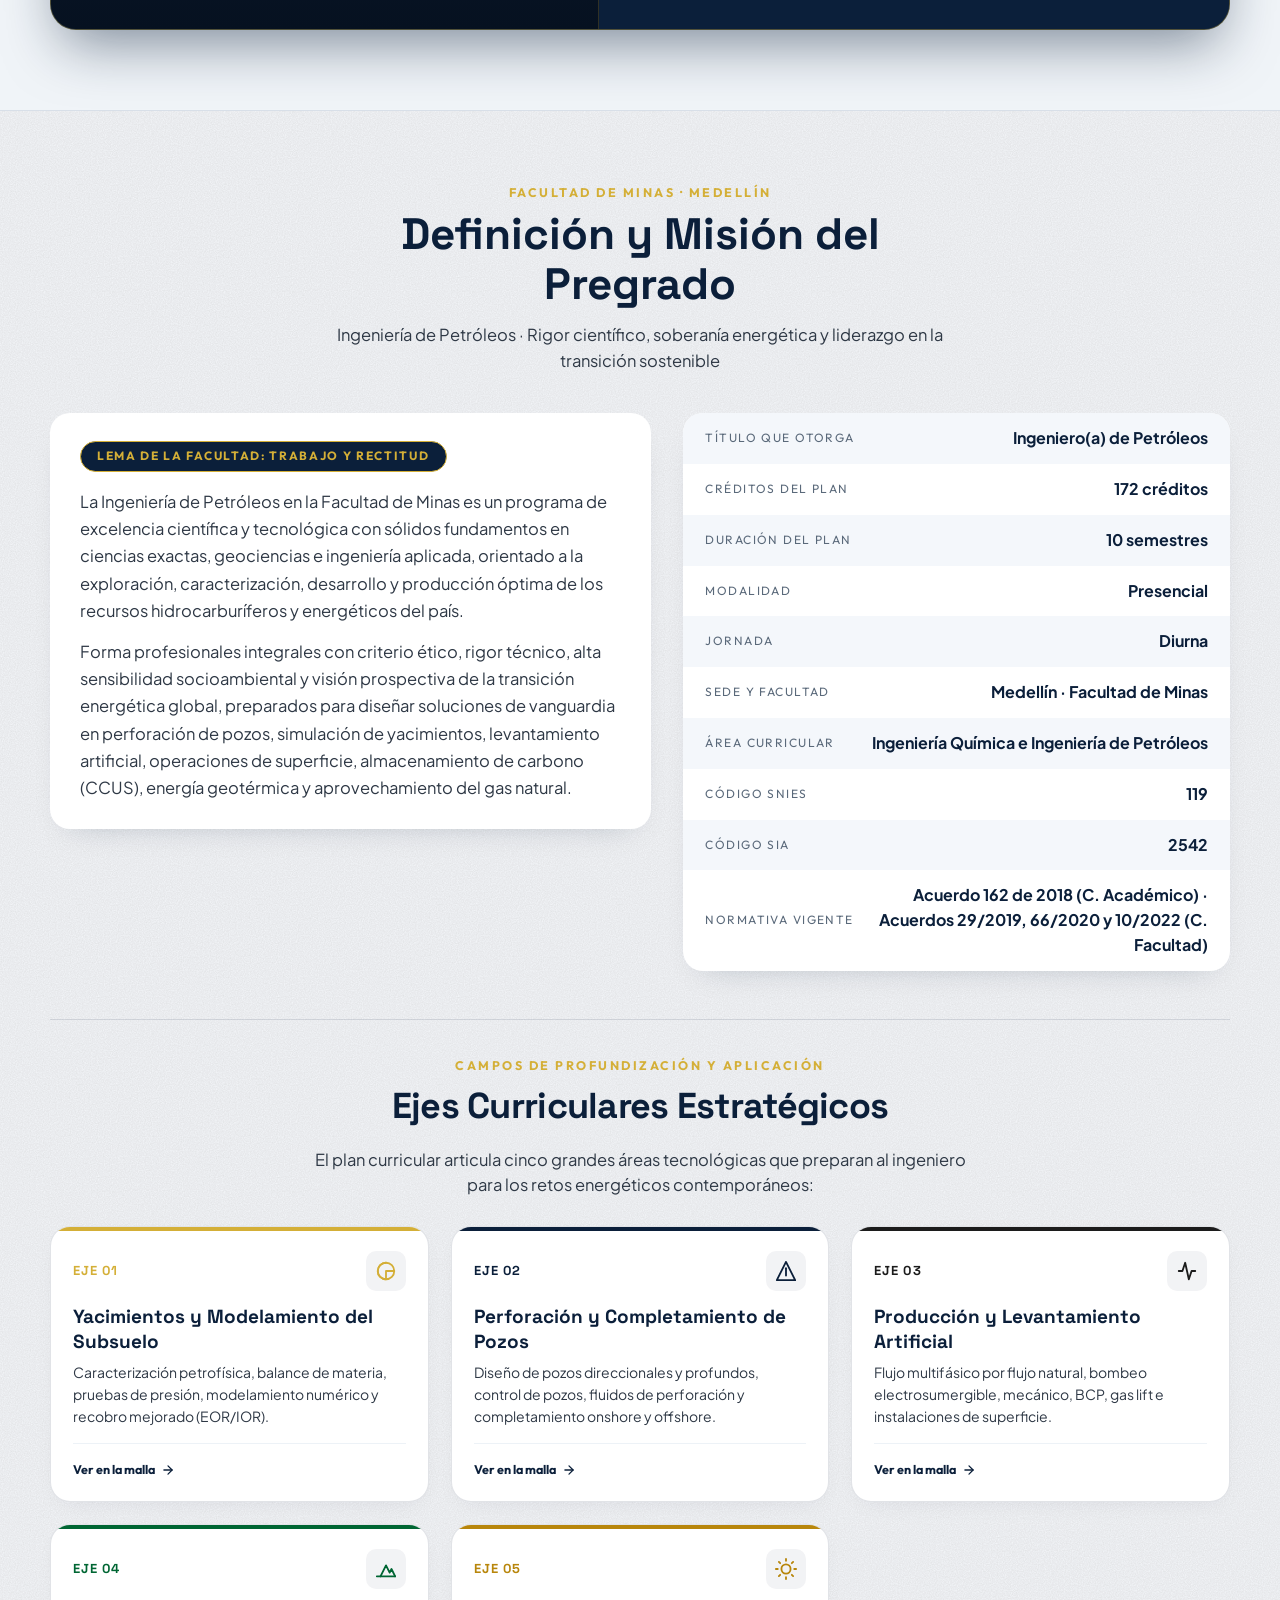
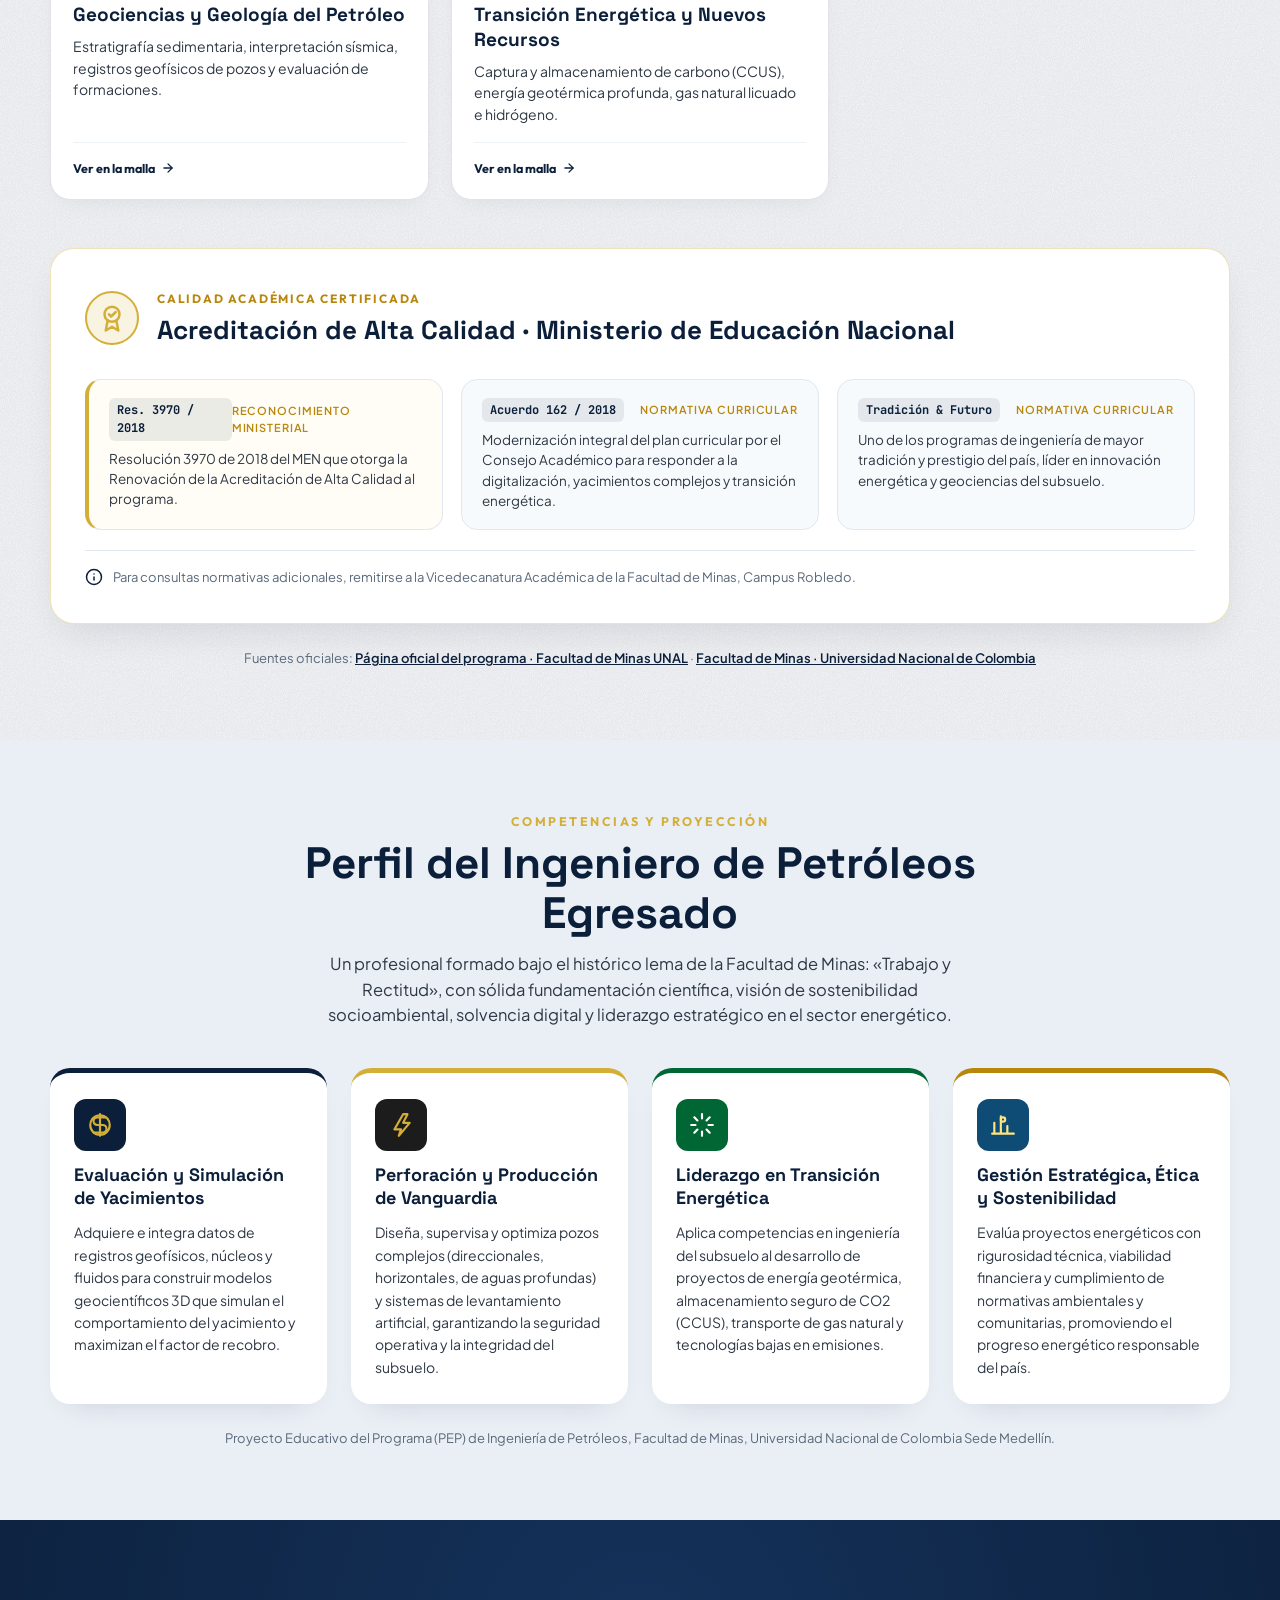
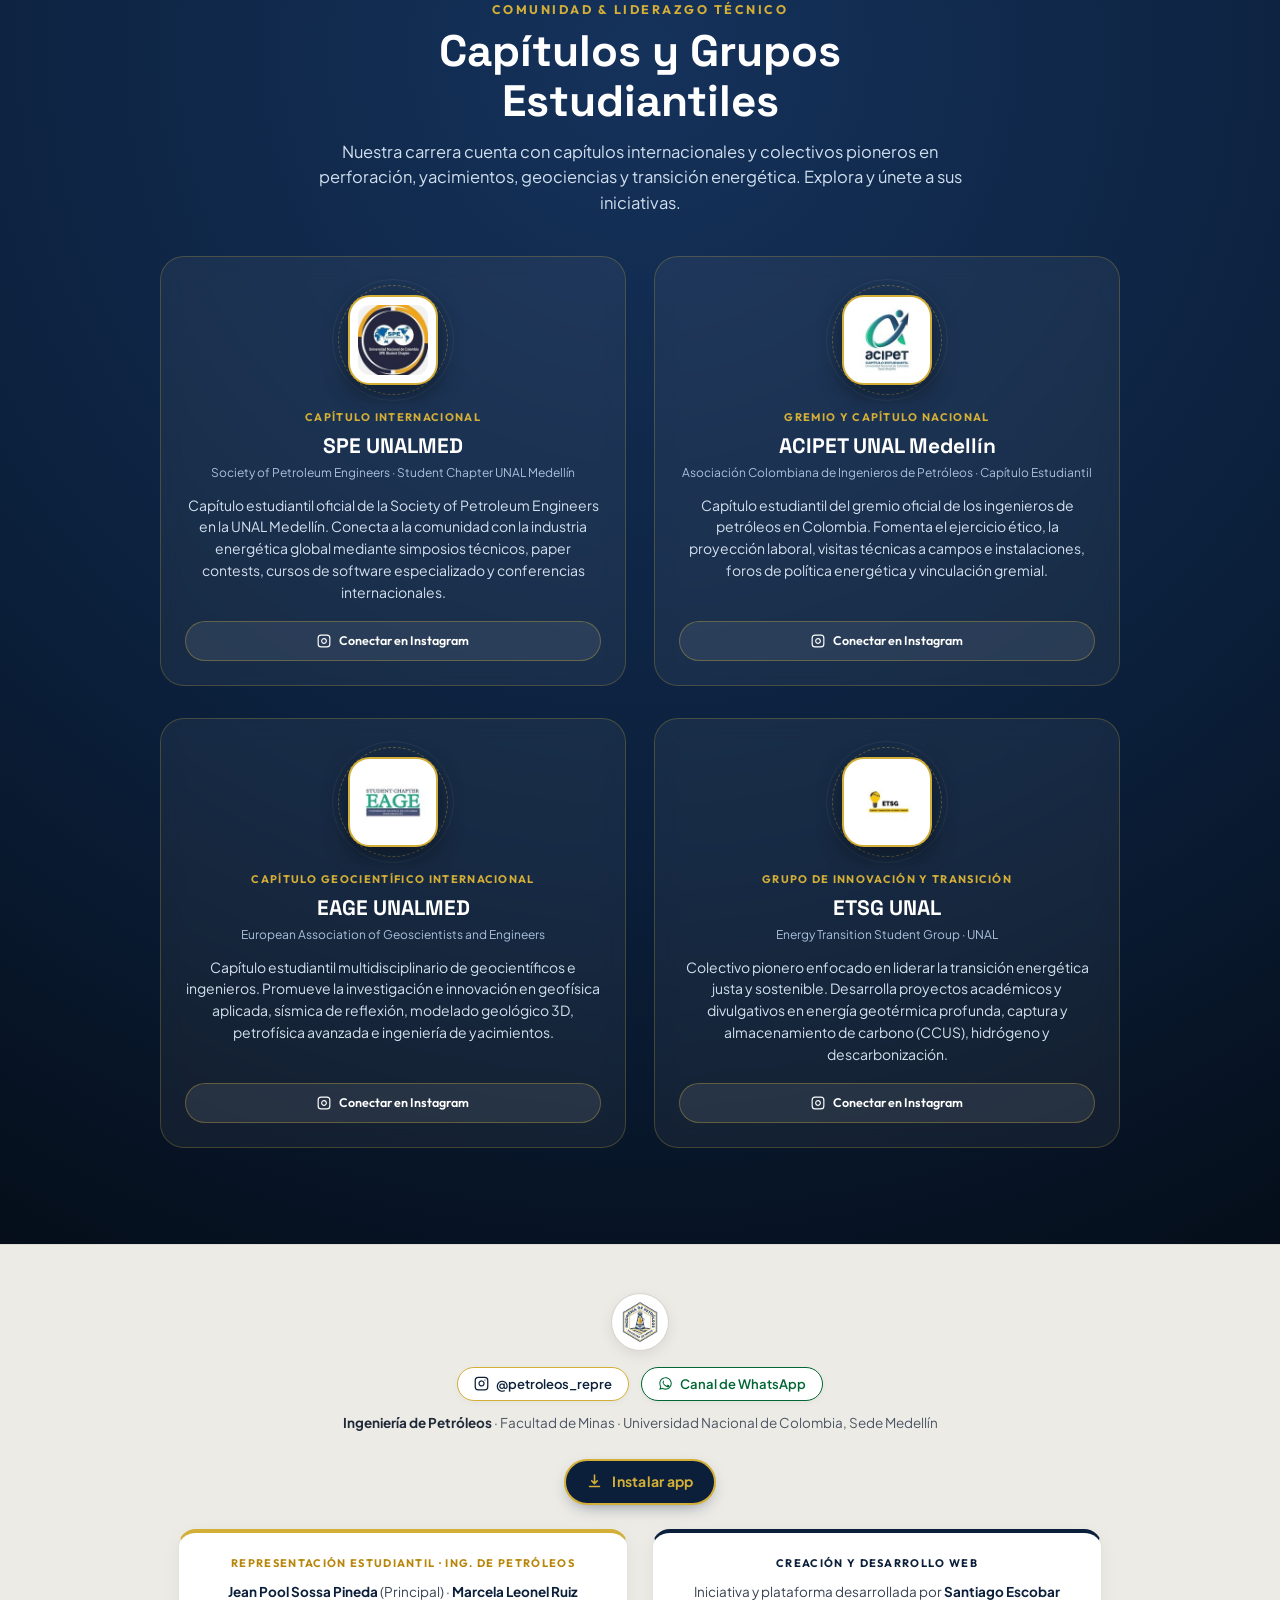
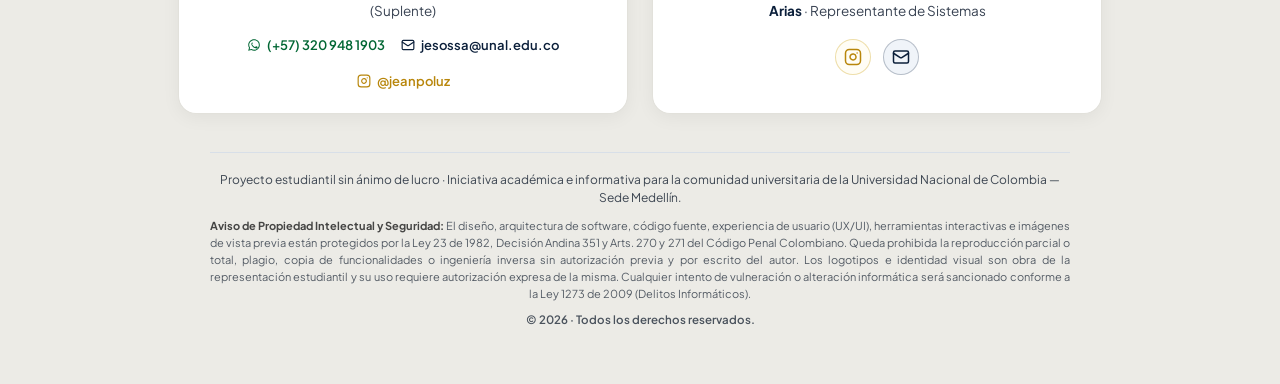
==== commit f4fae200: "boton de instalar" ====
--- a/index.html
+++ b/index.html
@@ -51,6 +51,11 @@
   <title>Ingeniería de Petróleos · UNAL Medellín</title>
   <meta name="description" content="Portal oficial de Ingeniería de Petróleos de la Facultad de Minas, Universidad Nacional de Colombia Sede Medellín: información del programa, malla curricular interactiva (172 créditos), capítulos estudiantiles (SPE, ACIPET, EAGE, ETSG), recursos de estudio y guía estudiantil.">
   <link rel="icon" type="image/png" href="img/logo-petroleos.png">
+  <link rel="manifest" href="manifest.webmanifest">
+  <meta name="theme-color" content="#0B1F3A">
+  <link rel="apple-touch-icon" href="img/app/apple-touch-icon.png">
+  <meta name="apple-mobile-web-app-capable" content="yes">
+  <meta name="apple-mobile-web-app-title" content="Petróleos UNAL">
   <link rel="preconnect" href="https://fonts.googleapis.com">
   <link rel="preconnect" href="https://fonts.gstatic.com" crossorigin>
   <link rel="stylesheet" href="https://fonts.googleapis.com/css2?family=Space+Grotesk:wght@500;600;700&family=Outfit:wght@400;500;600;700;800;900&family=Plus+Jakarta+Sans:ital,wght@0,400;0,500;0,600;0,700;0,800;1,400;1,600&family=JetBrains+Mono:wght@500;700&display=swap">
@@ -319,6 +324,7 @@
   <div id="pie"></div>
 
   <script src="js/comun.js"></script>
+  <script src="js/instalar.js"></script>
   <script src="js/inicio.js"></script>
 </body>
 </html>
--- a/css/base.css
+++ b/css/base.css
@@ -1415,3 +1415,36 @@
   margin: 0;
   opacity: 0.85;
 }
+
+/* =========================================================
+   Botón "Instalar app" y su ayuda
+   ========================================================= */
+.instalar-fila { display: flex; justify-content: center; margin-top: 14px; }
+.instalar-fila--portada { justify-content: flex-start; margin: 18px 0 4px; }
+.instalar-btn {
+  display: inline-flex; align-items: center; gap: 9px;
+  padding: 10px 20px; border: 2px solid var(--dorado-ambar); border-radius: 999px;
+  background: var(--azul-petroleo); color: var(--dorado-ambar);
+  font-family: var(--letra-texto); font-size: 14px; font-weight: 700; letter-spacing: .02em;
+  cursor: pointer; transition: background .15s, color .15s, transform .15s, box-shadow .15s;
+  box-shadow: 0 6px 18px -8px rgba(11, 31, 58, .6);
+}
+.instalar-btn svg { width: 17px; height: 17px; flex: none; }
+.instalar-btn:hover, .instalar-btn:focus-visible { background: var(--dorado-ambar); color: var(--azul-petroleo); transform: translateY(-1px); }
+.instalar-btn:focus-visible { outline: 3px solid var(--azul-petroleo); outline-offset: 3px; }
+
+.instalar-dialogo {
+  width: min(92vw, 420px); padding: 22px 24px; border: 2px solid var(--dorado-ambar); border-radius: 14px;
+  background: var(--azul-petroleo); color: #e8eef7;
+  box-shadow: 0 30px 80px -20px rgba(0, 0, 0, .7);
+}
+.instalar-dialogo::backdrop { background: rgba(5, 14, 28, .7); backdrop-filter: blur(3px); }
+.instalar-dialogo__etiqueta { margin: 0 0 6px; font-size: 12px; font-weight: 600; letter-spacing: .1em; text-transform: uppercase; color: var(--dorado-ambar); }
+.instalar-dialogo__titulo { margin: 0 0 12px; font-family: var(--letra-universidad); font-size: 22px; color: #fff; }
+.instalar-dialogo__pasos { margin: 0 0 16px; padding-left: 22px; display: grid; gap: 8px; font-size: 15px; line-height: 1.5; }
+.instalar-dialogo__pasos b { color: #fff; }
+.instalar-dialogo__cerrar {
+  width: 100%; padding: 11px; border: 2px solid var(--dorado-ambar); border-radius: 999px; background: transparent;
+  color: var(--dorado-ambar); font-family: var(--letra-texto); font-size: 14px; font-weight: 700; cursor: pointer;
+}
+.instalar-dialogo__cerrar:hover, .instalar-dialogo__cerrar:focus-visible { background: var(--dorado-ambar); color: var(--azul-petroleo); }
